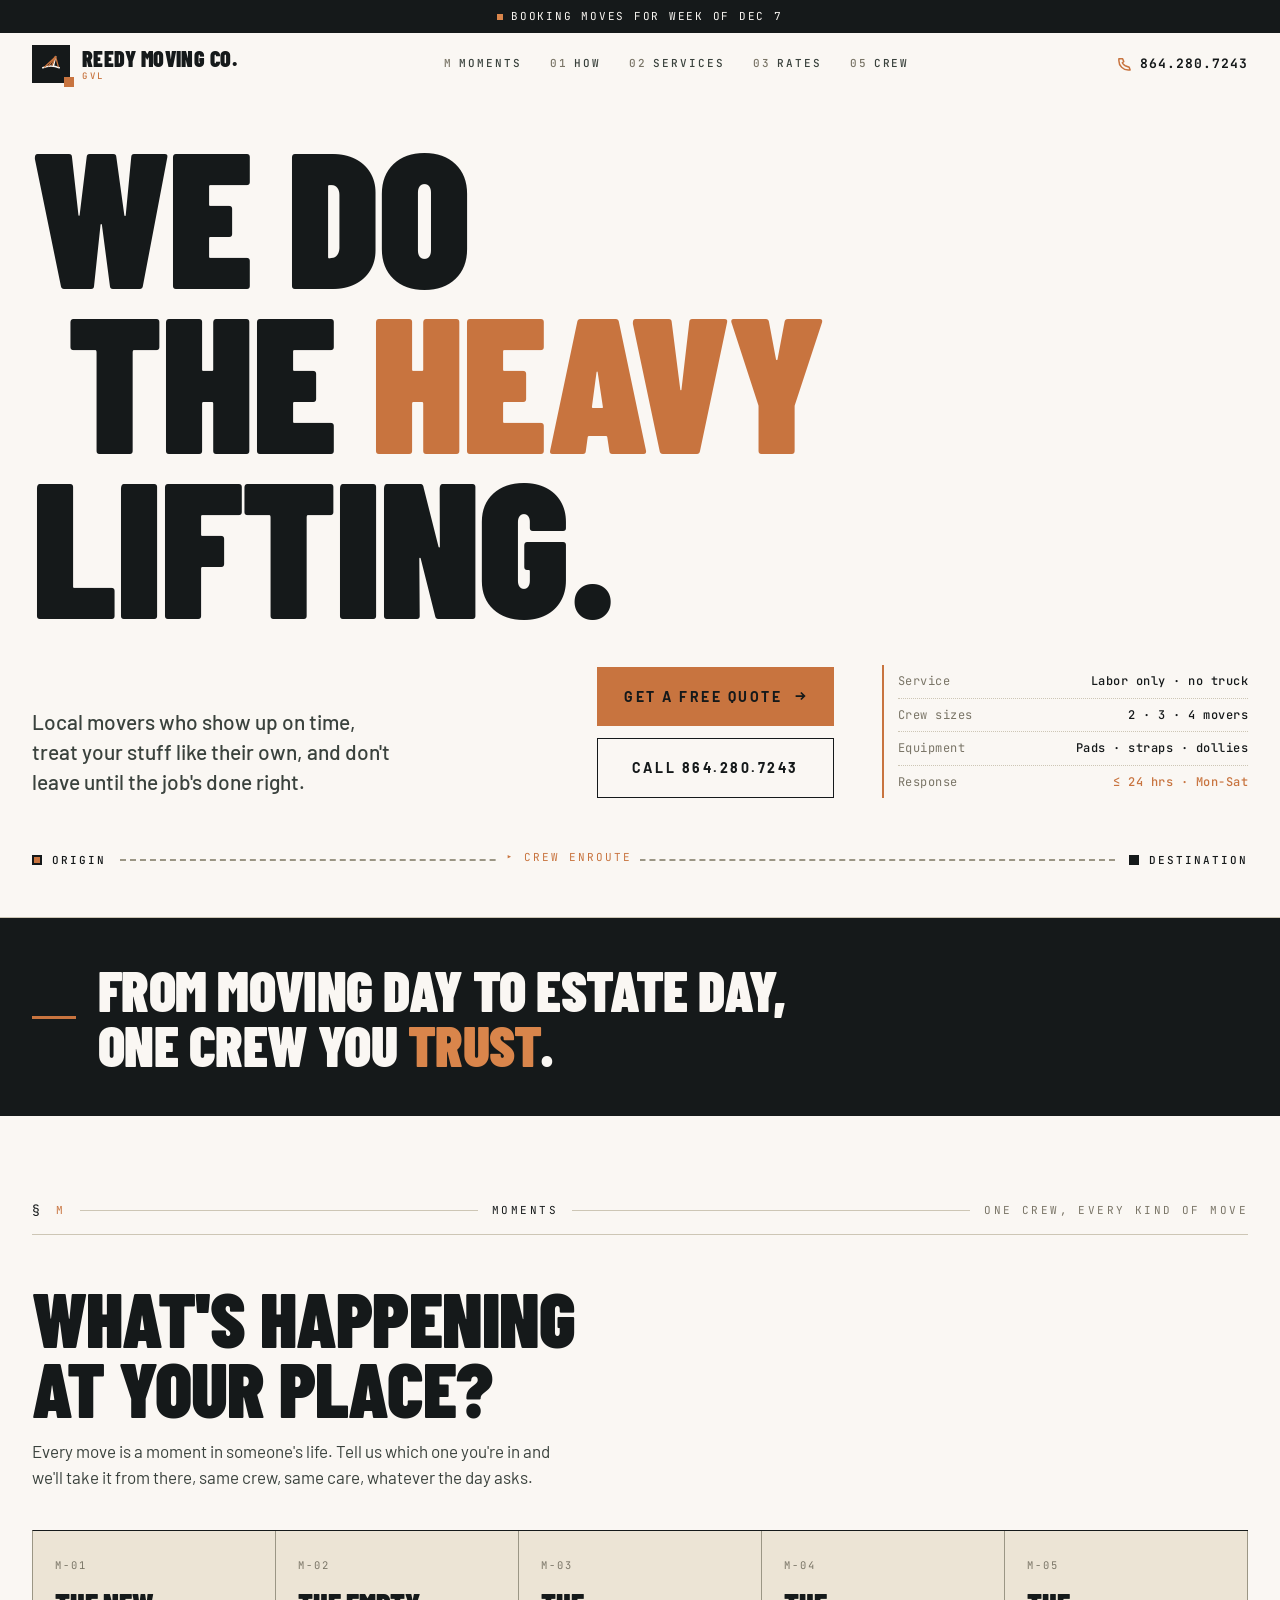
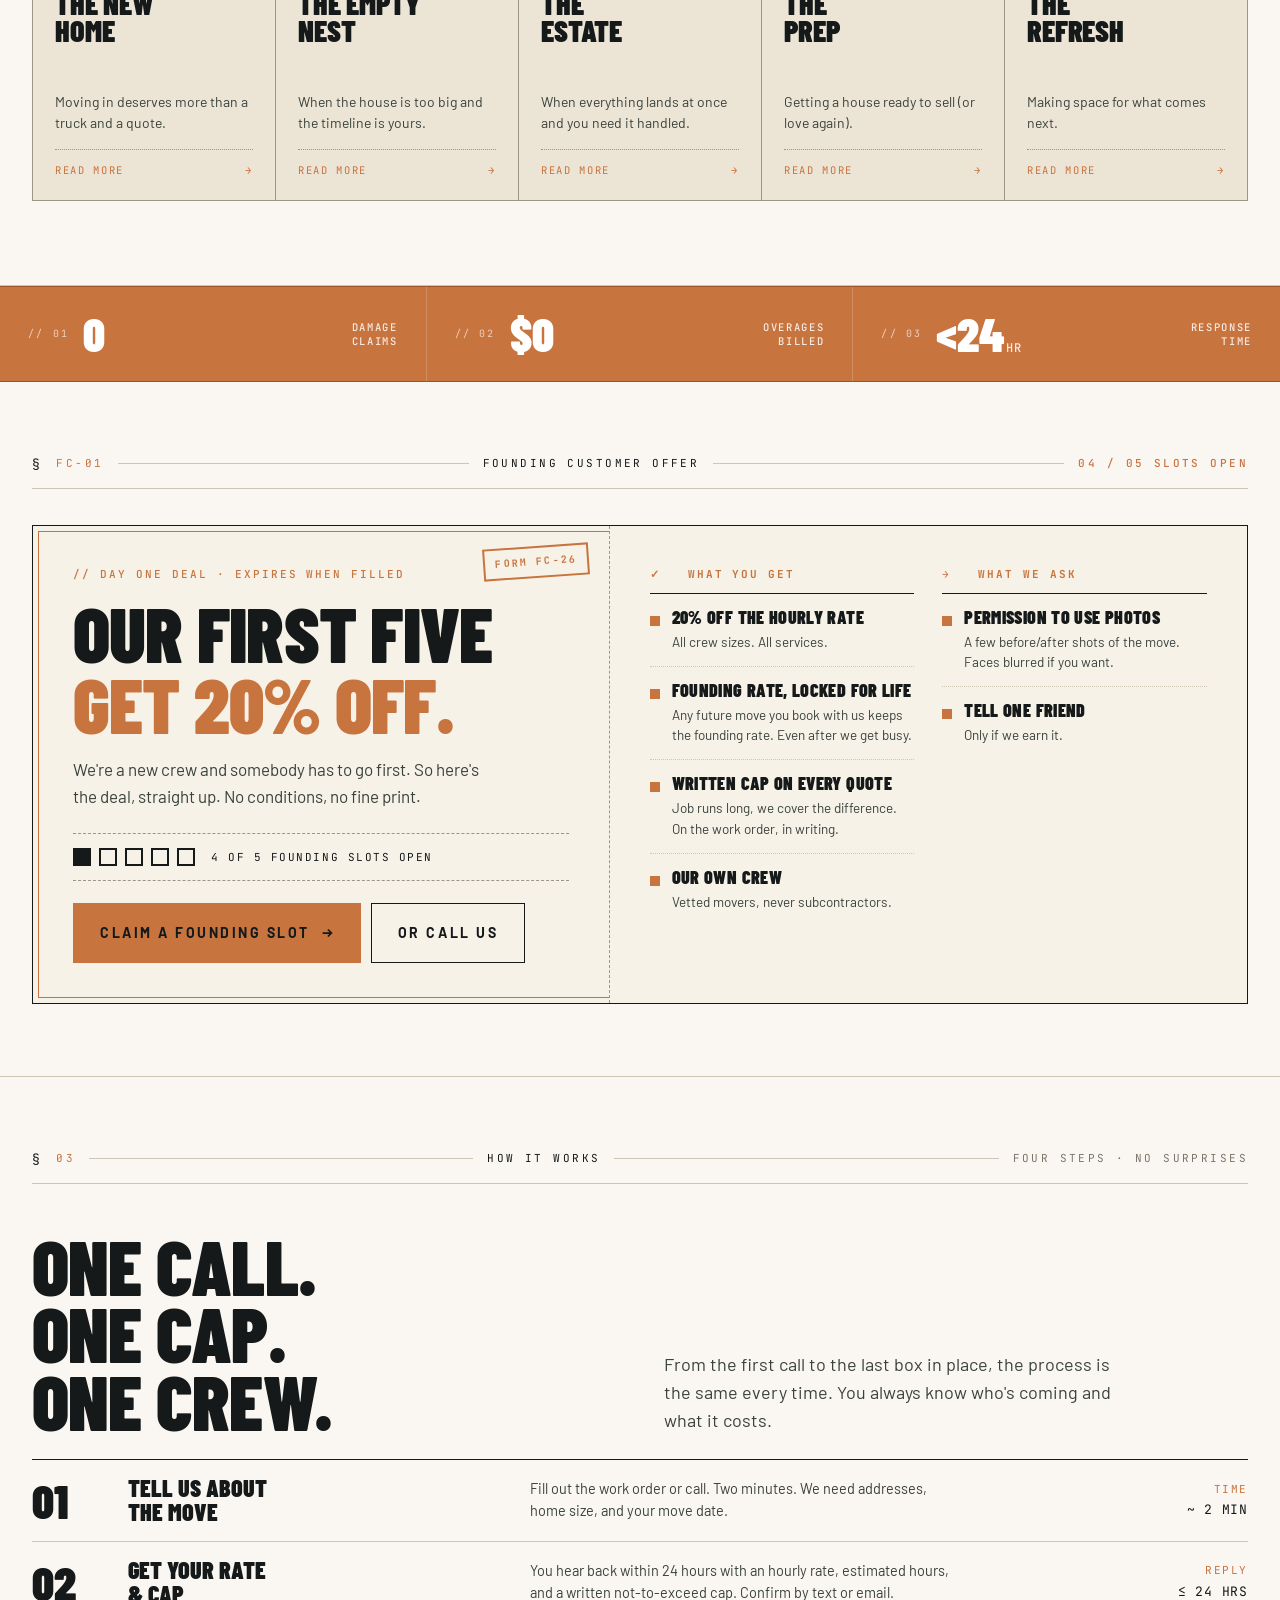
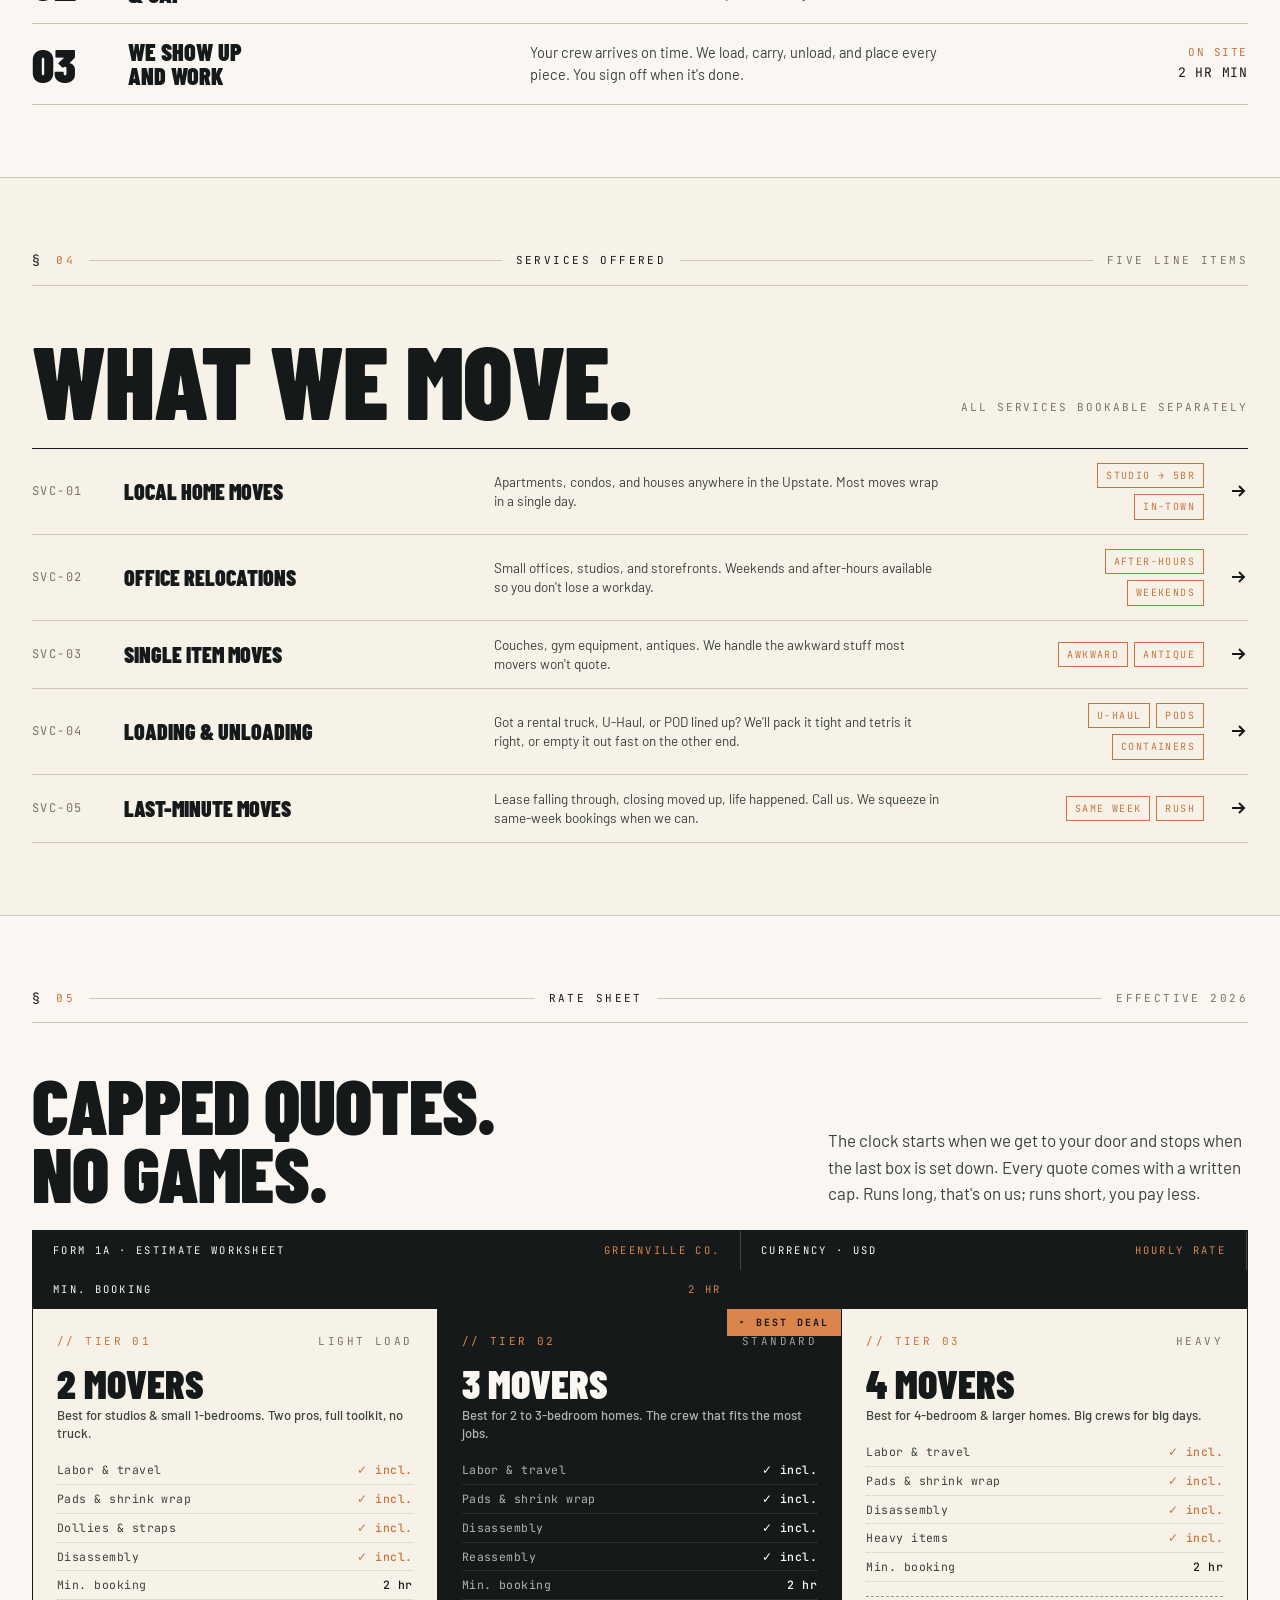
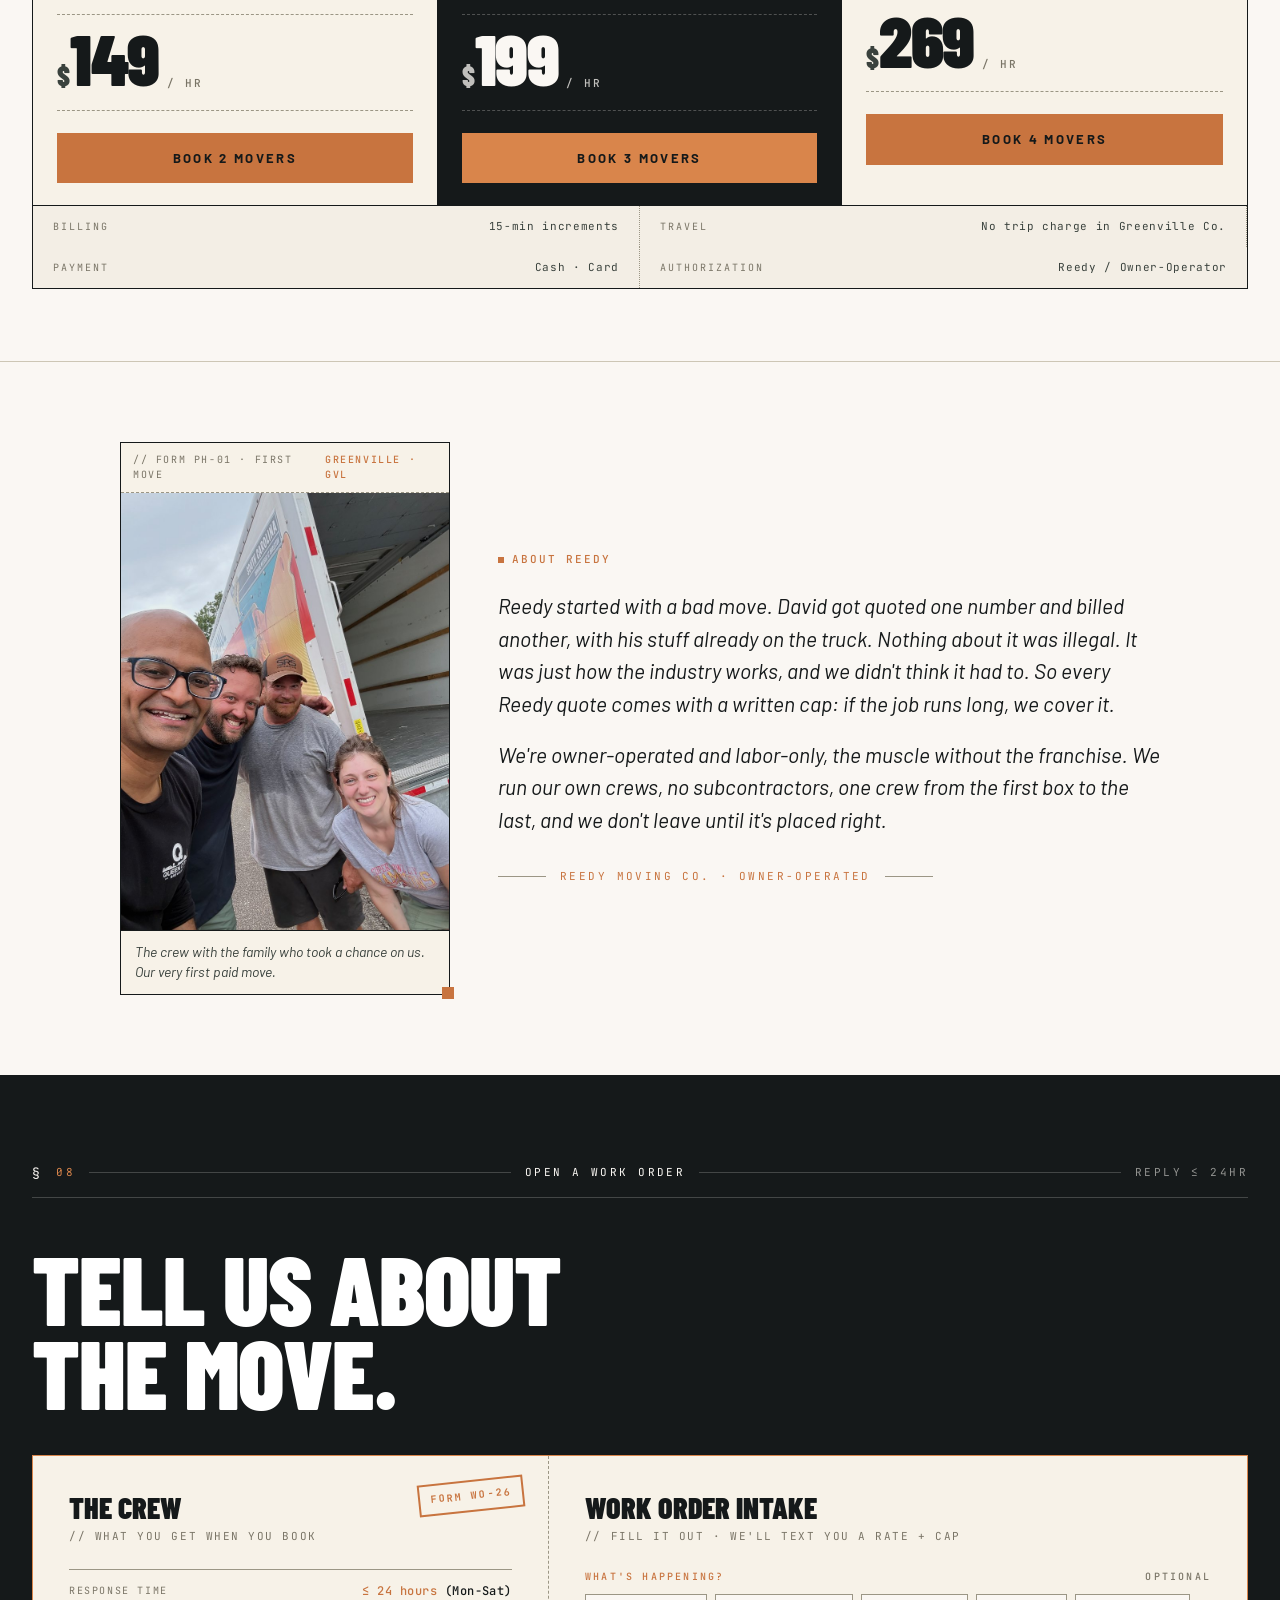
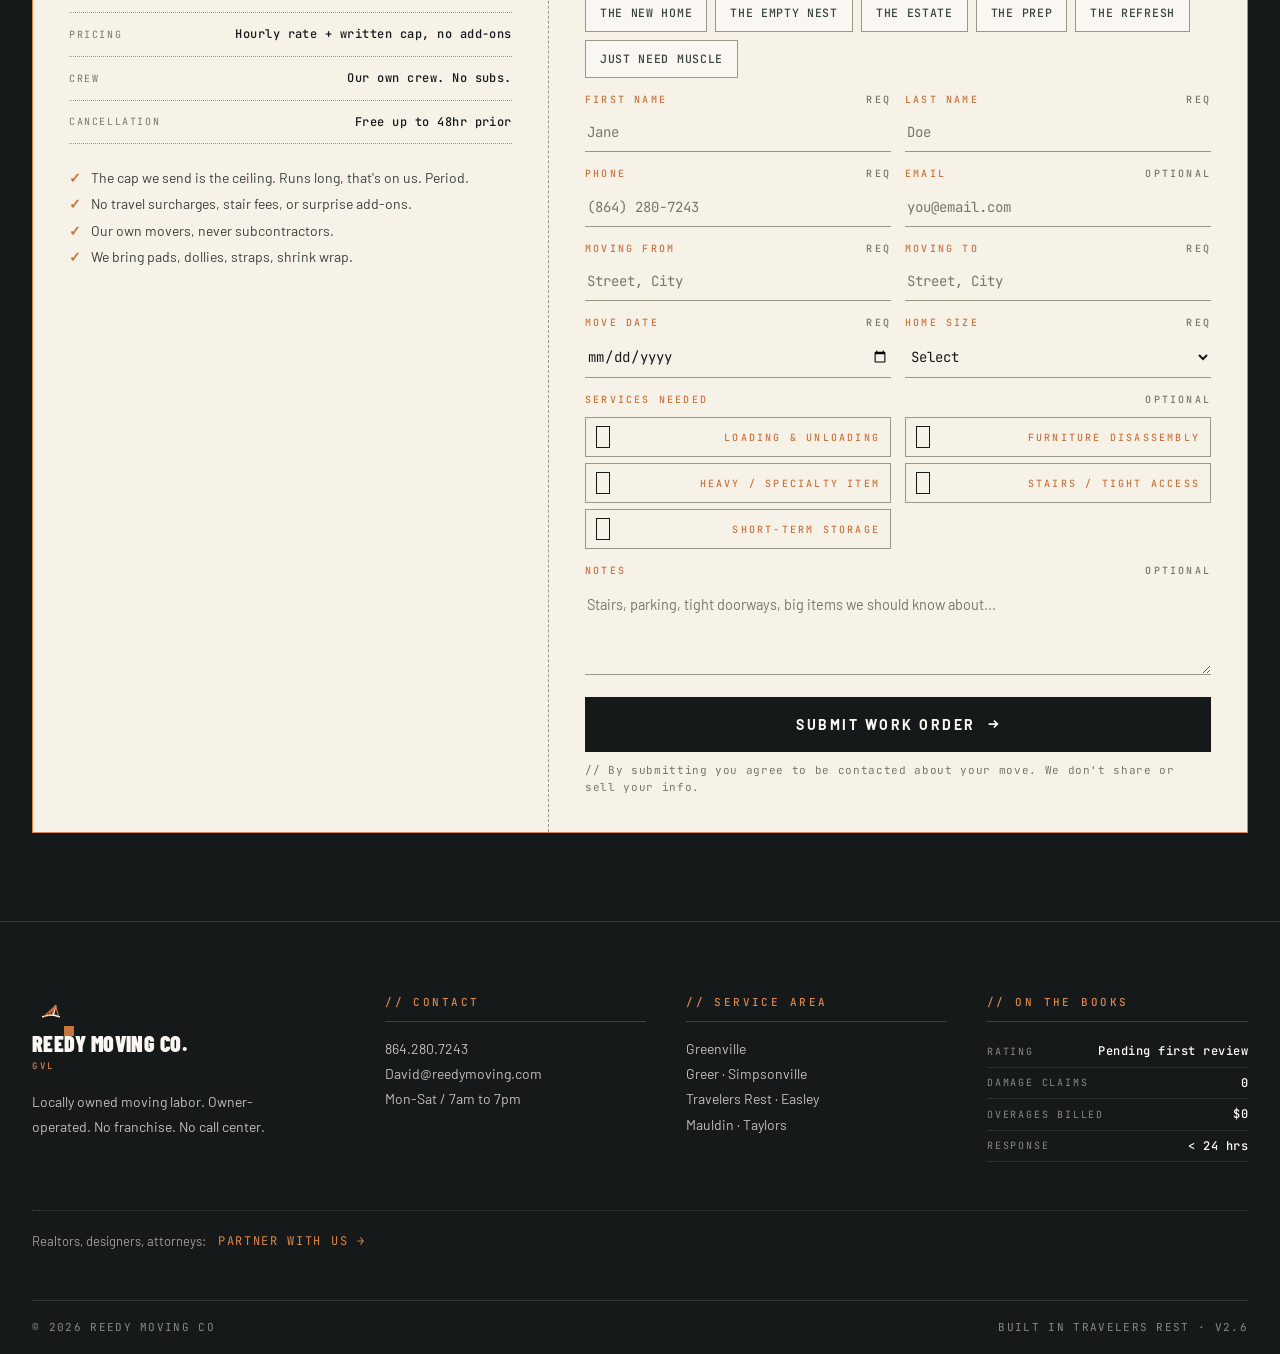
==== index.html @ 498acce5 "feat: moments architecture — multi-page site (homepage sections + 7 pages) Recreates the Claude Desi" ====
<!doctype html>
<html lang="en">
<head>
<meta charset="utf-8" />
<meta name="viewport" content="width=device-width, initial-scale=1" />
<title>Movers in Greenville, SC | Reedy Moving Co.</title>
<meta name="description" content="Local labor-only movers serving Greenville, Greer, Simpsonville &amp; Travelers Rest. Hourly rates with a written not-to-exceed cap, no truck needed: loading, unloading, packing. Free quote within 24 hours.">
<link rel="canonical" href="https://www.reedymoving.com/">
<meta name="robots" content="index, follow, max-image-preview:large, max-snippet:-1, max-video-preview:-1">

<!-- Open Graph (link previews + agent metadata) -->
<meta property="og:type" content="website">
<meta property="og:title" content="Movers in Greenville, SC | Reedy Moving Co.">
<meta property="og:description" content="Local labor-only movers in the Upstate. Hourly rates with a written cap, no surprises. Free quote in 24 hours.">
<meta property="og:url" content="https://www.reedymoving.com">
<meta property="og:image" content="https://www.reedymoving.com/og-image.png">

<!-- Twitter / X card -->
<meta name="twitter:card" content="summary_large_image">
<meta name="twitter:title" content="Movers in Greenville, SC | Reedy Moving Co.">
<meta name="twitter:description" content="Local labor-only movers in the Upstate. Hourly rates with a written cap, no surprises. Free quote in 24 hours.">
<meta name="twitter:image" content="https://www.reedymoving.com/og-image.png">

<script type="application/ld+json">
{
  "@context": "https://schema.org",
  "@type": "MovingCompany",
  "name": "Reedy Moving Co.",
  "url": "https://www.reedymoving.com",
  "image": "https://www.reedymoving.com/og-image.png",
  "telephone": "+1-864-280-7243",
  "email": "David@reedymoving.com",
  "priceRange": "$149–$269/hr",
  "foundingDate": "2026",
  "description": "Owner-operated, labor-only local movers serving the Greenville, SC Upstate. Loading, unloading, packing, and single-item moves at hourly rates with a written not-to-exceed cap.",
  "founder": [
    { "@type": "Person", "name": "Brayden" },
    { "@type": "Person", "name": "David" }
  ],
  "address": {
    "@type": "PostalAddress",
    "addressLocality": "Travelers Rest",
    "addressRegion": "SC",
    "addressCountry": "US"
  },
  "areaServed": [
    { "@type": "City", "name": "Greenville" },
    { "@type": "City", "name": "Greer" },
    { "@type": "City", "name": "Simpsonville" },
    { "@type": "City", "name": "Travelers Rest" },
    { "@type": "City", "name": "Easley" },
    { "@type": "City", "name": "Mauldin" },
    { "@type": "City", "name": "Taylors" }
  ],
  "openingHoursSpecification": {
    "@type": "OpeningHoursSpecification",
    "dayOfWeek": ["Monday","Tuesday","Wednesday","Thursday","Friday","Saturday"],
    "opens": "07:00",
    "closes": "19:00"
  },
  "hasOfferCatalog": {
    "@type": "OfferCatalog",
    "name": "Crew Tiers",
    "itemListElement": [
      {
        "@type": "Offer",
        "name": "2 Movers, Light Load",
        "description": "Best for studios & small 1-bedrooms. Labor only, no truck.",
        "priceCurrency": "USD",
        "price": "149",
        "priceSpecification": {
          "@type": "UnitPriceSpecification",
          "price": "149",
          "priceCurrency": "USD",
          "unitText": "per hour"
        }
      },
      {
        "@type": "Offer",
        "name": "3 Movers, Standard",
        "description": "Best for 2–3 bedroom homes. Most booked.",
        "priceCurrency": "USD",
        "price": "199",
        "priceSpecification": {
          "@type": "UnitPriceSpecification",
          "price": "199",
          "priceCurrency": "USD",
          "unitText": "per hour"
        }
      },
      {
        "@type": "Offer",
        "name": "4 Movers, Heavy",
        "description": "Best for 4-bedroom & larger homes, piano/heavy items.",
        "priceCurrency": "USD",
        "price": "269",
        "priceSpecification": {
          "@type": "UnitPriceSpecification",
          "price": "269",
          "priceCurrency": "USD",
          "unitText": "per hour"
        }
      }
    ]
  }
}
</script>
<link rel="icon" type="image/svg+xml" href="favicon.svg">
<link rel="icon" type="image/png" sizes="32x32" href="favicon-32.png">
<link rel="apple-touch-icon" href="apple-touch-icon.png">
<meta name="theme-color" content="#15191a">
<link rel="preconnect" href="https://fonts.googleapis.com">
<link rel="preconnect" href="https://fonts.gstatic.com" crossorigin>
<link href="https://fonts.googleapis.com/css2?family=Barlow+Condensed:wght@600;700;800;900&family=Barlow:ital,wght@0,400;0,500;0,600;0,700;1,400;1,500&family=JetBrains+Mono:wght@400;500;700&display=swap" rel="stylesheet">
<link rel="stylesheet" href="/moments.css">
<style>
  :root{
    --cream:#faf7f3;
    --cream-2:#f3eee5;
    --warm-gray:#e8e2d4;
    --paper:#f7f2e8;
    --ink:#15191600;
    --ink:#15191a;
    --ink-soft:#3a423d;
    --muted:#7a7567;
    --green:#c8743f;
    --green-hover:#d9854b;
    --green-deep:#9e542a;
    --line:#cdc6b5;
    --line-dark:#9b9685;
    --field:#ece4d5;
    --rust:#c8743f;
    --rust-hover:#d9854b;
    --rust-deep:#9e542a;
  }
  *{box-sizing:border-box;margin:0;padding:0}
  html,body{background:var(--cream);color:var(--ink);font-family:'Barlow',system-ui,sans-serif;font-weight:400;line-height:1.55;-webkit-font-smoothing:antialiased;text-rendering:optimizeLegibility}
  a{color:inherit;text-decoration:none}
  button{font-family:inherit;cursor:pointer;border:0;background:none;color:inherit}
  input,select,textarea{font-family:inherit;font-size:16px;color:inherit}
  svg{display:block}

  /* ---------- Type utilities ---------- */
  .mono{font-family:'JetBrains Mono',ui-monospace,monospace;font-feature-settings:"tnum" 1, "zero" 1}
  .display{font-family:'Barlow Condensed',sans-serif;font-weight:900;text-transform:uppercase;line-height:.88;letter-spacing:-.01em}
  .h-sec{font-family:'Barlow Condensed',sans-serif;font-weight:900;text-transform:uppercase;line-height:.92}
  .stamp{display:inline-flex;align-items:center;gap:8px;font-family:'JetBrains Mono',ui-monospace,monospace;font-weight:500;font-size:11px;letter-spacing:.18em;text-transform:uppercase;color:var(--green)}
  .stamp::before{content:"";width:6px;height:6px;background:var(--green);border-radius:0}

  /* ---------- Page chrome ---------- */
  .wrap{max-width:1320px;margin:0 auto;padding:0 32px;position:relative}

  /* Top tape strip / fixed nav */
  .topbar{position:fixed;top:0;left:0;right:0;z-index:60;background:var(--ink);color:var(--cream);font-family:'JetBrains Mono',monospace;font-size:11px;letter-spacing:.16em;text-transform:uppercase}
  .topbar-inner{max-width:1320px;margin:0 auto;padding:8px 32px;display:flex;justify-content:center;gap:24px;align-items:center}
  #bookingBanner{white-space:nowrap}
  .topbar .pulse{display:inline-flex;align-items:center;gap:8px}
  .pulse::before{content:"";width:6px;height:6px;background:var(--green-hover);animation:blink 1.8s infinite}
  @keyframes blink{0%,60%{opacity:1}80%,100%{opacity:.25}}

  .nav{position:fixed;top:31px;left:0;right:0;z-index:55;background:rgba(250,247,243,.94);backdrop-filter:saturate(140%) blur(8px);border-bottom:1px solid transparent;transition:border-color .2s}
  .nav.scrolled{border-bottom-color:var(--line)}
  .nav-inner{max-width:1320px;margin:0 auto;padding:14px 32px;display:flex;align-items:center;justify-content:space-between;gap:24px}
  .logo{display:flex;align-items:center;gap:12px}
  .logo-mark{width:38px;height:38px;background:var(--ink);display:grid;place-items:center;position:relative}
  .logo-mark svg{width:22px;height:22px}
  .logo-mark::after{content:"";position:absolute;inset:auto -4px -4px auto;width:10px;height:10px;background:var(--green)}
  .logo-word{font-family:'Barlow Condensed',sans-serif;font-weight:900;font-size:22px;text-transform:uppercase;letter-spacing:.02em;line-height:1}
  .logo-word small{display:block;font-family:'JetBrains Mono',monospace;font-weight:500;font-size:9px;letter-spacing:.28em;color:var(--green);margin-top:3px}

  .nav-links{display:flex;gap:28px;align-items:center}
  .nav-links a{font-family:'JetBrains Mono',monospace;font-weight:500;font-size:11px;letter-spacing:.18em;text-transform:uppercase;color:var(--ink-soft)}
  .nav-links a:hover{color:var(--green)}
  .nav-links a span{color:var(--muted);margin-right:6px}
  .nav-phone{display:inline-flex;align-items:center;gap:8px;font-family:'JetBrains Mono',monospace;font-weight:700;font-size:13px;letter-spacing:.08em;color:var(--ink);white-space:nowrap}
  .nav-phone svg{width:15px;height:15px;flex:0 0 auto;color:var(--green)}
  .nav-phone:hover{color:var(--green)}

  .btn{display:inline-flex;align-items:center;justify-content:center;gap:10px;padding:14px 22px;font-family:'Barlow',sans-serif;font-weight:700;font-size:13px;letter-spacing:.18em;text-transform:uppercase;border:1px solid transparent;transition:background .15s, color .15s, border-color .15s, transform .05s;position:relative}
  .btn:active{transform:translateY(1px)}
  .btn-primary{background:var(--green);color:var(--ink)}
  .btn-primary:hover{background:var(--green-hover)}
  .btn-ink{background:var(--ink);color:var(--cream)}
  .btn-ink:hover{background:var(--green);color:var(--ink)}
  .btn-ghost{background:transparent;color:var(--ink);border-color:var(--ink)}
  .btn-ghost:hover{background:var(--ink);color:var(--cream)}
  .btn-lg{padding:18px 26px;font-size:14px}
  .btn-block{width:100%}
  .btn .arrow{width:14px;height:14px}

  /* Section marker - § 01 / HERO */
  .sect-marker{display:flex;align-items:center;gap:14px;font-family:'JetBrains Mono',monospace;font-size:11px;letter-spacing:.22em;text-transform:uppercase;color:var(--green);padding-bottom:14px;border-bottom:1px solid var(--line);margin-bottom:48px}
  .sect-marker .glyph{font-size:13px;color:var(--ink)}
  .sect-marker .name{color:var(--ink)}
  .sect-marker .spacer{flex:1;height:1px;background:var(--line)}
  .sect-marker .right{color:var(--muted)}

  /* ---------- HERO ---------- */
  .hero{padding-top:130px;padding-bottom:48px;position:relative;overflow:hidden;border-bottom:1px solid var(--line)}
  .hero .wrap{position:relative;z-index:2}
  .hero-top{display:grid;grid-template-columns:1fr 1fr 1fr 1fr;gap:24px;font-family:'JetBrains Mono',monospace;font-size:11px;letter-spacing:.18em;text-transform:uppercase;border-bottom:1px solid var(--line);padding-bottom:14px;margin-bottom:36px}
  .hero-top .cell{display:flex;flex-direction:column;gap:4px}
  .hero-top .k{color:var(--muted)}
  .hero-top .v{color:var(--ink);font-weight:500}
  .hero-headline{position:relative}
  .hero-headline h1{font-size:clamp(76px,15vw,260px);line-height:.86}
  .hero-headline h1 .accent{color:var(--green)}
  .hero-headline h1 .row{display:block;white-space:nowrap}
  .hero-headline h1 .row.shift{margin-left:.18em}
  /* Layered "specs" overlay over the headline */
  .hero-bottom{display:grid;grid-template-columns:1.2fr .55fr .85fr;gap:48px;align-items:end;margin-top:40px}
  .hero-bottom .sub{font-size:21px;line-height:1.45;color:var(--ink-soft);max-width:30ch;font-weight:500}
  .hero-bottom .ctas{display:flex;flex-direction:column;gap:12px}
  .hero-bottom .spec{font-family:'JetBrains Mono',monospace;font-size:12px;line-height:1.7;color:var(--ink-soft);letter-spacing:.04em;border-left:2px solid var(--green);padding-left:14px}
  .hero-bottom .spec .line{display:flex;justify-content:space-between;gap:16px;border-bottom:1px dotted var(--line);padding:6px 0}
  .hero-bottom .spec .line:last-child{border-bottom:0}
  .hero-bottom .spec .k{color:var(--muted)}
  .hero-bottom .spec .v{color:var(--ink);font-weight:500}

  /* Route line graphic */
  .route{display:flex;align-items:center;gap:14px;padding:18px 0 0;margin-top:36px;font-family:'JetBrains Mono',monospace;font-size:11px;letter-spacing:.18em;text-transform:uppercase;color:var(--muted)}
  .route .node{display:flex;align-items:center;gap:10px;color:var(--ink);font-weight:500}
  .route .node::before{content:"";width:10px;height:10px;background:var(--green);border:2px solid var(--ink);box-sizing:border-box}
  .route .node.end::before{background:var(--ink)}
  .route .line{flex:1;height:0;border-top:2px dashed var(--line-dark);position:relative}
  .route .truck{position:absolute;top:-12px;left:38%;background:var(--cream);padding:0 8px;color:var(--green)}
  .route .ticks{flex:1;display:flex;justify-content:space-between;color:var(--muted)}
  .route .ticks span{position:relative}

  /* ---------- STATS (slim) ---------- */
  .stats{background:var(--green);color:#fff;border-top:1px solid var(--green-deep);border-bottom:1px solid var(--green-deep)}
  .stats-foot{font-family:'JetBrains Mono',monospace;font-size:11px;letter-spacing:.14em;color:rgba(255,255,255,.78);padding:10px 28px;border-top:1px dotted rgba(255,255,255,.25);display:flex;flex-wrap:wrap;justify-content:space-between;gap:6px 18px;align-items:center;line-height:1.55}
  .stats-foot:empty{display:none}
  .stats-foot .ast{color:#fff;flex:1 1 auto;min-width:0;white-space:normal}
  .stat .num.you{color:#fff}
  .stat .lab.small{font-size:10.5px;letter-spacing:.16em;max-width:18ch}
  .stat .lab.tight{line-height:1.35}
  .stat.you{background:rgba(0,0,0,.15)}
  .stat .num .sm{font-size:32px;letter-spacing:0;font-family:'JetBrains Mono',monospace;font-weight:700}
  .stat .num .arrow{font-family:'JetBrains Mono',monospace;font-size:22px;font-weight:700;color:rgba(255,255,255,.7);margin-left:8px}

  /* ---------- FOUNDING OFFER (Day One mode) ---------- */
  .founding-offer{display:none;padding:72px 0;background:var(--cream);border-bottom:1px solid var(--line);position:relative}
  body[data-trust="dayone"] .founding-offer{display:block}
  .fo-marker{margin-bottom:36px}
  .fo-marker .right{color:var(--green);font-weight:500}
  .fo-card{display:grid;grid-template-columns:.95fr 1.05fr;gap:0;background:var(--paper);border:1px solid var(--ink);position:relative}
  .fo-card::before{content:"";position:absolute;inset:5px;border:1px solid var(--green);pointer-events:none}
  .fo-left{padding:40px;border-right:1px dashed var(--line-dark);position:relative;z-index:1}
  .fo-stamp{position:absolute;top:20px;right:20px;border:2px solid var(--green);color:var(--green);font-family:'JetBrains Mono',monospace;font-weight:700;font-size:10px;letter-spacing:.22em;text-transform:uppercase;padding:6px 10px;transform:rotate(-4deg);background:var(--paper);z-index:2}
  .fo-eye{font-family:'JetBrains Mono',monospace;font-weight:500;font-size:11px;letter-spacing:.18em;text-transform:uppercase;color:var(--green);margin-bottom:14px}
  .fo-h{font-size:clamp(48px,6vw,84px);line-height:.92;margin-bottom:18px}
  .fo-h .accent{color:var(--green)}
  .fo-blurb{font-size:17px;line-height:1.55;color:var(--ink-soft);max-width:42ch;margin-bottom:24px}
  .fo-counter{display:flex;align-items:center;gap:8px;padding:14px 0;border-top:1px dashed var(--line-dark);border-bottom:1px dashed var(--line-dark);margin-bottom:22px;flex-wrap:wrap}
  .fo-dot{width:18px;height:18px;border:2px solid var(--ink);box-sizing:border-box;flex:0 0 auto}
  .fo-dot.open{background:var(--paper)}
  .fo-dot.filled{background:var(--ink)}
  .fo-counter-lab{font-family:'JetBrains Mono',monospace;font-size:11px;letter-spacing:.14em;text-transform:uppercase;color:var(--ink);margin-left:8px}
  .fo-cta{display:flex;flex-wrap:wrap;gap:10px}
  .fo-right{padding:40px;background:var(--paper);position:relative;z-index:1}
  .fo-cols{display:grid;grid-template-columns:1fr 1fr;gap:28px}
  .fo-col-h{font-family:'JetBrains Mono',monospace;font-weight:700;font-size:11px;letter-spacing:.18em;text-transform:uppercase;color:var(--green);padding-bottom:10px;border-bottom:1px solid var(--ink);margin-bottom:14px}
  .fo-list{list-style:none;display:flex;flex-direction:column;gap:14px}
  .fo-list li{display:flex;flex-direction:column;gap:4px;padding-bottom:14px;border-bottom:1px dotted var(--line);position:relative;padding-left:22px}
  .fo-list li:last-child{border-bottom:0;padding-bottom:0}
  .fo-list li::before{content:"";position:absolute;left:0;top:8px;width:10px;height:10px;background:var(--green)}
  .fo-list li b{font-family:'Barlow Condensed',sans-serif;font-weight:900;text-transform:uppercase;font-size:18px;letter-spacing:.02em;line-height:1.1;color:var(--ink)}
  .fo-list li span{font-size:13.5px;line-height:1.5;color:var(--ink-soft)}
  .fo-list li em{font-style:italic;color:var(--green);font-weight:600}
  @media (max-width: 1000px){
    .fo-card{grid-template-columns:1fr}
    .fo-left{border-right:0;border-bottom:1px dashed var(--line-dark)}
    .fo-cols{grid-template-columns:1fr;gap:18px}
  }
  .stats-inner{display:grid;grid-template-columns:repeat(3,1fr)}
  .stat{padding:24px 28px;border-right:1px solid rgba(255,255,255,.18);display:flex;align-items:baseline;gap:14px;position:relative}
  .stat:last-child{border-right:0}
  .stat .idx{font-family:'JetBrains Mono',monospace;font-size:10px;letter-spacing:.22em;color:rgba(255,255,255,.65);text-transform:uppercase;align-self:center;flex:0 0 auto}
  .stat .num{font-family:'Barlow Condensed',sans-serif;font-weight:900;font-size:48px;line-height:.95;text-transform:uppercase;display:flex;align-items:baseline;gap:2px}
  .stat .num sub{font-family:'JetBrains Mono',monospace;font-weight:500;font-size:12px;letter-spacing:.06em;color:rgba(255,255,255,.85);position:static;line-height:1}
  .stat .lab{font-family:'JetBrains Mono',monospace;font-weight:500;text-transform:uppercase;letter-spacing:.18em;font-size:11px;color:rgba(255,255,255,.85);align-self:center;margin-left:auto;text-align:right}

  /* ---------- HOW (Work Order) ---------- */
  .how{padding:72px 0;background:var(--cream)}
  .how-head{display:grid;grid-template-columns:1fr 1fr;gap:48px;align-items:end;margin-bottom:24px}
  .how-head h2{font-size:clamp(48px,6vw,88px)}
  .how-rows{border-top:1px solid var(--ink)}
  .how-row{display:grid;grid-template-columns:72px 1fr 1.6fr 90px;gap:24px;border-bottom:1px solid var(--line);padding:16px 0;align-items:center;transition:background .2s,color .2s,padding-left .2s}
  .how-row:hover{background:var(--ink);color:var(--cream);padding-left:24px}
  .how-row:hover .how-time{color:var(--green-hover)}
  .how-row:hover p{color:rgba(250,247,243,.78)}
  .how-row .step-n{font-family:'Barlow Condensed',sans-serif;font-weight:900;font-size:48px;line-height:.85}
  .how-row h3{font-family:'Barlow Condensed',sans-serif;font-weight:900;font-size:24px;text-transform:uppercase;line-height:1.02}
  .how-row p{font-size:14.5px;line-height:1.5;color:var(--ink-soft);max-width:54ch}
  .how-time{font-family:'JetBrains Mono',monospace;font-size:11px;letter-spacing:.14em;text-transform:uppercase;color:var(--green);align-self:center;text-align:right}
  .how-time .v{display:block;color:var(--ink);font-size:13px;letter-spacing:.04em;margin-top:2px}
  .how-time .v{color:var(--ink);font-size:13px;letter-spacing:.06em}
  .how-row:hover .how-time .v{color:#fff}

  /* ---------- SERVICES (line items) ---------- */
  .services{padding:72px 0;background:var(--paper);border-top:1px solid var(--line);border-bottom:1px solid var(--line);position:relative}
  .svc-head{display:flex;justify-content:space-between;align-items:end;margin-bottom:24px;gap:32px}
  .svc-head h2{font-size:clamp(64px,8vw,128px)}
  .svc-list{border-top:1px solid var(--ink)}
  .svc-item{display:grid;grid-template-columns:72px 1.1fr 1.6fr 180px 24px;gap:20px;align-items:center;padding:14px 0;border-bottom:1px solid var(--line);transition:padding-left .2s,background .2s;cursor:default}
  .svc-item:hover{background:var(--cream);padding-left:18px}
  .svc-item:hover .svc-arrow{transform:translateX(4px);color:var(--green)}
  .svc-code{font-family:'JetBrains Mono',monospace;font-size:12px;letter-spacing:.12em;color:var(--muted)}
  .svc-name{font-family:'Barlow Condensed',sans-serif;font-weight:900;font-size:22px;text-transform:uppercase;line-height:1.05}
  .svc-desc{font-size:13.5px;line-height:1.45;color:var(--ink-soft);max-width:56ch}
  .svc-tags{display:flex;flex-wrap:wrap;gap:6px;justify-content:flex-end}
  .svc-tag{font-family:'JetBrains Mono',monospace;font-size:10px;letter-spacing:.14em;text-transform:uppercase;color:var(--green);border:1px solid var(--green);padding:4px 8px}
  .svc-arrow{justify-self:end;color:var(--ink);transition:transform .2s,color .2s}

  /* ---------- PRICING (Estimate Worksheet) ---------- */
  .pricing{padding:72px 0;background:var(--cream)}
  .price-head{display:flex;justify-content:space-between;align-items:end;margin-bottom:24px;gap:32px}
  .price-head h2{font-size:clamp(48px,6vw,88px)}
  .estimate{background:var(--paper);border:1px solid var(--ink);position:relative}
  .estimate::before{content:"";position:absolute;inset:6px;border:1px solid var(--ink);pointer-events:none;opacity:0}
  .estimate-head{display:grid;grid-template-columns:1.4fr 1fr;gap:0;border-bottom:1px solid var(--ink);background:var(--ink);color:var(--cream)}
  .estimate-head .cell{padding:11px 20px;border-right:1px solid rgba(250,247,243,.2);font-family:'JetBrains Mono',monospace;font-size:10.5px;letter-spacing:.22em;text-transform:uppercase;display:flex;justify-content:space-between;align-items:center}
  .estimate-head .cell:last-child{border-right:0}
  .estimate-head .cell .right{color:var(--green-hover)}

  .tiers{display:grid;grid-template-columns:repeat(3,1fr)}
  .tier{padding:24px 24px 22px;border-right:1px solid var(--ink);position:relative;display:flex;flex-direction:column;gap:14px}
  .tier:last-child{border-right:0}
  .tier .tag{font-family:'JetBrains Mono',monospace;font-size:11px;letter-spacing:.22em;text-transform:uppercase;color:var(--muted);display:flex;justify-content:space-between}
  .tier .tag .id{color:var(--green)}
  .tier h3{font-family:'Barlow Condensed',sans-serif;font-weight:900;font-size:40px;text-transform:uppercase;line-height:.95}
  .tier h3 small{display:block;font-family:'Barlow',sans-serif;font-weight:500;font-size:13px;letter-spacing:0;text-transform:none;color:var(--ink-soft);margin-top:4px;line-height:1.4}
  .tier .rate{display:flex;align-items:baseline;gap:0;border-top:1px dashed var(--line-dark);border-bottom:1px dashed var(--line-dark);padding:12px 0}
  .tier .rate .currency{font-family:'Barlow Condensed',sans-serif;font-weight:900;font-size:28px;color:var(--ink-soft)}
  .tier .rate .amount{font-family:'Barlow Condensed',sans-serif;font-weight:900;font-size:72px;line-height:.85;letter-spacing:-.02em}
  .tier .rate .per{font-family:'JetBrains Mono',monospace;font-weight:500;letter-spacing:.18em;text-transform:uppercase;font-size:11px;color:var(--muted);margin-left:8px;align-self:flex-end;padding-bottom:6px}
  .tier ul{list-style:none;display:flex;flex-direction:column;gap:0}
  .tier ul li{font-family:'JetBrains Mono',monospace;font-size:11.5px;color:var(--ink-soft);display:flex;justify-content:space-between;gap:10px;padding:5px 0;border-bottom:1px dotted var(--line);letter-spacing:.04em}
  .tier ul li .v{color:var(--ink);font-weight:500}
  .tier ul li.incl .v{color:var(--green)}
  .tier ul li.incl .v::before{content:"✓ "}
  .tier ul li.excl .v{color:var(--muted)}
  .tier ul li.excl .v::before{content:"- "}
  .tier .btn{margin-top:8px}

  .tier.feature{background:var(--ink);color:var(--cream)}
  .tier.feature .tag{color:rgba(250,247,243,.6)}
  .tier.feature .tag .id{color:var(--green-hover)}
  .tier.feature h3 small,
  .tier.feature ul li{color:rgba(250,247,243,.7)}
  .tier.feature ul li{border-bottom-color:rgba(250,247,243,.18)}
  .tier.feature .rate{border-color:rgba(250,247,243,.25)}
  .tier.feature .rate .currency,
  .tier.feature .rate .per{color:rgba(250,247,243,.75)}
  .tier.feature ul li .v{color:#fff}
  .tier.feature .btn-primary{background:var(--green-hover);color:var(--ink)}
  .tier.feature .btn-primary:hover{background:#fff}
  .tier.feature .ribbon{position:absolute;top:0;right:0;background:var(--green-hover);color:var(--ink);font-family:'JetBrains Mono',monospace;font-weight:700;font-size:10px;letter-spacing:.22em;text-transform:uppercase;padding:6px 12px}

  .estimate-foot{display:grid;grid-template-columns:1fr 1fr;border-top:1px solid var(--ink);background:var(--cream-2)}
  .estimate-foot .cell{padding:12px 20px;border-right:1px dotted var(--line-dark);font-family:'JetBrains Mono',monospace;font-size:11px;letter-spacing:.06em;color:var(--ink-soft);display:flex;justify-content:space-between;align-items:center;gap:14px}
  .estimate-foot .cell:last-child{border-right:0}
  .estimate-foot .cell .k{color:var(--muted);letter-spacing:.2em;text-transform:uppercase;font-size:10px;flex:0 0 auto}

  /* ---------- REVIEWS (Receipts - horizontal rail) ---------- */
  .reviews{padding:88px 0;background:var(--paper);border-top:1px solid var(--line);border-bottom:1px solid var(--line);overflow:hidden}
  .rv-head{display:flex;justify-content:space-between;align-items:end;margin-bottom:36px;gap:32px}
  .rv-head h2{font-size:clamp(56px,7vw,108px)}
  .review-rail{display:flex;gap:20px;overflow-x:auto;scroll-snap-type:x mandatory;padding-bottom:14px;margin:0 -32px;padding-left:32px;padding-right:32px;scrollbar-width:thin;scrollbar-color:var(--line-dark) transparent}
  .review-rail::-webkit-scrollbar{height:4px}
  .review-rail::-webkit-scrollbar-thumb{background:var(--line-dark)}
  .review-rail .receipt{flex:0 0 min(420px, 80vw);scroll-snap-align:start}
  .receipt{background:var(--cream);border:1px solid var(--line-dark);padding:0;display:flex;flex-direction:column;position:relative}
  .receipt::after{content:"";position:absolute;left:0;right:0;bottom:-1px;height:8px;background:
    linear-gradient(135deg,transparent 25%,var(--cream) 25%,var(--cream) 50%,transparent 50%,transparent 75%,var(--cream) 75%) 0 0/16px 16px,
    var(--line-dark);
    /* serrated edge */}
  .receipt-top{padding:18px 22px;border-bottom:1px dashed var(--line-dark);display:flex;justify-content:space-between;font-family:'JetBrains Mono',monospace;font-size:11px;letter-spacing:.16em;text-transform:uppercase;color:var(--muted)}
  .receipt-top .id{color:var(--green)}
  .receipt-body{padding:22px;display:flex;flex-direction:column;gap:18px;flex:1}
  .receipt-body .stars{display:flex;gap:3px;color:var(--green)}
  .receipt-body .stars svg{width:16px;height:16px;fill:currentColor}
  .receipt-body p{font-size:15.5px;line-height:1.6;color:var(--ink-soft)}
  .receipt-body .who{margin-top:auto;display:flex;justify-content:space-between;align-items:flex-end;border-top:1px dashed var(--line-dark);padding-top:14px;gap:12px}
  .receipt-body .who .name{font-family:'Barlow Condensed',sans-serif;font-weight:900;font-size:20px;text-transform:uppercase}
  .receipt-body .who .meta{font-family:'JetBrains Mono',monospace;font-size:10px;letter-spacing:.14em;text-transform:uppercase;color:var(--muted);text-align:right;line-height:1.6}

  /* ---------- ABOUT ---------- */
  .about{padding:80px 0;background:var(--cream);border-top:1px solid var(--line);position:relative}
  .about-inner{max-width:1040px;margin:0 auto;display:grid;grid-template-columns:330px 1fr;gap:48px;align-items:center;text-align:left;position:relative}
  .about-inner .stamp{justify-content:flex-start;align-self:start;margin-bottom:4px}
  .about-letter{display:flex;flex-direction:column;gap:18px;min-width:0}
  .about p{font-family:'Barlow',serif;font-style:italic;font-size:21px;line-height:1.55;color:var(--ink)}
  .about .signoff{display:flex;align-items:center;justify-content:center;gap:14px;margin-top:14px;font-family:'JetBrains Mono',monospace;font-size:11px;letter-spacing:.22em;text-transform:uppercase;color:var(--green)}
  .about .signoff::before,.about .signoff::after{content:"";width:48px;height:1px;background:var(--line-dark)}
  .about-letter .signoff{justify-content:flex-start}
  /* First-move photo card */
  .firstmove{align-self:center;justify-self:center;width:100%;max-width:340px;background:var(--paper);border:1px solid var(--ink);text-align:left;margin:0;position:relative}
  .firstmove::after{content:"";position:absolute;right:-5px;bottom:-5px;width:12px;height:12px;background:var(--green)}
  .firstmove .fm-cap{display:flex;justify-content:space-between;gap:10px;font-family:'JetBrains Mono',monospace;font-size:10px;letter-spacing:.16em;text-transform:uppercase;color:var(--muted);padding:9px 12px;border-bottom:1px dashed var(--line-dark)}
  .firstmove .fm-cap b{color:var(--green);font-weight:500}
  .firstmove img{display:block;width:100%;height:auto}
  .firstmove figcaption{font-family:'Barlow',sans-serif;font-style:italic;font-size:14px;line-height:1.45;color:var(--ink-soft);padding:11px 14px;border-top:1px solid var(--ink)}

  /* ---------- QUOTE (Work Order) ---------- */
  .quote{padding:88px 0;background:var(--ink);color:var(--cream);position:relative}
  .quote .sect-marker{color:var(--green-hover);border-bottom-color:rgba(250,247,243,.2);margin-bottom:48px}
  .quote .sect-marker .glyph,.quote .sect-marker .name{color:var(--cream)}
  .quote .sect-marker .spacer{background:rgba(250,247,243,.2)}
  .quote .sect-marker .right{color:rgba(250,247,243,.55)}
  .quote h2{font-size:clamp(56px,7.5vw,116px);color:#fff;margin-top:8px}

  .work-order{margin-top:40px;background:var(--paper);color:var(--ink);border:1px solid var(--green-hover);position:relative;display:grid;grid-template-columns:.85fr 1.15fr}
  .work-order::before{content:"";position:absolute;inset:4px;border:1px solid var(--green);pointer-events:none}
  .wo-left{padding:36px;border-right:1px dashed var(--line-dark);position:relative;z-index:1;background:var(--paper)}
  .wo-stamp{position:absolute;top:24px;right:24px;border:2px solid var(--green);color:var(--green);font-family:'JetBrains Mono',monospace;font-weight:700;font-size:10px;letter-spacing:.22em;text-transform:uppercase;padding:6px 10px;transform:rotate(-6deg);background:var(--paper);z-index:2}
  .wo-left .wo-h{font-family:'Barlow Condensed',sans-serif;font-weight:900;font-size:30px;text-transform:uppercase;line-height:1;margin-bottom:6px}
  .wo-left .wo-sub{font-family:'JetBrains Mono',monospace;font-size:11px;color:var(--muted);letter-spacing:.14em;text-transform:uppercase;margin-bottom:24px}
  .wo-meta{display:flex;flex-direction:column;border-top:1px solid var(--line-dark)}
  .wo-meta .row{display:flex;justify-content:space-between;gap:14px;padding:12px 0;border-bottom:1px dotted var(--line-dark);font-family:'JetBrains Mono',monospace;font-size:12px;letter-spacing:.04em}
  .wo-meta .row .k{color:var(--muted);text-transform:uppercase;letter-spacing:.16em;font-size:10px;align-self:center}
  .wo-meta .row .v{color:var(--ink);font-weight:500;text-align:right}
  .wo-meta .row .v .good{color:var(--green)}
  .wo-bullets{margin-top:24px;display:flex;flex-direction:column;gap:6px}
  .wo-bullets .b{display:flex;gap:10px;align-items:flex-start;font-size:14px;color:var(--ink-soft);line-height:1.45}
  .wo-bullets .b::before{content:"✓";color:var(--green);font-family:'JetBrains Mono',monospace;font-weight:700;flex:0 0 auto}

  .wo-right{padding:36px;background:var(--paper);position:relative;z-index:1}
  .wo-right h3{font-family:'Barlow Condensed',sans-serif;font-weight:900;font-size:30px;text-transform:uppercase;line-height:1;margin-bottom:6px}
  .wo-right .wo-sub{font-family:'JetBrains Mono',monospace;font-size:11px;color:var(--muted);letter-spacing:.14em;text-transform:uppercase;margin-bottom:24px}
  .form-row{display:grid;grid-template-columns:1fr 1fr;gap:14px}
  .field{display:flex;flex-direction:column;gap:6px;margin-bottom:14px}
  .field label{font-family:'JetBrains Mono',monospace;font-weight:500;font-size:10px;letter-spacing:.22em;text-transform:uppercase;color:var(--green);display:flex;justify-content:space-between}
  .field label .req{color:var(--muted)}
  .field input, .field select, .field textarea{background:transparent;border:0;border-bottom:1px solid var(--line-dark);padding:10px 2px;outline:none;transition:border-color .15s, background .15s;font-family:'JetBrains Mono',monospace;font-size:14px}
  .field input::placeholder,.field textarea::placeholder{color:var(--muted)}
  .field input:focus, .field select:focus, .field textarea:focus{border-color:var(--green);background:var(--cream)}
  .field textarea{min-height:90px;resize:vertical;font-family:'Barlow',sans-serif;font-size:14.5px}
  .checks{display:grid;grid-template-columns:1fr 1fr;gap:6px 14px;margin-top:4px}
  .check{display:flex;align-items:center;gap:10px;padding:8px 10px;border:1px solid var(--line-dark);cursor:pointer;font-family:'JetBrains Mono',monospace;font-size:12px;letter-spacing:.04em;transition:border-color .15s, background .15s}
  .check input{appearance:none;-webkit-appearance:none;width:14px;height:14px;border:1px solid var(--ink);background:transparent;display:grid;place-items:center;flex:0 0 auto;cursor:pointer}
  .check input:checked{background:var(--green);border-color:var(--green)}
  .check input:checked::after{content:"";width:7px;height:3.5px;border-left:2px solid #fff;border-bottom:2px solid #fff;transform:rotate(-45deg) translate(1px,-1px)}
  .check:has(input:checked){border-color:var(--green);background:rgba(200,116,63,.06)}
  .form-foot{font-family:'JetBrains Mono',monospace;font-size:11px;color:var(--muted);margin-top:10px;letter-spacing:.06em}

  .success{display:none;text-align:center;padding:32px 16px}
  .success.show{display:flex;flex-direction:column;align-items:center;gap:18px}
  .success .check-ico{width:80px;height:80px;background:var(--green);display:grid;place-items:center;color:#fff;position:relative}
  .success .check-ico::after{content:"";position:absolute;inset:-8px;border:1px solid var(--green);pointer-events:none}
  .success .check-ico svg{width:36px;height:36px}
  .success h3{font-family:'Barlow Condensed',sans-serif;font-weight:900;text-transform:uppercase;font-size:42px;line-height:1}
  .success p{font-size:16px;color:var(--ink-soft);max-width:42ch;line-height:1.6}
  .success .reply-time{font-family:'JetBrains Mono',monospace;font-weight:500;font-size:11px;letter-spacing:.22em;text-transform:uppercase;color:var(--green);border-top:1px solid var(--line-dark);border-bottom:1px solid var(--line-dark);padding:14px 24px;margin-top:8px}

  /* ---------- FOOTER ---------- */
  footer{background:var(--ink);color:rgba(250,247,243,.7);border-top:1px solid rgba(250,247,243,.12)}
  .foot{display:grid;grid-template-columns:1.2fr 1fr 1fr 1fr;gap:40px;padding:72px 0 48px;align-items:start}
  .foot .col h5{font-family:'JetBrains Mono',monospace;font-weight:500;font-size:11px;letter-spacing:.22em;text-transform:uppercase;color:var(--green-hover);margin-bottom:14px;padding-bottom:10px;border-bottom:1px solid rgba(250,247,243,.18)}
  .foot .col p, .foot .col a{font-size:14px;line-height:1.8;color:rgba(250,247,243,.75);display:block}
  .foot .col a:hover{color:#fff}
  .foot .logo-word{color:var(--cream)}
  .foot-mono{font-family:'JetBrains Mono',monospace;font-size:12px;letter-spacing:.04em}
  .foot-mono div{display:flex;justify-content:space-between;border-bottom:1px dotted rgba(250,247,243,.2);padding:6px 0}
  .foot-mono div .k{color:rgba(250,247,243,.5);text-transform:uppercase;letter-spacing:.18em;font-size:10px;align-self:center}
  .foot-mono div .v{color:#fff;font-weight:500}

  .foot-bar{border-top:1px solid rgba(250,247,243,.12);padding:18px 0;display:flex;justify-content:space-between;font-family:'JetBrains Mono',monospace;font-size:11px;color:rgba(250,247,243,.5);letter-spacing:.12em;text-transform:uppercase}
  .foot-bar .pulse::before{background:var(--green-hover)}

  /* ---------- MOBILE STICKY ACTION BAR ---------- */
  .mobile-cta{position:fixed;left:0;right:0;bottom:0;z-index:70;display:none;background:var(--ink);border-top:1px solid var(--green);padding:9px 14px;gap:10px;box-shadow:0 -8px 24px rgba(21,25,26,.28)}
  .mobile-cta a{flex:1;display:inline-flex;align-items:center;justify-content:center;gap:8px;min-height:50px;font-family:'Barlow',sans-serif;font-weight:700;font-size:13px;letter-spacing:.16em;text-transform:uppercase;border:1px solid transparent}
  .mobile-cta .m-call{background:transparent;color:var(--cream);border-color:rgba(250,247,243,.4)}
  .mobile-cta .m-call:active{background:rgba(250,247,243,.1)}
  .mobile-cta .m-quote{background:var(--green);color:#fff}
  .mobile-cta .m-quote:active{background:var(--green-deep)}
  .mobile-cta svg{width:15px;height:15px;flex:0 0 auto}

  /* ---------- Responsive ---------- */
  @media (max-width: 1100px){
    .hero-top{grid-template-columns:1fr 1fr;gap:14px 24px}
    .hero-bottom{grid-template-columns:1fr;gap:32px}
    .how-row{grid-template-columns:80px 1fr;gap:18px}
    .how-row .step-n{font-size:72px}
    .how-row h3{font-size:30px}
    .how-row p, .how-time{grid-column:2}
    .svc-item{grid-template-columns:60px 1fr 18px;gap:16px}
    .svc-desc, .svc-tags{grid-column:1 / -1;padding-left:76px}
    .svc-tags{justify-content:flex-start}
    .stats-inner{grid-template-columns:1fr 1fr}
    .stat{border-right:0;border-bottom:1px solid rgba(255,255,255,.18)}
    .stat:nth-child(1){border-right:1px solid rgba(255,255,255,.18)}
    .stat:last-child{grid-column:1 / -1;border-bottom:0}
    .tiers{grid-template-columns:1fr}
    .tier{border-right:0;border-bottom:1px solid var(--ink)}
    .tier:last-child{border-bottom:0}
    .estimate-head,.estimate-foot{grid-template-columns:1fr 1fr}
    .estimate-foot .cell{border-right:1px dotted var(--line-dark);border-bottom:1px dotted var(--line-dark)}
    .review-grid{grid-template-columns:1fr}
    .work-order{grid-template-columns:1fr}
    .wo-left{border-right:0;border-bottom:1px dashed var(--line-dark)}
    .foot{grid-template-columns:1fr 1fr;gap:32px}
  }
  @media (max-width: 760px){
    .wrap{padding:0 20px}
    .nav-links{display:none}
    .nav-inner{padding:12px 20px}
    .topbar-inner span:nth-child(2){display:none}
    .topbar-inner{padding:7px 20px;gap:14px}
    .topbar{font-size:10px;letter-spacing:.1em}

    /* Tighter vertical rhythm */
    .hero{padding-top:150px;padding-bottom:36px}
    .how,.services,.pricing{padding:52px 0}
    .reviews{padding:52px 0}
    .about{padding:56px 0}
    .about-inner{grid-template-columns:1fr;gap:26px;text-align:center;max-width:560px}
    .about-letter{align-items:center;text-align:center}
    .about-inner .stamp{justify-content:center;align-self:center}
    .about .signoff{justify-content:center}
    .quote{padding:56px 0}
    section[class].founding-offer,.founding-offer{padding:52px 0}

    /* Hero scales with viewport, rows may wrap */
    .hero-headline h1{font-size:clamp(58px,16.5vw,104px);line-height:.9}
    .hero-headline h1 .row{white-space:normal}
    .hero-headline h1 .row.shift{margin-left:0}
    .hero-bottom{margin-top:28px;gap:26px}
    .hero-bottom .sub{font-size:18px;max-width:38ch}
    .route{flex-wrap:wrap;margin-top:24px}

    /* Stack all section heads so the big headline gets full width */
    .how-head,.svc-head,.price-head,.rv-head{display:flex;flex-direction:column;align-items:flex-start;gap:12px}
    .how-head{margin-bottom:18px}
    .svc-head h2{font-size:clamp(52px,13vw,80px)}
    .rv-head h2{font-size:clamp(48px,12vw,72px)}
    .price-head h2,.how-head h2{font-size:clamp(44px,11vw,68px)}
    .rv-head #rvSub,.svc-head .mono{align-self:flex-start!important;padding-bottom:0!important}

    /* Stats: single column, comfy rows */
    .stats-inner{grid-template-columns:1fr}
    .stat{border-right:0!important;padding:18px 20px}
    .stat .num{font-size:40px}

    /* Hero spec / mono blocks */
    .hero-top{grid-template-columns:1fr 1fr;gap:14px 20px;padding-bottom:18px}

    /* Forms full width + larger inputs */
    .form-row, .checks{grid-template-columns:1fr}
    .wo-left,.wo-right{padding:24px}
    .field input,.field select,.field textarea{font-size:16px;padding:12px 2px}

    /* Estimate worksheet */
    .estimate-head,.estimate-foot{grid-template-columns:1fr}
    .tier{padding:22px 22px}

    /* Founding offer padding */
    .fo-left,.fo-right{padding:26px}

    /* Footer */
    .foot{grid-template-columns:1fr;gap:26px;padding:48px 0 36px}
    .foot-bar{flex-direction:column;gap:8px;text-align:left}

    /* Review rail: match mobile gutter so it doesn't bleed */
    .review-rail{margin:0 -20px;padding-left:20px;padding-right:20px}
    .review-rail .receipt{flex:0 0 84vw}

    /* Leave room for the sticky action bar */
    body{padding-bottom:72px}
    .mobile-cta{display:flex}
  }

  @media (max-width: 420px){
    .hero-headline h1{font-size:clamp(50px,15vw,72px)}
    .hero-bottom .sub{font-size:16.5px}
    .hero-top{grid-template-columns:1fr;gap:12px}
    .how-row{grid-template-columns:56px 1fr;gap:14px}
    .how-row .step-n{font-size:56px}
    .how-row h3{font-size:24px}
    .svc-item{grid-template-columns:48px 1fr 16px;gap:12px}
    .svc-desc,.svc-tags{padding-left:60px}
    .tier .rate .amount{font-size:60px}
    .success h3{font-size:34px}
  }
  .foot-partner{grid-column:1 / -1;margin-top:8px;padding-top:20px;border-top:1px dotted rgba(250,247,243,.2);display:flex;align-items:center;gap:12px;flex-wrap:wrap}
  .foot-partner a{font-family:'JetBrains Mono',monospace;font-size:12px;letter-spacing:.14em;text-transform:uppercase;color:var(--rust-hover)}
  .foot-partner a:hover{color:#fff}
  .foot-partner .lead{font-size:13px;color:rgba(250,247,243,.6)}
</style>
</head>
<body>

<!-- ========== TOP TAPE ========== -->
<div class="topbar" data-screen-label="Topbar">
  <div class="topbar-inner">
    <span class="pulse" id="bookingBanner">Booking moves this week</span>
  </div>
</div>

<!-- ========== NAV ========== -->
<nav class="nav" id="nav" data-screen-label="Nav">
  <div class="nav-inner">
    <a href="#top" class="logo" aria-label="Reedy Moving Co home">
      <span class="logo-mark" aria-hidden="true">
        <svg viewBox="0 0 24 24" fill="none" stroke="#faf7f3" stroke-width="1.8" stroke-linecap="round" stroke-linejoin="round">
          <path d="M3 16 Q12 12.4 21 16" stroke-width="1.7"/>
          <path d="M14.6 14.3 L17 4" stroke-width="1.7"/>
          <path d="M17 4 L5 15.3" stroke="#c8743f" stroke-width="1.4"/>
          <path d="M17 4 L9.4 14.1" stroke="#c8743f" stroke-width="1.4"/>
          <path d="M17 4 L13 13.4" stroke="#c8743f" stroke-width="1.4"/>
          <path d="M17 4 L20 14.9" stroke="#c8743f" stroke-width="1.4"/>
        </svg>
      </span>
      <span class="logo-word">Reedy Moving Co.<small>GVL</small></span>
    </a>
    <div class="nav-links" aria-label="Primary">
      <a href="#moments"><span>M</span>Moments</a>
      <a href="#how"><span>01</span>How</a>
      <a href="#services"><span>02</span>Services</a>
      <a href="#pricing"><span>03</span>Rates</a>
      <!-- TEMP HIDDEN: Reviews - re-enable by removing style="display:none" here and on <section id="reviews"> -->
      <a href="#reviews" style="display:none"><span>04</span>Reviews</a>
      <a href="#about"><span>05</span>Crew</a>
    </div>
    <a href="tel:8642807243" class="nav-phone" aria-label="Call Reedy Moving Co">
      <svg viewBox="0 0 16 16" fill="none" stroke="currentColor" stroke-width="1.6" stroke-linecap="round" stroke-linejoin="round" aria-hidden="true"><path d="M3 3h3l1.2 3-1.6 1.2a8 8 0 0 0 3.2 3.2L13 12l1 3v0h-2A10 10 0 0 1 2 5V3z"/></svg>
      864.280.7243
    </a>
  </div>
</nav>

<a id="top"></a>

<!-- ========== HERO ========== -->
<header class="hero" data-screen-label="01 Hero">
  <div class="wrap">
    <div class="hero-headline">
      <h1 class="display" id="heroHeadline">
        <span class="row">We Do</span>
        <span class="row shift">The <span class="accent">Heavy</span></span>
        <span class="row">Lifting.</span>
      </h1>
    </div>

    <div class="hero-bottom">
      <p class="sub">Local movers who show up on time, treat your stuff like their own, and don't leave until the job's done right.</p>
      <div class="ctas">
        <a href="#quote" class="btn btn-primary btn-lg">Get a Free Quote
          <svg class="arrow" viewBox="0 0 16 16" fill="none" stroke="currentColor" stroke-width="2"><path d="M3 8 H13 M9 4 L13 8 L9 12"/></svg>
        </a>
        <a href="tel:8642807243" class="btn btn-ghost btn-lg">Call 864.280.7243</a>
      </div>
      <div class="spec">
        <div class="line"><span class="k">Service</span><span class="v">Labor only · no truck</span></div>
        <div class="line"><span class="k">Crew sizes</span><span class="v">2 · 3 · 4 movers</span></div>
        <div class="line"><span class="k">Equipment</span><span class="v">Pads · straps · dollies</span></div>
        <div class="line"><span class="k">Response</span><span class="v" style="color:var(--green)">≤ 24 hrs · Mon-Sat</span></div>
      </div>
    </div>

    <div class="route" aria-hidden="true">
      <span class="node">Origin</span>
      <span class="line"><span class="truck">▸ Crew enroute</span></span>
      <span class="node end">Destination</span>
    </div>
  </div>
</header>

<!-- ========== BRIDGE LINE ========== -->
<section class="bridge" data-screen-label="02c Bridge Line">
  <div class="wrap">
    <span class="bar" aria-hidden="true"></span>
    <p class="display">From moving day to estate day,<br>one crew you <span class="accent">trust</span>.</p>
  </div>
</section>

<!-- ========== MOMENT CARD GRID (signature) ========== -->
<section class="moments" id="moments" data-screen-label="02d Moments">
  <div class="wrap">
    <div class="sect-marker">
      <span class="glyph">§</span><span class="mono">M</span><span class="spacer"></span><span class="name">Moments</span><span class="spacer"></span><span class="right">One crew, every kind of move</span>
    </div>
    <div class="moments-head">
      <h2 class="display">What's Happening<br>At Your Place?</h2>
      <p>Every move is a moment in someone's life. Tell us which one you're in and we'll take it from there, same crew, same care, whatever the day asks.</p>
    </div>
    <div class="moment-grid">
      <a class="moment-card is-live" href="/moments/new-home" data-moment="new-home"><div class="mc-top"><span>M-01</span><svg class="mc-arrow" viewBox="0 0 16 16" fill="none" stroke="currentColor" stroke-width="2"><path d="M3 8 H13 M9 4 L13 8 L9 12"/></svg></div><div class="mc-name">The New<br>Home</div><p class="mc-line">Moving in deserves more than a truck and a quote.</p><div class="mc-foot"><span>Read more</span><span>&rarr;</span></div></a>
      <a class="moment-card is-live" href="/moments/empty-nest" data-moment="empty-nest"><div class="mc-top"><span>M-02</span><svg class="mc-arrow" viewBox="0 0 16 16" fill="none" stroke="currentColor" stroke-width="2"><path d="M3 8 H13 M9 4 L13 8 L9 12"/></svg></div><div class="mc-name">The Empty<br>Nest</div><p class="mc-line">When the house is too big and the timeline is yours.</p><div class="mc-foot"><span>Read more</span><span>&rarr;</span></div></a>
      <a class="moment-card is-live" href="/moments/estate" data-moment="estate"><div class="mc-top"><span>M-03</span><svg class="mc-arrow" viewBox="0 0 16 16" fill="none" stroke="currentColor" stroke-width="2"><path d="M3 8 H13 M9 4 L13 8 L9 12"/></svg></div><div class="mc-name">The<br>Estate</div><p class="mc-line">When everything lands at once and you need it handled.</p><div class="mc-foot"><span>Read more</span><span>&rarr;</span></div></a>
      <a class="moment-card is-live" href="/moments/prep" data-moment="prep"><div class="mc-top"><span>M-04</span><svg class="mc-arrow" viewBox="0 0 16 16" fill="none" stroke="currentColor" stroke-width="2"><path d="M3 8 H13 M9 4 L13 8 L9 12"/></svg></div><div class="mc-name">The<br>Prep</div><p class="mc-line">Getting a house ready to sell (or love again).</p><div class="mc-foot"><span>Read more</span><span>&rarr;</span></div></a>
      <a class="moment-card is-live" href="/moments/refresh" data-moment="refresh"><div class="mc-top"><span>M-05</span><svg class="mc-arrow" viewBox="0 0 16 16" fill="none" stroke="currentColor" stroke-width="2"><path d="M3 8 H13 M9 4 L13 8 L9 12"/></svg></div><div class="mc-name">The<br>Refresh</div><p class="mc-line">Making space for what comes next.</p><div class="mc-foot"><span>Read more</span><span>&rarr;</span></div></a>
    </div>
  </div>
</section>

<!-- ========== STATS ========== -->
<section class="stats" data-screen-label="02 Stats">
  <div class="stats-inner" id="statsInner">
    <!-- populated by tweak script -->
  </div>
  <div class="stats-foot" id="statsFoot"></div>
</section>

<!-- ========== FOUNDING CUSTOMER OFFER (Day One mode only) ========== -->
<section class="founding-offer" id="foundingOffer" data-screen-label="02b Founding Offer">
  <div class="wrap">
    <div class="sect-marker fo-marker">
      <span class="glyph">§</span>
      <span class="mono">FC-01</span>
      <span class="spacer"></span>
      <span class="name">Founding Customer Offer</span>
      <span class="spacer"></span>
      <span class="right" id="foSlotMarker">04 / 05 slots open</span>
    </div>
    <div class="fo-card">
      <div class="fo-left">
        <div class="fo-stamp">Form FC-26</div>
        <div class="fo-eye">// Day One Deal &middot; expires when filled</div>
        <h3 class="display fo-h">Our First Five<br><span class="accent">Get 20% Off.</span></h3>
        <p class="fo-blurb">We're a new crew and somebody has to go first. So here's the deal, straight up. No conditions, no fine print.</p>
        <div class="fo-counter" id="foCounter">
          <span class="fo-dot filled"></span>
          <span class="fo-dot open"></span>
          <span class="fo-dot open"></span>
          <span class="fo-dot open"></span>
          <span class="fo-dot open"></span>
          <span class="fo-counter-lab" id="foSlotLabel">4 of 5 founding slots open</span>
        </div>
        <div class="fo-cta">
          <a href="#quote" class="btn btn-primary btn-lg">Claim a Founding Slot
            <svg class="arrow" viewBox="0 0 16 16" fill="none" stroke="currentColor" stroke-width="2"><path d="M3 8 H13 M9 4 L13 8 L9 12"/></svg>
          </a>
          <a href="tel:8642807243" class="btn btn-ghost btn-lg">Or call us</a>
        </div>
      </div>
      <div class="fo-right">
        <div class="fo-cols">
          <div class="fo-col">
            <div class="fo-col-h">✓ &nbsp; What You Get</div>
            <ul class="fo-list">
              <li><b>20% off the hourly rate</b><span>All crew sizes. All services.</span></li>
              <li><b>Founding rate, locked for life</b><span>Any future move you book with us keeps the founding rate. Even after we get busy.</span></li>
              <li><b>Written cap on every quote</b><span>Job runs long, we cover the difference. On the work order, in writing.</span></li>
              <li><b>Our own crew</b><span>Vetted movers, never subcontractors.</span></li>
            </ul>
          </div>
          <div class="fo-col">
            <div class="fo-col-h">→ &nbsp; What We Ask</div>
            <ul class="fo-list">
              <li><b>Permission to use photos</b><span>A few before/after shots of the move. Faces blurred if you want.</span></li>
              <li><b>Tell one friend</b><span>Only if we earn it.</span></li>
            </ul>
          </div>
        </div>
      </div>
    </div>
  </div>
</section>

<!-- ========== HOW IT WORKS ========== -->
<section class="how" id="how" data-screen-label="03 How It Works">
  <div class="wrap">
    <div class="sect-marker">
      <span class="glyph">§</span>
      <span class="mono">03</span>
      <span class="spacer"></span>
      <span class="name">How It Works</span>
      <span class="spacer"></span>
      <span class="right">Four Steps · No Surprises</span>
    </div>
    <div class="how-head">
      <h2 class="display">One Call.<br>One Cap.<br>One Crew.</h2>
      <p class="sub" style="font-size:18px;line-height:1.55;color:var(--ink-soft);max-width:46ch">From the first call to the last box in place, the process is the same every time. You always know who's coming and what it costs.</p>
    </div>
    <div class="how-rows">
      <article class="how-row">
        <div class="step-n">01</div>
        <h3>Tell Us About<br>The Move</h3>
        <p>Fill out the work order or call. Two minutes. We need addresses, home size, and your move date.</p>
        <div class="how-time"><span>Time</span><span class="v">~ 2 min</span></div>
      </article>
      <article class="how-row">
        <div class="step-n">02</div>
        <h3>Get Your Rate<br>&amp; Cap</h3>
        <p>You hear back within 24 hours with an hourly rate, estimated hours, and a written not-to-exceed cap. Confirm by text or email.</p>
        <div class="how-time"><span>Reply</span><span class="v">≤ 24 hrs</span></div>
      </article>
      <article class="how-row">
        <div class="step-n">03</div>
        <h3>We Show Up<br>And Work</h3>
        <p>Your crew arrives on time. We load, carry, unload, and place every piece. You sign off when it's done.</p>
        <div class="how-time"><span>On site</span><span class="v">2 hr min</span></div>
      </article>
    </div>
  </div>
</section>

<!-- ========== SERVICES ========== -->
<section class="services" id="services" data-screen-label="04 Services">
  <div class="wrap">
    <div class="sect-marker">
      <span class="glyph">§</span>
      <span class="mono">04</span>
      <span class="spacer"></span>
      <span class="name">Services Offered</span>
      <span class="spacer"></span>
      <span class="right">Five line items</span>
    </div>
    <div class="svc-head">
      <h2 class="display">What We Move.</h2>
      <p class="mono" style="font-size:11px;letter-spacing:.18em;text-transform:uppercase;color:var(--muted);align-self:end;padding-bottom:8px">All services bookable separately</p>
    </div>
    <div class="svc-list">
      <article class="svc-item">
        <div class="svc-code">SVC-01</div>
        <div class="svc-name">Local Home Moves</div>
        <p class="svc-desc">Apartments, condos, and houses anywhere in the Upstate. Most moves wrap in a single day.</p>
        <div class="svc-tags"><span class="svc-tag">Studio → 5BR</span><span class="svc-tag">In-town</span></div>
        <div class="svc-arrow"><svg width="20" height="20" viewBox="0 0 20 20" fill="none" stroke="currentColor" stroke-width="2"><path d="M4 10 H16 M11 5 L16 10 L11 15"/></svg></div>
      </article>
      <article class="svc-item">
        <div class="svc-code">SVC-02</div>
        <div class="svc-name">Office Relocations</div>
        <p class="svc-desc">Small offices, studios, and storefronts. Weekends and after-hours available so you don't lose a workday.</p>
        <div class="svc-tags"><span class="svc-tag">After-hours</span><span class="svc-tag">Weekends</span></div>
        <div class="svc-arrow"><svg width="20" height="20" viewBox="0 0 20 20" fill="none" stroke="currentColor" stroke-width="2"><path d="M4 10 H16 M11 5 L16 10 L11 15"/></svg></div>
      </article>
      <article class="svc-item">
        <div class="svc-code">SVC-03</div>
        <div class="svc-name">Single Item Moves</div>
        <p class="svc-desc">Couches, gym equipment, antiques. We handle the awkward stuff most movers won't quote.</p>
        <div class="svc-tags"><span class="svc-tag">Awkward</span><span class="svc-tag">Antique</span></div>
        <div class="svc-arrow"><svg width="20" height="20" viewBox="0 0 20 20" fill="none" stroke="currentColor" stroke-width="2"><path d="M4 10 H16 M11 5 L16 10 L11 15"/></svg></div>
      </article>
      <article class="svc-item">
        <div class="svc-code">SVC-04</div>
        <div class="svc-name">Loading &amp; Unloading</div>
        <p class="svc-desc">Got a rental truck, U-Haul, or POD lined up? We'll pack it tight and tetris it right, or empty it out fast on the other end.</p>
        <div class="svc-tags"><span class="svc-tag">U-Haul</span><span class="svc-tag">PODS</span><span class="svc-tag">Containers</span></div>
        <div class="svc-arrow"><svg width="20" height="20" viewBox="0 0 20 20" fill="none" stroke="currentColor" stroke-width="2"><path d="M4 10 H16 M11 5 L16 10 L11 15"/></svg></div>
      </article>
      <article class="svc-item">
        <div class="svc-code">SVC-05</div>
        <div class="svc-name">Last-Minute Moves</div>
        <p class="svc-desc">Lease falling through, closing moved up, life happened. Call us. We squeeze in same-week bookings when we can.</p>
        <div class="svc-tags"><span class="svc-tag">Same week</span><span class="svc-tag">Rush</span></div>
        <div class="svc-arrow"><svg width="20" height="20" viewBox="0 0 20 20" fill="none" stroke="currentColor" stroke-width="2"><path d="M4 10 H16 M11 5 L16 10 L11 15"/></svg></div>
      </article>
    </div>
  </div>
</section>

<!-- ========== PRICING ========== -->
<section class="pricing" id="pricing" data-screen-label="05 Pricing">
  <div class="wrap">
    <div class="sect-marker">
      <span class="glyph">§</span>
      <span class="mono">05</span>
      <span class="spacer"></span>
      <span class="name">Rate Sheet</span>
      <span class="spacer"></span>
      <span class="right">Effective 2026</span>
    </div>
    <div class="price-head">
      <h2 class="display">Capped Quotes.<br>No Games.</h2>
      <p class="sub" style="font-size:17px;color:var(--ink-soft);max-width:42ch;align-self:end">The clock starts when we get to your door and stops when the last box is set down. Every quote comes with a written cap. Runs long, that's on us; runs short, you pay less.</p>
    </div>

    <div class="estimate">
      <div class="estimate-head">
        <div class="cell"><span>Form 1A · Estimate Worksheet</span><span class="right">Greenville Co.</span></div>
        <div class="cell"><span>Currency · USD</span><span class="right">Hourly Rate</span></div>
        <div class="cell"><span>Min. Booking</span><span class="right">2 hr</span></div>
      </div>
      <div class="tiers">
        <article class="tier">
          <div class="tag"><span class="id">// TIER 01</span><span>Light Load</span></div>
          <h3>2 Movers<small>Best for studios &amp; small 1-bedrooms. Two pros, full toolkit, no truck.</small></h3>
          <ul>
            <li class="incl"><span class="k">Labor &amp; travel</span><span class="v">incl.</span></li>
            <li class="incl"><span class="k">Pads &amp; shrink wrap</span><span class="v">incl.</span></li>
            <li class="incl"><span class="k">Dollies &amp; straps</span><span class="v">incl.</span></li>
            <li class="incl"><span class="k">Disassembly</span><span class="v">incl.</span></li>
            <li><span class="k">Min. booking</span><span class="v">2 hr</span></li>
          </ul>
          <div class="rate"><span class="currency">$</span><span class="amount">149</span><span class="per">/ hr</span></div>
          <a href="#quote" class="btn btn-primary btn-block">Book 2 Movers</a>
        </article>
        <article class="tier feature">
          <div class="ribbon">▸ Best Deal</div>
          <div class="tag"><span class="id">// TIER 02</span><span>Standard</span></div>
          <h3>3 Movers<small>Best for 2 to 3-bedroom homes. The crew that fits the most jobs.</small></h3>
          <ul>
            <li class="incl"><span class="k">Labor &amp; travel</span><span class="v">incl.</span></li>
            <li class="incl"><span class="k">Pads &amp; shrink wrap</span><span class="v">incl.</span></li>
            <li class="incl"><span class="k">Disassembly</span><span class="v">incl.</span></li>
            <li class="incl"><span class="k">Reassembly</span><span class="v">incl.</span></li>
            <li><span class="k">Min. booking</span><span class="v">2 hr</span></li>
          </ul>
          <div class="rate"><span class="currency">$</span><span class="amount">199</span><span class="per">/ hr</span></div>
          <a href="#quote" class="btn btn-primary btn-block">Book 3 Movers</a>
        </article>
        <article class="tier">
          <div class="tag"><span class="id">// TIER 03</span><span>Heavy</span></div>
          <h3>4 Movers<small>Best for 4-bedroom &amp; larger homes. Big crews for big days.</small></h3>
          <ul>
            <li class="incl"><span class="k">Labor &amp; travel</span><span class="v">incl.</span></li>
            <li class="incl"><span class="k">Pads &amp; shrink wrap</span><span class="v">incl.</span></li>
            <li class="incl"><span class="k">Disassembly</span><span class="v">incl.</span></li>
            <li class="incl"><span class="k">Heavy items</span><span class="v">incl.</span></li>
            <li><span class="k">Min. booking</span><span class="v">2 hr</span></li>
          </ul>
          <div class="rate"><span class="currency">$</span><span class="amount">269</span><span class="per">/ hr</span></div>
          <a href="#quote" class="btn btn-primary btn-block">Book 4 Movers</a>
        </article>
      </div>
      <div class="estimate-foot">
        <div class="cell"><span class="k">Billing</span><span>15-min increments</span></div>
        <div class="cell"><span class="k">Travel</span><span>No trip charge in Greenville Co.</span></div>
        <div class="cell"><span class="k">Payment</span><span>Cash · Card</span></div>
        <div class="cell"><span class="k">Authorization</span><span>Reedy / Owner-Operator</span></div>
      </div>
    </div>
  </div>
</section>

<!-- ========== REVIEWS ========== -->
<!-- TEMP HIDDEN: remove style="display:none" to restore Job Receipts (code intact) -->
<section class="reviews" id="reviews" data-screen-label="06 Reviews" style="display:none">
  <div class="wrap">
    <div class="sect-marker">
      <span class="glyph">§</span>
      <span class="mono">06</span>
      <span class="spacer"></span>
      <span class="name">Job Receipts</span>
      <span class="spacer"></span>
      <span class="right" id="rvMarkerRight">Earned, not bought</span>
    </div>
    <div class="rv-head">
      <h2 class="display" id="rvHeadline">What Neighbors<br>Say.</h2>
      <p class="mono" id="rvSub" style="font-size:11px;letter-spacing:.18em;text-transform:uppercase;color:var(--muted);align-self:end;padding-bottom:8px">Last 90 days · verified bookings</p>
    </div>
    <div class="review-rail" id="reviewRail">
      <!-- populated by tweak script -->
    </div>
  </div>
</section>

<!-- ========== ABOUT ========== -->
<section class="about" id="about" data-screen-label="07 About">
  <div class="wrap">
    <div class="about-inner">
      <figure class="firstmove">
        <div class="fm-cap"><span>// FORM PH-01 · FIRST MOVE</span><b>Greenville · GVL</b></div>
        <img src="assets/first-move.jpg" alt="The Reedy Moving Co crew with their first customers in front of the moving truck" onerror="var f=this.closest('.firstmove');var g=document.querySelector('.about-inner');if(g)g.style.gridTemplateColumns='1fr';if(f)f.style.display='none'">
        <figcaption>The crew with the family who took a chance on us. Our very first paid move.</figcaption>
      </figure>
      <div class="about-letter">
        <span class="stamp">About Reedy</span>
        <p>Reedy started with a bad move. David got quoted one number and billed another, with his stuff already on the truck. Nothing about it was illegal. It was just how the industry works, and we didn't think it had to. So every Reedy quote comes with a written cap: if the job runs long, we cover it.</p>
        <p>We're owner-operated and labor-only, the muscle without the franchise. We run our own crews, no subcontractors, one crew from the first box to the last, and we don't leave until it's placed right.</p>
        <span class="signoff">Reedy Moving Co. · Owner-Operated</span>
      </div>
    </div>
  </div>
</section>

<!-- ========== QUOTE / WORK ORDER ========== -->
<section class="quote" id="quote" data-screen-label="08 Quote">
  <div class="wrap">
    <div class="sect-marker">
      <span class="glyph">§</span>
      <span class="mono">08</span>
      <span class="spacer"></span>
      <span class="name">Open a Work Order</span>
      <span class="spacer"></span>
      <span class="right">Reply ≤ 24hr</span>
    </div>
    <h2 class="display">Tell Us About<br>The Move.</h2>

    <div class="work-order">
      <aside class="wo-left">
        <div class="wo-stamp">Form WO-26</div>
        <div class="wo-h">The Crew</div>
        <div class="wo-sub">// What you get when you book</div>
        <div class="wo-meta">
          <div class="row"><span class="k">Response time</span><span class="v"><span class="good">≤ 24 hours</span> (Mon-Sat)</span></div>
          <!-- TEMP HIDDEN: Licensed & Insured - remove style="display:none" to restore -->
          <div class="row" style="display:none"><span class="k">Insurance</span><span class="v">SC Licensed &amp; Insured</span></div>
          <div class="row"><span class="k">Pricing</span><span class="v">Hourly rate + written cap, no add-ons</span></div>
          <div class="row"><span class="k">Crew</span><span class="v">Our own crew. No subs.</span></div>
          <div class="row"><span class="k">Cancellation</span><span class="v">Free up to 48hr prior</span></div>
        </div>
        <div class="wo-bullets">
          <div class="b">The cap we send is the ceiling. Runs long, that's on us. Period.</div>
          <div class="b">No travel surcharges, stair fees, or surprise add-ons.</div>
          <div class="b">Our own movers, never subcontractors.</div>
          <div class="b">We bring pads, dollies, straps, shrink wrap.</div>
        </div>
      </aside>

      <div class="wo-right">
        <form id="quoteForm" novalidate>
          <h3>Work Order Intake</h3>
          <input type="text" name="_gotcha" tabindex="-1" autocomplete="off" aria-hidden="true" style="position:absolute;left:-9999px;width:1px;height:1px;opacity:0">
          <div class="wo-sub">// Fill it out · we'll text you a rate + cap</div>

          <div class="field wo-moment">
            <label>What's Happening? <span class="req">optional</span></label>
            <div class="moment-opts" id="momentOpts">
              <label class="m-opt"><input type="radio" name="moment" value="new-home"><span>The New Home</span></label>
              <label class="m-opt"><input type="radio" name="moment" value="empty-nest"><span>The Empty Nest</span></label>
              <label class="m-opt"><input type="radio" name="moment" value="estate"><span>The Estate</span></label>
              <label class="m-opt"><input type="radio" name="moment" value="prep"><span>The Prep</span></label>
              <label class="m-opt"><input type="radio" name="moment" value="refresh"><span>The Refresh</span></label>
              <label class="m-opt"><input type="radio" name="moment" value="muscle"><span>Just need muscle</span></label>
            </div>
          </div>

          <div class="form-row">
            <div class="field"><label>First Name <span class="req">req</span></label><input id="fn" type="text" placeholder="Jane" required></div>
            <div class="field"><label>Last Name <span class="req">req</span></label><input id="ln" type="text" placeholder="Doe" required></div>
          </div>
          <div class="form-row">
            <div class="field"><label>Phone <span class="req">req</span></label><input id="ph" type="tel" placeholder="(864) 280-7243" required></div>
            <div class="field"><label>Email <span class="req">optional</span></label><input id="em" type="email" placeholder="you@email.com"></div>
          </div>
          <div class="form-row">
            <div class="field"><label>Moving From <span class="req">req</span></label><input id="from" type="text" placeholder="Street, City" required></div>
            <div class="field"><label>Moving To <span class="req">req</span></label><input id="to" type="text" placeholder="Street, City" required></div>
          </div>
          <div class="form-row">
            <div class="field"><label>Move Date <span class="req">req</span></label><input id="date" type="date" required></div>
            <div class="field"><label>Home Size <span class="req">req</span></label>
              <select id="size" required>
                <option value="">Select</option>
                <option>Studio</option>
                <option>1 Bedroom</option>
                <option>2 Bedroom</option>
                <option>3 Bedroom</option>
                <option>4 Bedroom</option>
                <option>5+ Bedroom</option>
                <option>Office / Commercial</option>
                <option>Single item</option>
              </select>
            </div>
          </div>

          <div class="field">
            <label>Services Needed <span class="req">optional</span></label>
            <div class="checks">
              <label class="check"><input type="checkbox" name="svc"> Loading &amp; unloading</label>
              <label class="check"><input type="checkbox" name="svc"> Furniture disassembly</label>
              <label class="check"><input type="checkbox" name="svc"> Heavy / specialty item</label>
              <label class="check"><input type="checkbox" name="svc"> Stairs / tight access</label>
              <label class="check"><input type="checkbox" name="svc"> Short-term storage</label>
            </div>
          </div>

          <div class="field">
            <label>Notes <span class="req">optional</span></label>
            <textarea id="notes" placeholder="Stairs, parking, tight doorways, big items we should know about..."></textarea>
          </div>

          <button type="submit" class="btn btn-ink btn-block btn-lg" style="margin-top:8px">Submit Work Order
            <svg class="arrow" viewBox="0 0 16 16" fill="none" stroke="currentColor" stroke-width="2"><path d="M3 8 H13 M9 4 L13 8 L9 12"/></svg>
          </button>
          <p class="form-foot">// By submitting you agree to be contacted about your move. We don't share or sell your info.</p>
        </form>

        <div class="success" id="successState" role="status" aria-live="polite">
          <div class="check-ico"><svg viewBox="0 0 24 24" fill="none" stroke="currentColor" stroke-width="2.5" stroke-linecap="square"><path d="M4 12 L10 18 L20 6"/></svg></div>
          <h3>Work Order Filed</h3>
          <p>Thanks for trusting us with the move. We'll text or email you a rate and a written cap within 24 hours during business hours.</p>
          <div class="reply-time">Confirmation # <span class="mono" id="confNum">WO-26-2604</span></div>
        </div>
      </div>
    </div>
  </div>
</section>

<!-- ========== FOOTER ========== -->
<footer data-screen-label="09 Footer">
  <div class="wrap">
    <div class="foot">
      <div class="col">
        <a href="#top" class="logo" style="margin-bottom:18px">
          <span class="logo-mark" aria-hidden="true">
            <svg viewBox="0 0 24 24" fill="none" stroke="#faf7f3" stroke-width="1.8" stroke-linecap="round" stroke-linejoin="round"><path d="M3 16 Q12 12.4 21 16" stroke-width="1.7"/><path d="M14.6 14.3 L17 4" stroke-width="1.7"/><path d="M17 4 L5 15.3" stroke="#c8743f" stroke-width="1.4"/><path d="M17 4 L9.4 14.1" stroke="#c8743f" stroke-width="1.4"/><path d="M17 4 L13 13.4" stroke="#c8743f" stroke-width="1.4"/><path d="M17 4 L20 14.9" stroke="#c8743f" stroke-width="1.4"/></svg>
          </span>
          <span class="logo-word">Reedy Moving Co.<small style="color:var(--green-hover)">GVL</small></span>
        </a>
        <p style="margin-top:14px;max-width:32ch">Locally owned moving labor. Owner-operated. No franchise. No call center.</p>
      </div>
      <div class="col">
        <h5>// Contact</h5>
        <a href="tel:8642807243">864.280.7243</a>
        <a href="mailto:David@reedymoving.com">David@reedymoving.com</a>
        <p>Mon-Sat / 7am to 7pm</p>
      </div>
      <div class="col">
        <h5>// Service Area</h5>
        <p>Greenville</p>
        <p>Greer · Simpsonville</p>
        <p>Travelers Rest · Easley</p>
        <p>Mauldin · Taylors</p>
      </div>
      <div class="col">
        <h5>// On the books</h5>
        <div class="foot-mono">
          <!-- TEMP HIDDEN: Insured - remove style="display:none" to restore -->
          <div style="display:none"><span class="k">Insured</span><span class="v">Active</span></div>
          <div><span class="k">Rating</span><span class="v" id="footRating">Pending first review</span></div>
          <div><span class="k">Damage claims</span><span class="v">0</span></div>
          <div><span class="k">Overages billed</span><span class="v">$0</span></div>
          <div><span class="k">Response</span><span class="v">&lt; 24 hrs</span></div>
        </div>
      </div>
      <div class="foot-partner">
        <span class="lead">Realtors, designers, attorneys:</span>
        <a href="/partners">partner with us &rarr;</a>
      </div>
    </div>
    <div class="foot-bar">
      <span class="pulse">© 2026 Reedy Moving Co</span>
      <span>Built in Travelers Rest · v2.6</span>
    </div>
  </div>
</footer>

<!-- Mobile sticky action bar -->
<div class="mobile-cta" aria-label="Quick actions">
  <a href="tel:8642807243" class="m-call">
    <svg viewBox="0 0 16 16" fill="none" stroke="currentColor" stroke-width="1.8" stroke-linecap="round" stroke-linejoin="round"><path d="M3 3h3l1.2 3-1.6 1.2a8 8 0 0 0 3.2 3.2L13 12l1 3v0h-2A10 10 0 0 1 2 5V3z"/></svg>
    Call
  </a>
  <a href="#quote" class="m-quote">
    Get a Free Quote
    <svg viewBox="0 0 16 16" fill="none" stroke="currentColor" stroke-width="2"><path d="M3 8 H13 M9 4 L13 8 L9 12"/></svg>
  </a>
</div>

<script>
  // Nav scroll state
  const nav = document.getElementById('nav');
  const onScroll = () => nav.classList.toggle('scrolled', window.scrollY > 8);
  document.addEventListener('scroll', onScroll, {passive:true});
  onScroll();

  // Smooth scroll for hash links
  document.querySelectorAll('a[href^="#"]').forEach(a => {
    a.addEventListener('click', (e) => {
      const href = a.getAttribute('href');
      if (href.length < 2) return;
      const target = document.querySelector(href);
      if (!target) return;
      e.preventDefault();
      const y = target.getBoundingClientRect().top + window.scrollY - 80;
      window.scrollTo({top:y, behavior:'smooth'});
    });
  });

  // Form submit -> POST to Formspree, then show the success state with a confirmation number.
  /* ---- Moment-aware intake: ?moment= pre-select + note hint ---- */
  (() => {
    const notes = document.getElementById('notes');
    const NOTE_HINT = {
      'new-home':  'First place? Anything fragile or oversized we should plan for?',
      'empty-nest':'Downsizing, anything staying, going to family, or into storage?',
      'estate':    'Settling an estate, realtor timeline, out-of-state, items to set aside?',
      'prep':      'Staging or clearing to sell, what needs to move or go?',
      'refresh':   'Rearranging or making room, which rooms and pieces?',
      'muscle':    'Just labor: stairs, parking, tight doorways, big items we should know about...'
    };
    function selectMoment(val){
      const input = document.querySelector('#momentOpts input[value="'+val+'"]');
      if(!input) return; input.checked = true;
      if(notes && NOTE_HINT[val]) notes.setAttribute('placeholder', NOTE_HINT[val]);
    }
    const param = new URLSearchParams(location.search).get('moment');
    if(param) selectMoment(param);
    document.querySelectorAll('#momentOpts input').forEach(r => r.addEventListener('change', () => { if(notes && NOTE_HINT[r.value]) notes.setAttribute('placeholder', NOTE_HINT[r.value]); }));
  })();

  const form = document.getElementById('quoteForm');
  const success = document.getElementById('successState');
  const FORMSPREE_ENDPOINT = 'https://formspree.io/f/xzdwlqwr';
  form.addEventListener('submit', async (e) => {
    e.preventDefault();
    if (!form.checkValidity()) { form.reportValidity(); return; }
    const hp = form.querySelector('input[name="_gotcha"]');
    if (hp && hp.value) return; // honeypot: silently drop bots
    const btn = form.querySelector('button[type="submit"]');
    const services = Array.from(form.querySelectorAll('input[name="svc"]:checked'))
      .map(cb => cb.parentElement.textContent.trim());
    const payload = {
      first_name: document.getElementById('fn').value.trim(),
      last_name: document.getElementById('ln').value.trim(),
      phone: document.getElementById('ph').value.trim(),
      email: document.getElementById('em').value.trim(),
      moving_from: document.getElementById('from').value.trim(),
      moving_to: document.getElementById('to').value.trim(),
      move_date: document.getElementById('date').value,
      home_size: document.getElementById('size').value,
      services: services.join(', '),
      notes: document.getElementById('notes').value.trim(),
      moment: (document.querySelector('#momentOpts input:checked') || {}).value || ''
    };
    if (btn) btn.disabled = true;
    try {
      const res = await fetch(FORMSPREE_ENDPOINT, {
        method: 'POST',
        headers: { 'Content-Type': 'application/json', 'Accept': 'application/json' },
        body: JSON.stringify(payload)
      });
      if (!res.ok) throw new Error('Formspree ' + res.status);
      const n = String(Math.floor(2000 + Math.random()*8000));
      document.getElementById('confNum').textContent = 'WO-26-' + n;
      form.style.display = 'none';
      success.classList.add('show');
    } catch (err) {
      if (btn) btn.disabled = false;
      alert("Sorry, we couldn't send your request just now. Please call (864) 280-7243 or try again in a moment.");
    }
  });

  // Topbar banner: dynamic "week of" (this week's Monday). Evergreen fallback ("Now booking · Mon-Sat") stays if JS is off.
  (() => {
    try {
      const el = document.getElementById('bookingBanner');
      if (!el) return;
      const d = new Date();
      const day = d.getDay(); // 0 Sun..6 Sat
      const diff = (1 - day + 7) % 7; // this week's Monday
      const target = new Date(d);
      target.setDate(d.getDate() + diff);
      const mo = target.toLocaleString('en-US', {month:'short'});
      el.textContent = 'Booking moves for week of ' + mo + ' ' + target.getDate();
    } catch(_) {}
  })();

  /* ===================================================================
     TRUST FRAMING - swap stats + reviews to honestly reflect "we're new"
     =================================================================== */
  const TWEAKS = /*EDITMODE-BEGIN*/{
    "trustMode": "dayone",
    "reviewMode": "customers",
    "headline": "heavy",
    "honestSubline": false
  }/*EDITMODE-END*/;

  // ---- Stats variants ----
  const STAR = '<svg viewBox="0 0 24 24"><path d="M12 2 L15 9 L22 9.5 L17 14.5 L18.5 22 L12 18 L5.5 22 L7 14.5 L2 9.5 L9 9 Z"/></svg>';
  const STARS5 = `<div class="stars" aria-label="5 stars">${STAR.repeat(5)}</div>`;

  // Stats bar shows verifiable claims only - no move count, no experience-years claim.
  const VERIFIABLE_STATS = {
    cells: [
      {idx:'// 01', num:'0',                     lab:'Damage<br>Claims'},
      {idx:'// 02', num:'$0',                    lab:'Overages<br>Billed'},
      {idx:'// 03', num:'&lt;24<sub>hr</sub>',   lab:'Response<br>Time'}
    ],
    foot: ''
  };
  // Every framing renders the same verifiable stats (the trust-framing A/B options are retained but neutralized).
  const STATS_VARIANTS = { dayone:VERIFIABLE_STATS, honest:VERIFIABLE_STATS, founding:VERIFIABLE_STATS, log:VERIFIABLE_STATS, footnoted:VERIFIABLE_STATS };

  function renderStats(mode){
    const v = STATS_VARIANTS[mode] || STATS_VARIANTS.honest;
    const inner = document.getElementById('statsInner');
    inner.innerHTML = v.cells.map(c => `
      <div class="stat${c.cls ? ' '+c.cls : ''}">
        <div class="idx">${c.idx}</div>
        <div class="num${c.cls === 'you' ? ' you' : ''}">${c.num}</div>
        <div class="lab small tight">${c.lab}</div>
      </div>`).join('');
    const foot = document.getElementById('statsFoot');
    foot.innerHTML = (TWEAKS.honestSubline && v.foot) ? `<span class="ast">${v.foot}</span>` : '';
  }

  // ---- Review variants ----
  const REVIEWS = {
    // Real paying customers only - clean, professional version
    customers: {
      headline: 'Our First<br>Customer.',
      sub: 'Booked &middot; paid &middot; happy &middot; written by them',
      marker: '01 job · 01 five-star',
      cards: [
        {id:'JOB #001', date:'Aug 2025 · 5.0★', stars:true,
         body:'We were the lucky first call. Brayden and his guys showed up early, took apart our bed frame without being asked, and got us into the new place before lunch. Felt like family helping us move, not strangers.',
         name:'Sara M.', meta:'North Main<br>2BR · 3hr · 3 movers'}
      ]
    },
    // Mixed: real customers + family who watched the whole thing
    mixed: {
      headline: 'Receipts.<br>Sort Of.',
      sub: 'One real customer · family who\'ve watched us work · we\'ll tell you which is which',
      marker: '01 paid · 03 family · 0 fake',
      cards: [
        {id:'JOB #001', date:'Aug 2025 · 5.0★', stars:true, tag:'PAID CUSTOMER',
         body:'We were the lucky first call. Showed up early, took apart our bed frame without being asked, and got us in the new place before lunch. Felt like family helping us move.',
         name:'Sara M.', meta:'North Main<br>2BR · 3hr · 3 movers'},
        {id:'KIN #001', date:'Mom · 2024', stars:true, tag:'FAMILY (BIASED)',
         body:'I\'m his mother so take this with a grain of salt, but Brayden has moved my kitchen twice and my piano once and never broke a dish. I pay in lasagna and gas money. Worth it.',
         name:'Mom', meta:'Taylors<br>Paid in: lasagna'},
        {id:'KIN #002', date:'Drew · 2023', stars:true, tag:'FAMILY (HONEST)',
         body:'He\'s my brother. I\'ve helped him move three times and he\'s helped me move twice. He\'s the only person I\'d trust with my record collection. Hire him.',
         name:'Drew', meta:'Simpsonville<br>Paid in: BBQ &amp; beer'},
        {id:'KIN #003', date:'Aunt Carla · 2022', stars:true, tag:'FAMILY (BLUNT)',
         body:'I\'d tell you if they were bad at it. They\'re not. They moved my whole house when I downsized and didn\'t complain about the boxes of yarn. Call them.',
         name:'Aunt Carla', meta:'Easley<br>Paid in: hugs &amp; tomatoes'}
      ]
    }
  };

  function renderReviews(mode){
    const v = REVIEWS[mode] || REVIEWS.customers;
    document.getElementById('rvHeadline').innerHTML = v.headline;
    document.getElementById('rvSub').textContent = v.sub.replace(/&middot;/g,'·').replace(/&middot;/g,'·');
    document.getElementById('rvSub').innerHTML = v.sub;
    document.getElementById('rvMarkerRight').textContent = v.marker;
    const rail = document.getElementById('reviewRail');
    rail.innerHTML = v.cards.map(c => `
      <article class="receipt${c.tag && c.tag.includes('FAMILY') ? ' kin' : ''}">
        <div class="receipt-top"><span class="id">${c.id}</span><span>${c.date}</span></div>
        ${c.tag ? `<div class="receipt-tag">${c.tag}</div>` : ''}
        <div class="receipt-body">
          ${c.stars ? STARS5 : ''}
          <p>${c.body}</p>
          <div class="who">
            <span class="name">${c.name}</span>
            <span class="meta">${c.meta}</span>
          </div>
        </div>
      </article>`).join('');
  }

  function renderFootStat(){
    /* Footer "On the books" is static now - damage claims / overages / response / since.
       Rating stays "Pending first review" (in the markup) until a real review is posted. */
  }

  // ---- Hero headline variants (short rows so the display type fits) ----
  const HEADLINES = {
    heavy:   '<span class="row">We Do</span><span class="row shift">The <span class="accent">Heavy</span></span><span class="row">Lifting.</span>',
    lightly: '<span class="row">Heavy</span><span class="row shift">Lifting,</span><span class="row"><span class="accent">Lightly</span>.</span>',
    carried: '<span class="row">Carried</span><span class="row shift">Like It\'s</span><span class="row"><span class="accent">Ours</span>.</span>',
    upstate: '<span class="row">We Move</span><span class="row shift">The</span><span class="row"><span class="accent">Upstate</span>.</span>'
  };
  function renderHeadline(mode){
    const el = document.getElementById('heroHeadline');
    if (el) el.innerHTML = HEADLINES[mode] || HEADLINES.heavy;
  }

  function applyTweaks(){
    document.body.dataset.trust = TWEAKS.trustMode;
    renderHeadline(TWEAKS.headline);
    renderStats(TWEAKS.trustMode);
    renderReviews(TWEAKS.reviewMode);
    renderFootStat(TWEAKS.trustMode);
  }
  applyTweaks();

  /* ── FOUNDING SLOTS ────────────────────────────────────────────────
     Update this ONE number as founding slots fill (0–5). Everything on the
     Founding Customer Offer reads from it: the dots, the "X of 5" label, and
     the "0X / 05 slots open" marker. No other edits needed. */
  const FOUNDING_SLOTS_OPEN = 4;
  (function renderFoundingSlots(){
    const total = 5;
    const open = Math.max(0, Math.min(total, FOUNDING_SLOTS_OPEN));
    const filled = total - open;
    const marker = document.getElementById('foSlotMarker');
    if (marker) marker.textContent = String(open).padStart(2, '0') + ' / 0' + total + ' slots open';
    const counter = document.getElementById('foCounter');
    if (counter) {
      const dots = Array.from({ length: total }, (_, i) =>
        `<span class="fo-dot ${i < filled ? 'filled' : 'open'}"></span>`).join('');
      counter.innerHTML = dots +
        `<span class="fo-counter-lab" id="foSlotLabel">${open} of ${total} founding slots open</span>`;
    }
  })();

  /* ---- Tweaks panel (host-toggled) ---- */
  const tweaksPanel = document.createElement('div');
  tweaksPanel.id = 'tweaksPanel';
  tweaksPanel.innerHTML = `
    <div class="tp-head">
      <div>
        <div class="tp-title">Tweaks</div>
        <div class="tp-sub">// trust framing &amp; voice</div>
      </div>
      <button class="tp-close" aria-label="Close tweaks">×</button>
    </div>
    <div class="tp-section">
      <div class="tp-label">Hero headline</div>
      <div class="tp-help">Brawn, or a lighter touch?</div>
      <div class="tp-radio" data-key="headline">
        <button data-val="heavy"><b>We Do The Heavy Lifting.</b><span>The original. Strong, but a common mover line.</span></button>
        <button data-val="lightly"><b>Heavy Lifting, Lightly.</b><span>Keeps the literal line, adds finesse. Heavy work, light touch.</span></button>
        <button data-val="carried"><b>Carried Like It's Ours.</b><span>Your own voice. Warm, not brawny.</span></button>
        <button data-val="upstate"><b>We Move The Upstate.</b><span>Place-pride. Quiet confidence, pairs with the Reedy story.</span></button>
      </div>
    </div>
    <div class="tp-section">
      <div class="tp-label">Stats framing</div>
      <div class="tp-help">How we play "we're new" in the green bar</div>
      <div class="tp-radio" data-key="trustMode">
        <button data-val="dayone"><b>Day one</b><span>Verifiable stats + founding slot offer below. Full transparency.</span></button>
        <button data-val="honest"><b>Honest counter</b><span>Verifiable stats bar. The plain truth does the work.</span></button>
        <button data-val="founding"><b>Founding customer</b><span>Verifiable stats + founding framing.</span></button>
        <button data-val="log"><b>Job log</b><span>Verifiable stats bar.</span></button>
        <button data-val="footnoted"><b>Footnoted wink</b><span>Verifiable stats bar.</span></button>
      </div>
    </div>
    <div class="tp-section">
      <div class="tp-label">Reviews voice</div>
      <div class="tp-help">Who we put in the rail</div>
      <div class="tp-radio" data-key="reviewMode">
        <button data-val="customers"><b>Customers only</b><span>The one paid job. "Our first customer."</span></button>
        <button data-val="mixed"><b>Mixed + honest tags</b><span>Customers + Mom, brother, Aunt Carla. Labeled clearly.</span></button>
      </div>
    </div>
    <div class="tp-section">
      <div class="tp-label">Honest subline</div>
      <div class="tp-help">The little asterisk under the stats bar</div>
      <div class="tp-toggle" data-key="honestSubline">
        <button data-val="true">On</button>
        <button data-val="false">Off</button>
      </div>
    </div>
    <div class="tp-foot">Brayden's notes: these all rewrite real copy. Pick one, ship it, or mix.</div>
  `;
  document.body.appendChild(tweaksPanel);

  const tpStyle = document.createElement('style');
  tpStyle.textContent = `
    #tweaksPanel{position:fixed;right:20px;bottom:20px;width:340px;max-height:78vh;overflow:auto;background:var(--cream);color:var(--ink);border:1px solid var(--ink);box-shadow:8px 8px 0 var(--green-deep);font-family:'Barlow',sans-serif;z-index:200;display:none}
    #tweaksPanel.show{display:block}
    #tweaksPanel .tp-head{display:flex;justify-content:space-between;align-items:flex-start;background:var(--ink);color:var(--cream);padding:12px 14px}
    #tweaksPanel .tp-title{font-family:'Barlow Condensed',sans-serif;font-weight:900;text-transform:uppercase;font-size:22px;letter-spacing:.04em;line-height:1}
    #tweaksPanel .tp-sub{font-family:'JetBrains Mono',monospace;font-size:10px;letter-spacing:.16em;text-transform:uppercase;color:var(--green-hover);margin-top:4px}
    #tweaksPanel .tp-close{color:var(--cream);font-size:20px;line-height:1;padding:0 6px;cursor:pointer}
    #tweaksPanel .tp-close:hover{color:var(--green-hover)}
    #tweaksPanel .tp-section{padding:14px 14px 6px;border-bottom:1px dashed var(--line-dark)}
    #tweaksPanel .tp-section:last-of-type{border-bottom:0}
    #tweaksPanel .tp-label{font-family:'JetBrains Mono',monospace;font-weight:500;font-size:10px;letter-spacing:.22em;text-transform:uppercase;color:var(--green)}
    #tweaksPanel .tp-help{font-size:12px;color:var(--muted);margin:3px 0 10px}
    #tweaksPanel .tp-radio{display:flex;flex-direction:column;gap:6px}
    #tweaksPanel .tp-radio button{display:block;text-align:left;border:1px solid var(--line-dark);background:transparent;padding:10px 12px;cursor:pointer;transition:border-color .15s,background .15s,color .15s}
    #tweaksPanel .tp-radio button b{display:block;font-family:'Barlow Condensed',sans-serif;font-weight:900;text-transform:uppercase;font-size:14px;letter-spacing:.04em;line-height:1.1;margin-bottom:3px}
    #tweaksPanel .tp-radio button span{display:block;font-size:11.5px;color:var(--ink-soft);line-height:1.35}
    #tweaksPanel .tp-radio button:hover{border-color:var(--ink)}
    #tweaksPanel .tp-radio button.on{background:var(--ink);color:var(--cream);border-color:var(--ink)}
    #tweaksPanel .tp-radio button.on span{color:rgba(250,247,243,.7)}
    #tweaksPanel .tp-toggle{display:flex;gap:0;border:1px solid var(--ink)}
    #tweaksPanel .tp-toggle button{flex:1;background:transparent;padding:8px 10px;font-family:'JetBrains Mono',monospace;font-size:11px;letter-spacing:.18em;text-transform:uppercase;cursor:pointer;color:var(--ink)}
    #tweaksPanel .tp-toggle button + button{border-left:1px solid var(--ink)}
    #tweaksPanel .tp-toggle button.on{background:var(--ink);color:var(--cream)}
    #tweaksPanel .tp-foot{padding:10px 14px;background:var(--paper);font-family:'JetBrains Mono',monospace;font-size:10px;color:var(--muted);letter-spacing:.04em;border-top:1px solid var(--line)}

    /* Receipt tag - inline strip between header & body */
    .receipt-tag{display:block;font-family:'JetBrains Mono',monospace;font-weight:700;font-size:10px;letter-spacing:.22em;text-transform:uppercase;padding:6px 22px;border-bottom:1px dashed var(--line-dark)}
    .receipt.kin{border-color:var(--ink);background:#fbf6e8}
    .receipt.kin .receipt-top .id{color:var(--ink)}
    .receipt.kin .receipt-tag{background:#f7e9c7;color:var(--ink);border-bottom-color:var(--ink)}
    .receipt:not(.kin) .receipt-tag{background:var(--green);color:#fff;border-bottom-color:var(--green-deep)}
  `;
  document.head.appendChild(tpStyle);

  function paintTweaks(){
    tweaksPanel.querySelectorAll('.tp-radio,.tp-toggle').forEach(group => {
      const key = group.dataset.key;
      const cur = String(TWEAKS[key]);
      group.querySelectorAll('button').forEach(b => {
        b.classList.toggle('on', b.dataset.val === cur);
      });
    });
  }
  paintTweaks();

  tweaksPanel.addEventListener('click', (e) => {
    const btn = e.target.closest('button[data-val]');
    if (btn) {
      const group = btn.closest('[data-key]');
      const key = group.dataset.key;
      let val = btn.dataset.val;
      if (val === 'true') val = true;
      else if (val === 'false') val = false;
      TWEAKS[key] = val;
      applyTweaks();
      paintTweaks();
      try { window.parent.postMessage({type:'__edit_mode_set_keys', edits:{[key]: val}}, '*'); } catch(_) {}
      return;
    }
    if (e.target.closest('.tp-close')) {
      tweaksPanel.classList.remove('show');
      try { window.parent.postMessage({type:'__edit_mode_dismissed'}, '*'); } catch(_) {}
    }
  });

  window.addEventListener('message', (e) => {
    const t = e.data && e.data.type;
    if (t === '__activate_edit_mode') tweaksPanel.classList.add('show');
    if (t === '__deactivate_edit_mode') tweaksPanel.classList.remove('show');
  });
  try { window.parent.postMessage({type:'__edit_mode_available'}, '*'); } catch(_) {}
</script>
</body>
</html>
---- moments.css ----
/* ===================================================================
   Reedy Moving Co, moments architecture
   Moment-card grid (homepage signature), shared moment-page template,
   and the experience page. Rust discipline: accent appears only in
   CTAs, the card-hover underline, and one rule per page.
   =================================================================== */

/* ---------- BRIDGE LINE (homepage) ---------- */
.bridge{background:var(--ink);color:var(--cream);padding:44px 0}
.bridge .wrap{display:flex;align-items:baseline;gap:22px}
.bridge .bar{flex:0 0 auto;width:44px;height:3px;background:var(--rust);align-self:center}
.bridge p{font-family:'Barlow Condensed',sans-serif;font-weight:900;text-transform:uppercase;letter-spacing:-.01em;line-height:.98;font-size:clamp(28px,4.4vw,58px)}
.bridge p .accent{color:var(--rust-hover)}

/* ---------- MOMENT CARD GRID (the signature) ---------- */
.moments{padding:84px 0;background:var(--cream);border-bottom:1px solid var(--line)}
.moments-head{max-width:none;margin-bottom:40px}
.moments-head h2{font-family:'Barlow Condensed',sans-serif;font-weight:900;text-transform:uppercase;line-height:.9;letter-spacing:-.01em;font-size:clamp(40px,6vw,84px)}
.moments-head p{margin-top:16px;font-size:17px;color:var(--ink-soft);max-width:52ch;line-height:1.55}

.moment-grid{display:grid;grid-template-columns:repeat(5,1fr);gap:0;border-top:1px solid var(--ink);border-left:1px solid var(--line-dark)}
.moment-card{position:relative;display:flex;flex-direction:column;gap:16px;padding:26px 22px 22px;background:var(--field);border-right:1px solid var(--line-dark);border-bottom:1px solid var(--line-dark);min-height:270px;transition:background .2s, transform .12s;cursor:pointer}
.moment-card:hover{background:var(--cream)}
.moment-card .mc-top{display:flex;justify-content:space-between;align-items:center;font-family:'JetBrains Mono',monospace;font-size:10.5px;letter-spacing:.18em;text-transform:uppercase;color:var(--muted)}
.moment-card .mc-arrow{width:16px;height:16px;color:var(--ink);opacity:0;transform:translateX(-4px);transition:opacity .2s, transform .2s}
.moment-card:hover .mc-arrow{opacity:1;transform:translateX(0)}
.moment-card .mc-name{font-family:'Barlow Condensed',sans-serif;font-weight:900;text-transform:uppercase;line-height:.9;letter-spacing:-.005em;font-size:30px;color:var(--ink);position:relative;display:inline-block;align-self:flex-start;padding-bottom:8px}
/* the signature interaction: rust underline draws in beneath the name */
.moment-card .mc-name::after{content:"";position:absolute;left:0;bottom:0;height:3px;width:0;background:var(--rust);transition:width .28s cubic-bezier(.2,.7,.3,1)}
.moment-card:hover .mc-name::after{width:100%}
.moment-card .mc-line{font-size:14px;line-height:1.5;color:var(--ink-soft);margin-top:auto}
.moment-card .mc-foot{font-family:'JetBrains Mono',monospace;font-size:10.5px;letter-spacing:.16em;text-transform:uppercase;color:var(--muted);padding-top:12px;border-top:1px dotted var(--line-dark);display:flex;justify-content:space-between;align-items:center}
.moment-card.is-live .mc-foot{color:var(--rust)}
.moment-card:focus-visible{outline:2px solid var(--rust);outline-offset:-2px}

@media (max-width:1100px){
  .moment-grid{grid-template-columns:repeat(2,1fr)}
  .moment-card:nth-child(5){grid-column:1 / -1;min-height:200px}
}
@media (max-width:560px){
  .moment-grid{grid-template-columns:1fr}
  .moment-card:nth-child(5){grid-column:auto}
  .moment-card{min-height:0}
}

/* ===================================================================
   MOMENT PAGE TEMPLATE  (/moments/*)
   =================================================================== */
.mp-main{padding-top:31px}   /* clear the fixed topbar+nav (set per-page) */

/* 1 · Headline block */
.mp-hero{padding:150px 0 72px;border-bottom:1px solid var(--line);background:var(--cream)}
.mp-eyebrow{font-family:'JetBrains Mono',monospace;font-weight:500;font-size:12px;letter-spacing:.24em;text-transform:uppercase;color:var(--muted);display:flex;align-items:center;gap:12px;margin-bottom:26px}
.mp-eyebrow::before{content:"";width:28px;height:2px;background:var(--rust)} /* the one rule */
.mp-hero h1{font-family:'Barlow Condensed',sans-serif;font-weight:900;text-transform:uppercase;line-height:.86;letter-spacing:-.015em;font-size:clamp(56px,9vw,132px)}
.mp-hero .mp-sub{margin-top:28px;font-size:clamp(19px,2.2vw,25px);line-height:1.45;color:var(--ink-soft);max-width:40ch;font-weight:500}

/* generic section scaffold for moment pages */
.mp-sec{padding:76px 0;border-bottom:1px solid var(--line)}
.mp-sec .marker{display:flex;align-items:center;gap:14px;font-family:'JetBrains Mono',monospace;font-size:11px;letter-spacing:.22em;text-transform:uppercase;color:var(--muted);margin-bottom:40px}
.mp-sec .marker .n{color:var(--ink)}
.mp-sec .marker .spacer{flex:1;height:1px;background:var(--line)}
.mp-sec h2{font-family:'Barlow Condensed',sans-serif;font-weight:900;text-transform:uppercase;line-height:.92;letter-spacing:-.01em;font-size:clamp(38px,5vw,68px);margin-bottom:36px}

/* 2 · The Situation, empathy lines from the customer's seat */
.situation{background:var(--field)}
.sit-list{display:flex;flex-direction:column;max-width:900px}
.sit-list li{list-style:none;font-family:'Barlow',sans-serif;font-size:clamp(20px,2.6vw,30px);line-height:1.4;color:var(--ink);padding:22px 0 22px 34px;border-bottom:1px solid var(--line-dark);position:relative;font-weight:500}
.sit-list li:last-child{border-bottom:0}
.sit-list li::before{content:"";position:absolute;left:0;top:34px;width:16px;height:2px;background:var(--ink)}

/* 3 · What We Do, verbs first */
.doList{border-top:1px solid var(--ink)}
.doList .do-row{display:grid;grid-template-columns:64px 1fr;gap:20px;align-items:start;padding:20px 0;border-bottom:1px solid var(--line);transition:background .18s,padding-left .18s,color .18s}
.doList .do-row:hover{background:var(--ink);color:var(--cream);padding-left:20px}
.doList .do-row .idx{font-family:'JetBrains Mono',monospace;font-size:12px;letter-spacing:.1em;color:var(--muted);padding-top:5px}
.doList .do-row:hover .idx{color:var(--rust-hover)}
.doList .do-row p{font-size:clamp(17px,2vw,21px);line-height:1.4;font-weight:500}
.doList .do-row p b{font-family:'Barlow Condensed',sans-serif;font-weight:900;text-transform:uppercase;font-size:1.16em;letter-spacing:.01em}

/* 4 · The Promise, same voice across all pages */
.promise{background:var(--field)}
.promise-grid{display:grid;grid-template-columns:repeat(2,1fr);gap:0;border-top:1px solid var(--ink);border-left:1px solid var(--line-dark)}
.promise-cell{padding:30px 28px;border-right:1px solid var(--line-dark);border-bottom:1px solid var(--line-dark);background:var(--cream)}
.promise-cell .pc-id{font-family:'JetBrains Mono',monospace;font-size:11px;letter-spacing:.2em;text-transform:uppercase;color:var(--muted);margin-bottom:14px}
.promise-cell h3{font-family:'Barlow Condensed',sans-serif;font-weight:900;text-transform:uppercase;font-size:26px;line-height:1;letter-spacing:.01em;margin-bottom:8px}
.promise-cell p{font-size:15px;line-height:1.55;color:var(--ink-soft)}
@media (max-width:760px){.promise-grid{grid-template-columns:1fr}}

/* 5 · Visual proof, placeholder treatment (no stock, spec §1) */
.proof-grid{display:grid;grid-template-columns:1fr 1fr;gap:20px}
.proof-slot{position:relative;aspect-ratio:4/3;background:var(--field);border:1px solid var(--line-dark);display:flex;flex-direction:column;justify-content:space-between;padding:20px;overflow:hidden}
.proof-slot::before{content:"";position:absolute;inset:0;background:repeating-linear-gradient(45deg,transparent,transparent 13px,rgba(155,150,133,.11) 13px,rgba(155,150,133,.11) 14px)}
.proof-slot .ps-tag{position:relative;font-family:'JetBrains Mono',monospace;font-size:10.5px;letter-spacing:.18em;text-transform:uppercase;color:var(--muted);align-self:flex-start}
.proof-slot .ps-cap{position:relative;font-family:'Barlow',sans-serif;font-size:15px;line-height:1.45;color:var(--ink-soft);max-width:34ch}
.proof-slot .ps-cap b{font-family:'Barlow Condensed',sans-serif;font-weight:900;text-transform:uppercase;font-size:19px;display:block;color:var(--ink);margin-bottom:4px;letter-spacing:.01em}
@media (max-width:760px){.proof-grid{grid-template-columns:1fr}}

/* 6 · CTA band, one rust CTA */
.mp-cta{padding:88px 0;background:var(--ink);color:var(--cream);text-align:center}
.mp-cta h2{font-family:'Barlow Condensed',sans-serif;font-weight:900;text-transform:uppercase;line-height:.9;letter-spacing:-.01em;font-size:clamp(44px,6.5vw,96px);color:#fff}
.mp-cta p{margin:20px auto 0;max-width:44ch;font-size:17px;line-height:1.55;color:rgba(250,247,243,.72)}
.mp-cta .cta-actions{display:flex;flex-direction:column;align-items:center;gap:14px;margin-top:36px}
.mp-cta .cta-actions .secondary{font-family:'JetBrains Mono',monospace;font-size:12px;letter-spacing:.16em;text-transform:uppercase;color:var(--rust-hover);border-bottom:1px solid transparent;padding-bottom:2px}
.mp-cta .cta-actions .secondary:hover{border-bottom-color:var(--rust-hover);color:#fff}

/* ===================================================================
   EXPERIENCE PAGE  (/experience)
   Before / During / After, three quiet sections, generous spacing,
   no timeline graphic with numbered circles.
   =================================================================== */
.xp-hero{padding:150px 0 72px;border-bottom:1px solid var(--line)}
.xp-hero .mp-eyebrow{margin-bottom:26px}
.xp-hero h1{font-family:'Barlow Condensed',sans-serif;font-weight:900;text-transform:uppercase;line-height:.86;letter-spacing:-.015em;font-size:clamp(48px,8vw,120px)}
.xp-hero p{margin-top:26px;font-size:20px;line-height:1.5;color:var(--ink-soft);max-width:46ch;font-weight:500}

.xp-phase{padding:76px 0;border-bottom:1px solid var(--line)}
.xp-phase:nth-of-type(even){background:var(--field)}
.xp-phase .xp-grid{display:grid;grid-template-columns:minmax(220px,320px) 1fr;gap:56px;align-items:start}
.xp-phase .xp-label{font-family:'Barlow Condensed',sans-serif;font-weight:900;text-transform:uppercase;line-height:.88;letter-spacing:-.01em;font-size:clamp(44px,6vw,88px);position:sticky;top:110px}
.xp-phase .xp-label .step{display:block;font-family:'JetBrains Mono',monospace;font-weight:500;font-size:12px;letter-spacing:.24em;color:var(--muted);margin-bottom:16px}
.xp-lines{display:flex;flex-direction:column;max-width:760px}
.xp-lines .xp-line{padding:22px 0;border-bottom:1px solid var(--line-dark);font-size:clamp(18px,2.1vw,23px);line-height:1.45;color:var(--ink);font-weight:500}
.xp-lines .xp-line:last-child{border-bottom:0}
.xp-lines .xp-line.emph{font-family:'Barlow Condensed',sans-serif;font-weight:900;text-transform:uppercase;font-size:clamp(26px,3.4vw,42px);line-height:1;letter-spacing:-.005em;color:var(--ink);padding-left:22px;position:relative}
.xp-lines .xp-line.emph::before{content:"";position:absolute;left:0;top:6px;bottom:10px;width:4px;background:var(--rust)} /* the one rule */
.xp-lines .xp-line .note{display:block;margin-top:8px;font-family:'Barlow',sans-serif;font-weight:400;font-size:15px;letter-spacing:0;text-transform:none;color:var(--ink-soft);line-height:1.5}
@media (max-width:820px){
  .xp-phase .xp-grid{grid-template-columns:1fr;gap:24px}
  .xp-phase .xp-label{position:static}
}

/* Shared: back-home breadcrumb-free minimal return link in nav is enough.
   Intake "What's happening?" question (spec §7) lives on the homepage. */

/* ---------- INTAKE: "What's happening?" chips (homepage work order) ---------- */
.wo-moment{margin-bottom:20px}
.moment-opts{display:flex;flex-wrap:wrap;gap:8px;margin-top:4px}
.moment-opts .m-opt{position:relative;cursor:pointer}
.moment-opts .m-opt input{position:absolute;opacity:0;width:0;height:0}
.moment-opts .m-opt span{display:inline-flex;align-items:center;padding:9px 14px;border:1px solid var(--line-dark);font-family:'JetBrains Mono',monospace;font-size:11.5px;letter-spacing:.06em;color:var(--ink-soft);transition:border-color .15s, background .15s, color .15s;background:var(--cream)}
.moment-opts .m-opt:hover span{border-color:var(--ink)}
.moment-opts .m-opt input:checked + span{background:var(--ink);color:var(--cream);border-color:var(--ink)}
.moment-opts .m-opt input:focus-visible + span{outline:2px solid var(--rust);outline-offset:2px}

/* ===================================================================
   PARTNERS PAGE  (/partners), Phase 2
   Standalone sales piece (QR entry). Three-part narrative.
   =================================================================== */
.pt-hero{padding:150px 0 78px;background:var(--ink);color:var(--cream);border-bottom:3px solid var(--rust)}
.pt-hero .mp-eyebrow{color:rgba(250,247,243,.6)}
.pt-hero .mp-eyebrow::before{background:var(--rust)}
.pt-hero h1{font-family:'Barlow Condensed',sans-serif;font-weight:900;text-transform:uppercase;line-height:.84;letter-spacing:-.015em;font-size:clamp(50px,8vw,124px);color:#fff;max-width:15ch}
.pt-hero h1 .accent{color:var(--rust-hover)}
.pt-hero .pt-lead{margin-top:30px;font-size:clamp(19px,2.2vw,24px);line-height:1.5;color:rgba(250,247,243,.8);max-width:52ch;font-weight:500}
.pt-hero .pt-who{margin-top:34px;display:flex;gap:10px;flex-wrap:wrap}
.pt-hero .pt-who span{font-family:'JetBrains Mono',monospace;font-size:12px;letter-spacing:.16em;text-transform:uppercase;color:var(--cream);border:1px solid rgba(250,247,243,.28);padding:8px 14px}

/* part scaffold */
.pt-part{padding:84px 0;border-bottom:1px solid var(--line)}
.pt-part:nth-of-type(even){background:var(--field)}
.pt-head{display:grid;grid-template-columns:auto 1fr;gap:28px;align-items:start;margin-bottom:52px}
.pt-num{font-family:'Barlow Condensed',sans-serif;font-weight:900;font-size:clamp(56px,8vw,120px);line-height:.8;color:var(--rust);-webkit-text-stroke:0;letter-spacing:-.02em}
.pt-head .pt-htext .pt-kicker{font-family:'JetBrains Mono',monospace;font-size:12px;letter-spacing:.22em;text-transform:uppercase;color:var(--muted);margin-bottom:14px}
.pt-head .pt-htext h2{font-family:'Barlow Condensed',sans-serif;font-weight:900;text-transform:uppercase;line-height:.9;letter-spacing:-.01em;font-size:clamp(36px,5vw,72px)}
.pt-head .pt-htext p{margin-top:18px;font-size:18px;line-height:1.55;color:var(--ink-soft);max-width:56ch}

/* benefit cards (part 1) */
.pt-benefits{display:grid;grid-template-columns:repeat(3,1fr);gap:0;border-top:1px solid var(--ink);border-left:1px solid var(--line-dark)}
.pt-benefit{padding:30px 26px;border-right:1px solid var(--line-dark);border-bottom:1px solid var(--line-dark);background:var(--cream)}
.pt-benefit .pb-id{font-family:'JetBrains Mono',monospace;font-size:11px;letter-spacing:.2em;text-transform:uppercase;color:var(--rust);margin-bottom:16px}
.pt-benefit h3{font-family:'Barlow Condensed',sans-serif;font-weight:900;text-transform:uppercase;font-size:26px;line-height:1;letter-spacing:.01em;margin-bottom:10px}
.pt-benefit p{font-size:15px;line-height:1.6;color:var(--ink-soft)}
@media (max-width:900px){.pt-benefits{grid-template-columns:1fr}}

/* care grid (part 2), photography-forward */
.pt-care-intro{font-size:clamp(20px,2.4vw,27px);line-height:1.45;font-weight:500;color:var(--ink);max-width:44ch;margin-bottom:44px}
.pt-care{display:grid;grid-template-columns:repeat(2,1fr);gap:20px}
.pt-care .care-slot{position:relative;aspect-ratio:3/2;background:var(--field);border:1px solid var(--line-dark);display:flex;flex-direction:column;justify-content:space-between;padding:24px;overflow:hidden}
.pt-part:nth-of-type(even) .pt-care .care-slot{background:var(--cream)}
.pt-care .care-slot::before{content:"";position:absolute;inset:0;background:repeating-linear-gradient(45deg,transparent,transparent 13px,rgba(155,150,133,.1) 13px,rgba(155,150,133,.1) 14px)}
.pt-care .care-slot .cs-tag{position:relative;font-family:'JetBrains Mono',monospace;font-size:10.5px;letter-spacing:.18em;text-transform:uppercase;color:var(--muted)}
.pt-care .care-slot .cs-cap{position:relative;max-width:34ch}
.pt-care .care-slot .cs-cap b{display:block;font-family:'Barlow Condensed',sans-serif;font-weight:900;text-transform:uppercase;font-size:22px;letter-spacing:.01em;color:var(--ink);margin-bottom:6px}
.pt-care .care-slot .cs-cap span{font-size:15px;line-height:1.5;color:var(--ink-soft)}
@media (max-width:760px){.pt-care{grid-template-columns:1fr}}

/* how it works (part 3), steps */
.pt-steps{border-top:1px solid var(--ink)}
.pt-step{display:grid;grid-template-columns:78px 1fr;gap:24px;align-items:baseline;padding:26px 0;border-bottom:1px solid var(--line-dark)}
.pt-step .st-n{font-family:'JetBrains Mono',monospace;font-size:13px;letter-spacing:.1em;color:var(--rust);padding-top:6px}
.pt-step .st-body h3{font-family:'Barlow Condensed',sans-serif;font-weight:900;text-transform:uppercase;font-size:clamp(24px,3vw,34px);line-height:1;letter-spacing:-.005em;margin-bottom:8px}
.pt-step .st-body p{font-size:16px;line-height:1.55;color:var(--ink-soft);max-width:60ch}
.pt-step .st-body p b{color:var(--ink);font-weight:700}

/* dual CTA (bottom) */
.pt-cta{padding:88px 0;background:var(--ink);color:var(--cream);text-align:center}
.pt-cta h2{font-family:'Barlow Condensed',sans-serif;font-weight:900;text-transform:uppercase;line-height:.9;letter-spacing:-.01em;font-size:clamp(40px,6vw,86px);color:#fff}
.pt-cta p{margin:20px auto 0;max-width:46ch;font-size:17px;line-height:1.55;color:rgba(250,247,243,.72)}
.pt-cta .pt-cta-row{display:flex;gap:16px;justify-content:center;flex-wrap:wrap;margin-top:38px}
@media (max-width:560px){.pt-cta .pt-cta-row{flex-direction:column;align-items:stretch}}
@media (max-width:760px){
  .pt-head{grid-template-columns:1fr;gap:6px}
  .pt-num{font-size:64px}
}
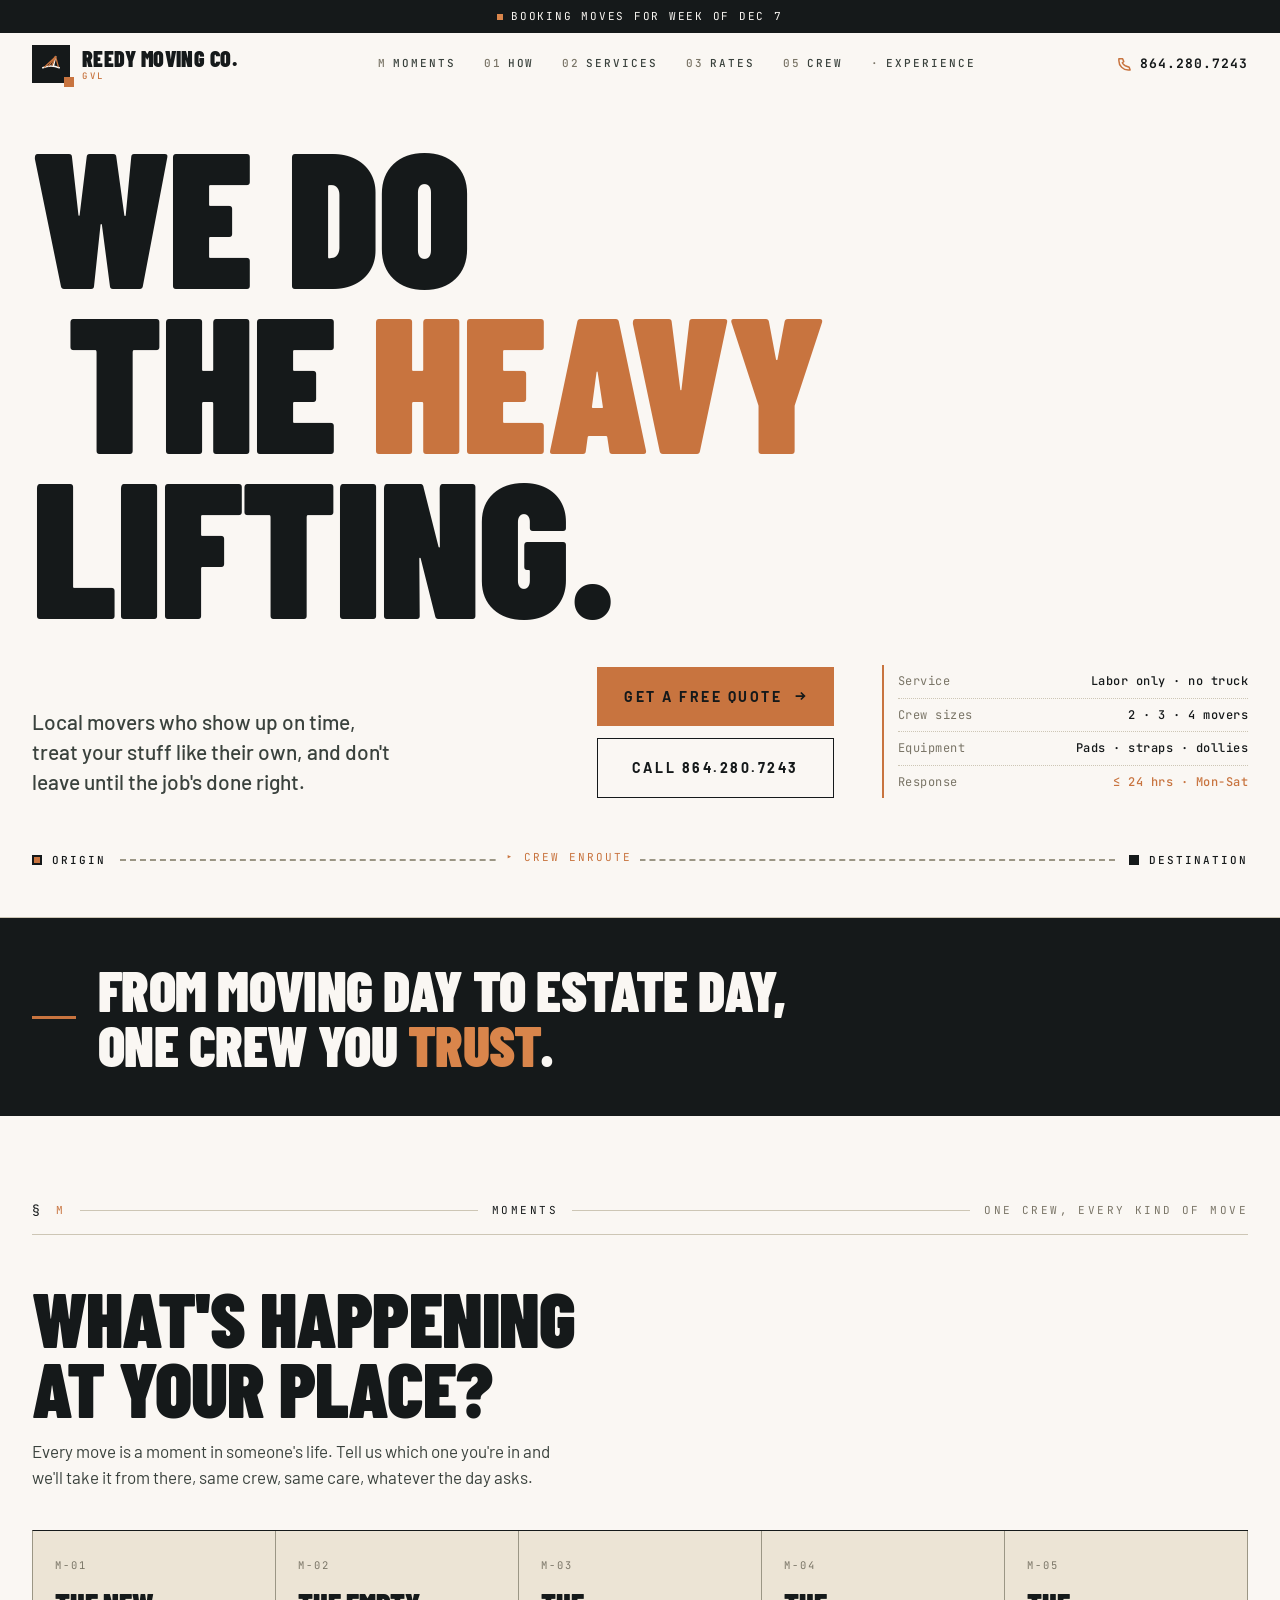
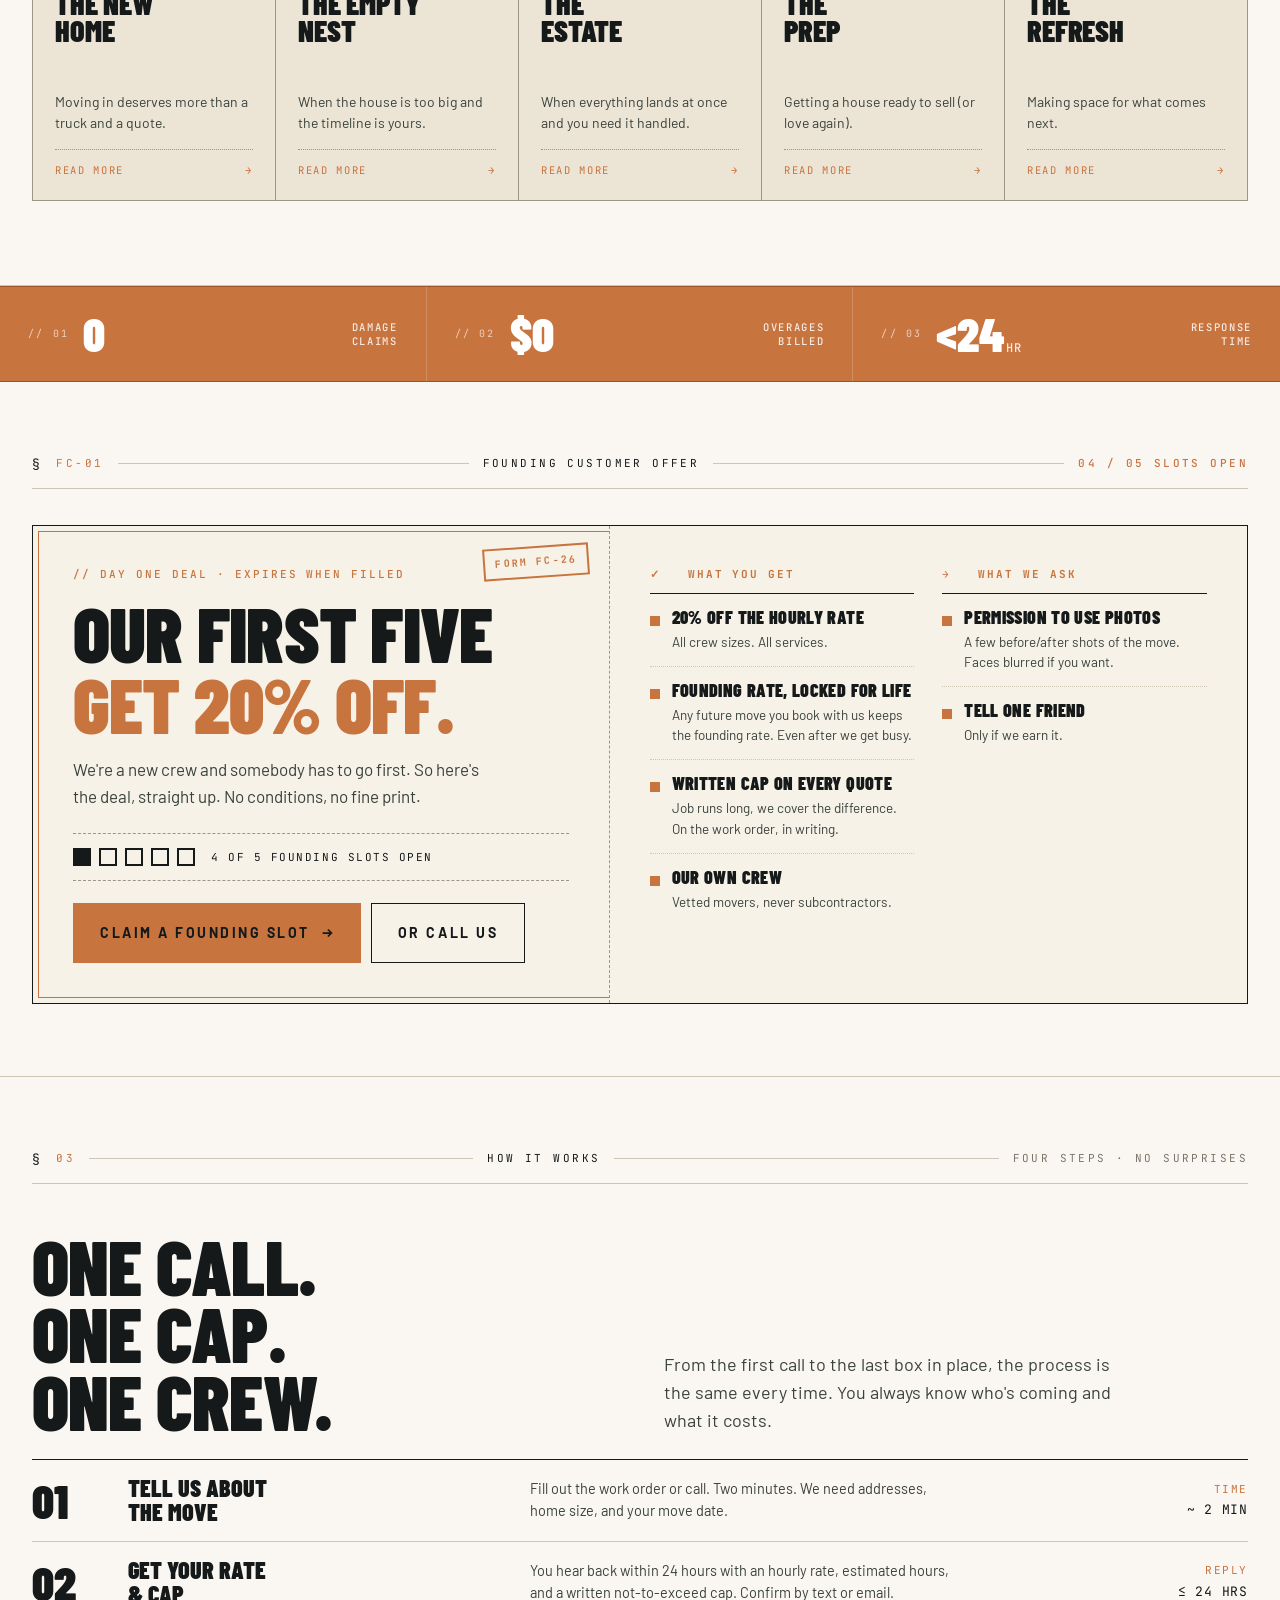
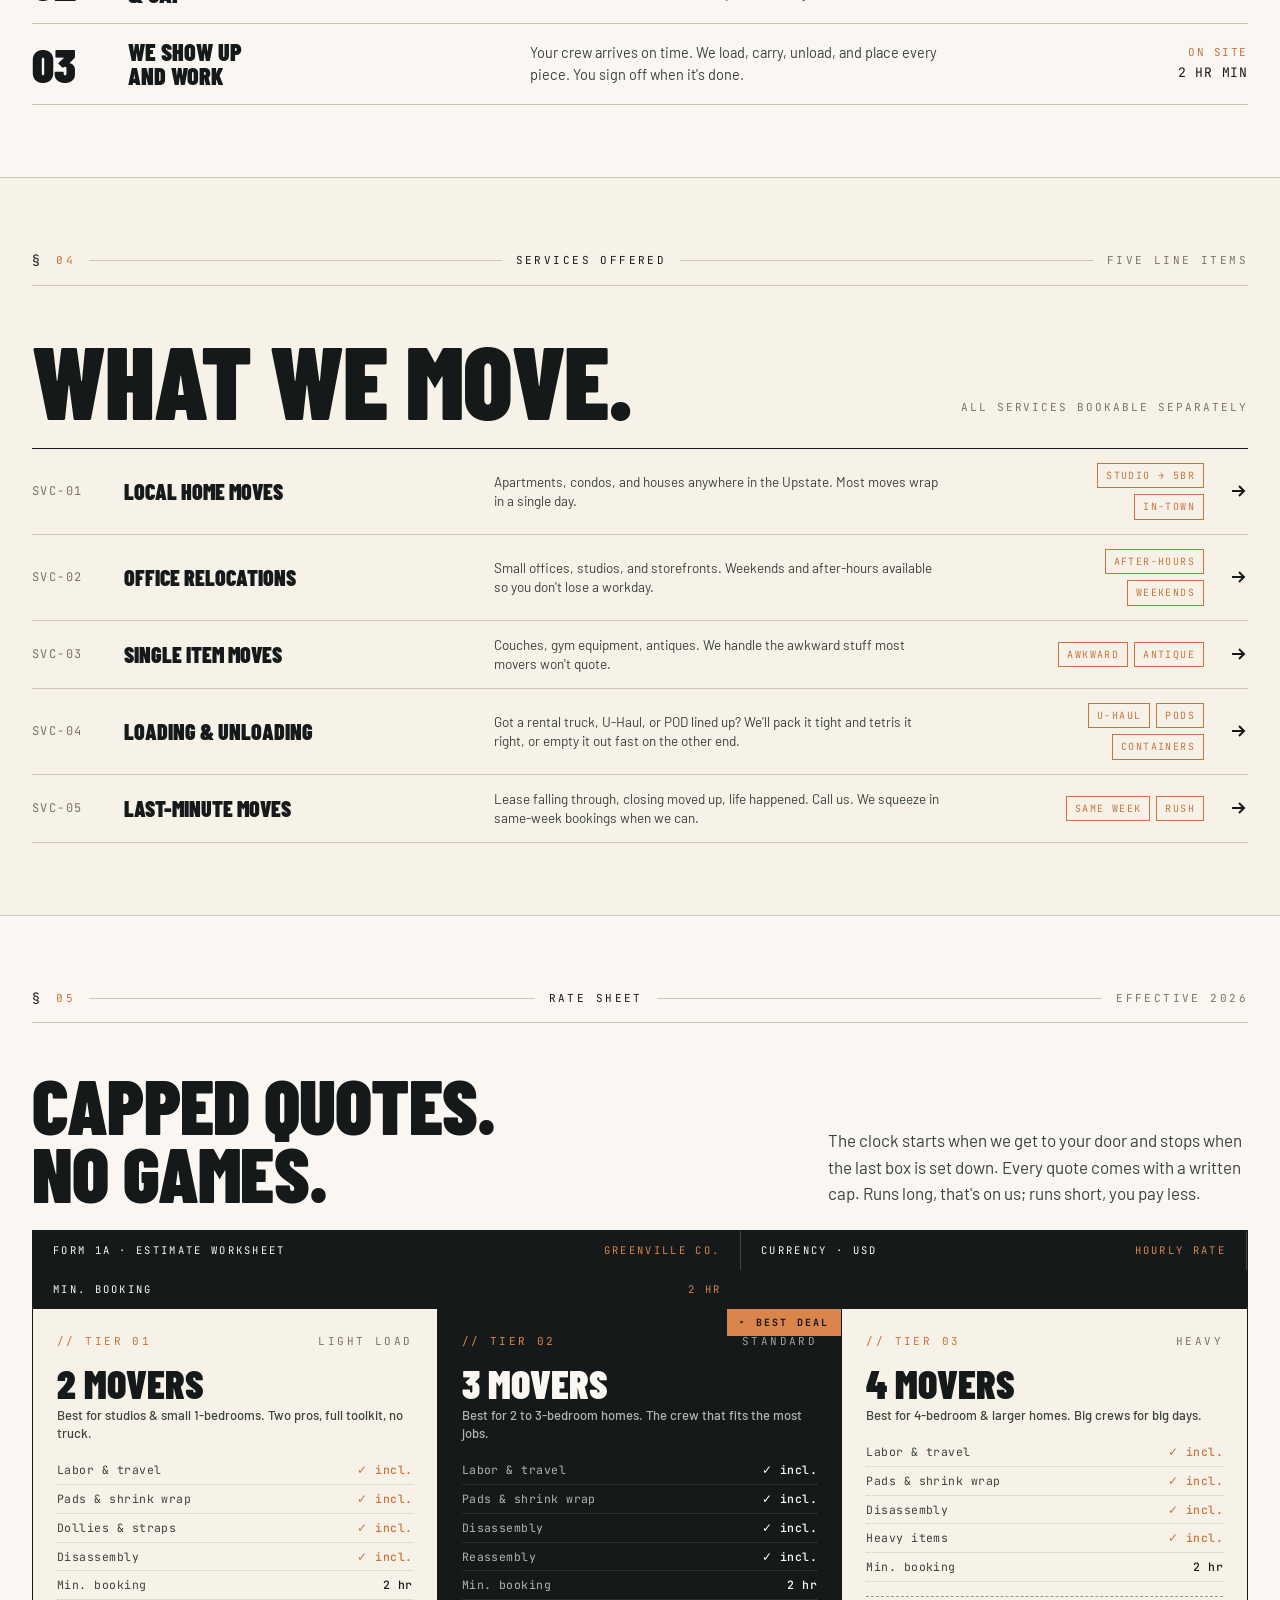
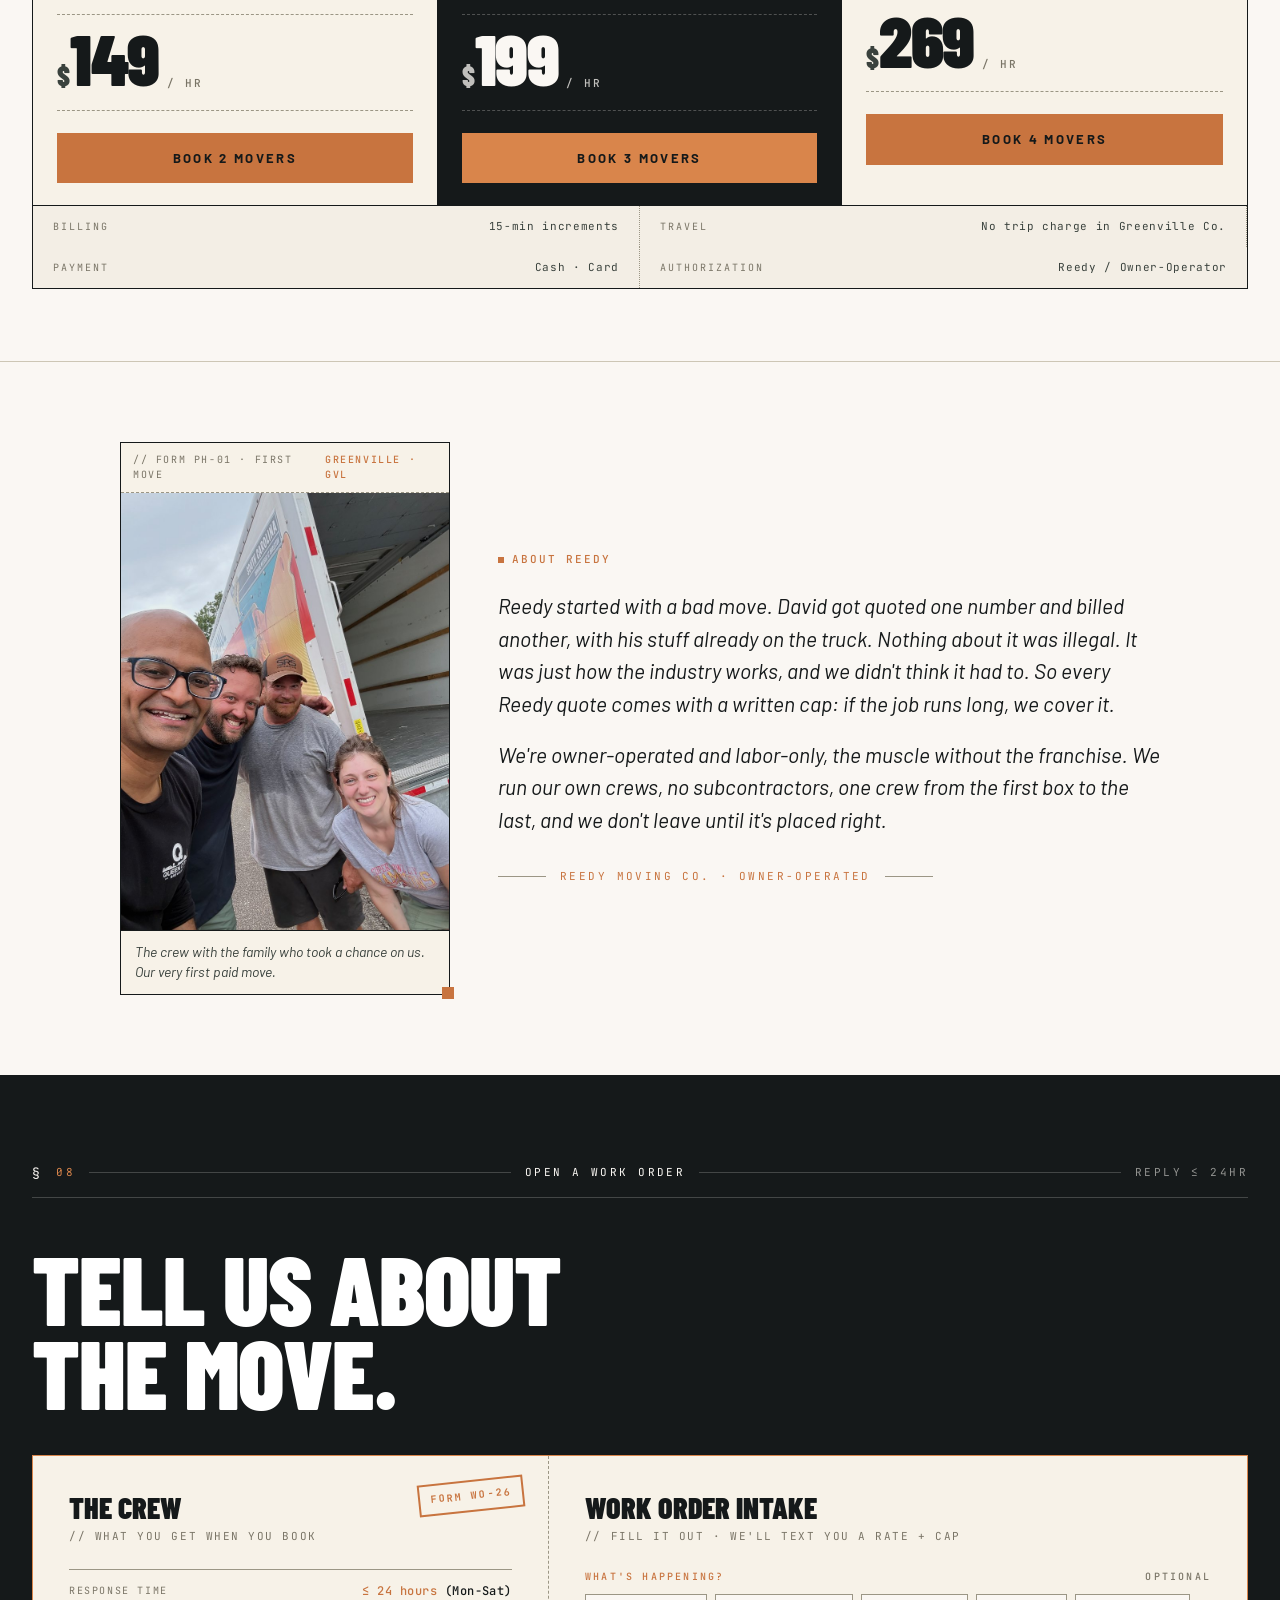
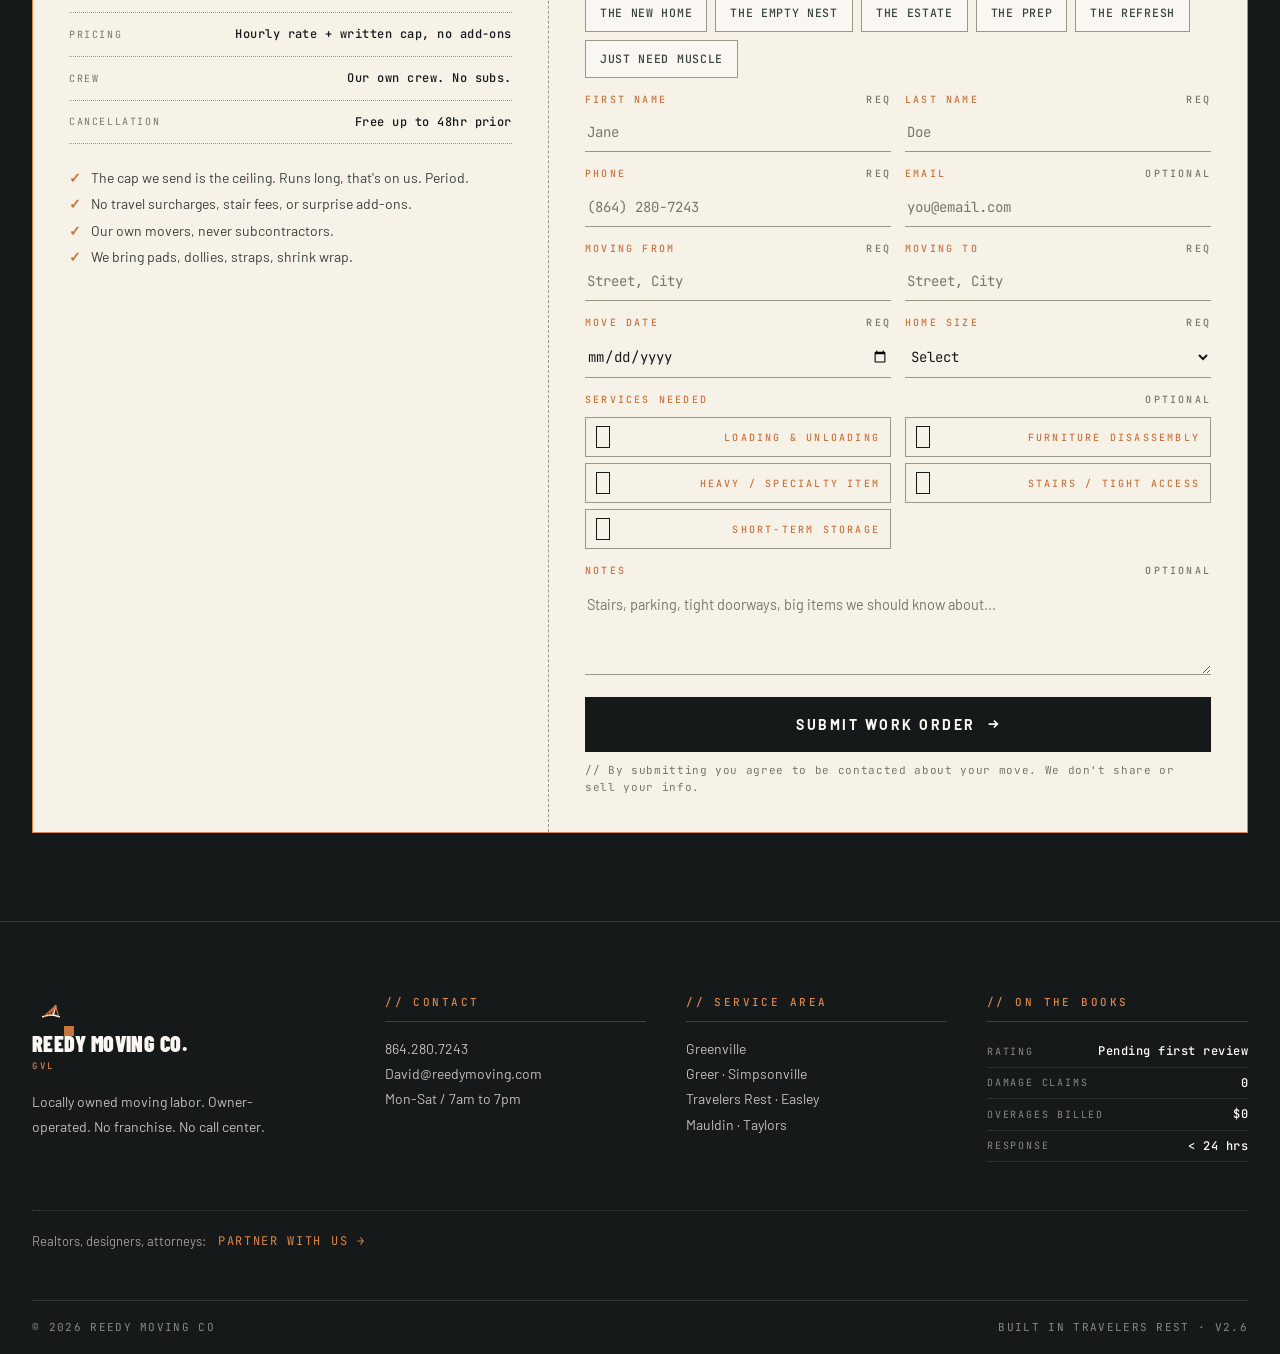
==== commit 08b5e16d: "chore: harmonize chrome across all pages Give the moment pages + experience the same chrome as the l" ====
--- a/index.html
+++ b/index.html
@@ -623,6 +623,7 @@
       <!-- TEMP HIDDEN: Reviews - re-enable by removing style="display:none" here and on <section id="reviews"> -->
       <a href="#reviews" style="display:none"><span>04</span>Reviews</a>
       <a href="#about"><span>05</span>Crew</a>
+      <a href="/experience"><span>&middot;</span>Experience</a>
     </div>
     <a href="tel:8642807243" class="nav-phone" aria-label="Call Reedy Moving Co">
       <svg viewBox="0 0 16 16" fill="none" stroke="currentColor" stroke-width="1.6" stroke-linecap="round" stroke-linejoin="round" aria-hidden="true"><path d="M3 3h3l1.2 3-1.6 1.2a8 8 0 0 0 3.2 3.2L13 12l1 3v0h-2A10 10 0 0 1 2 5V3z"/></svg>
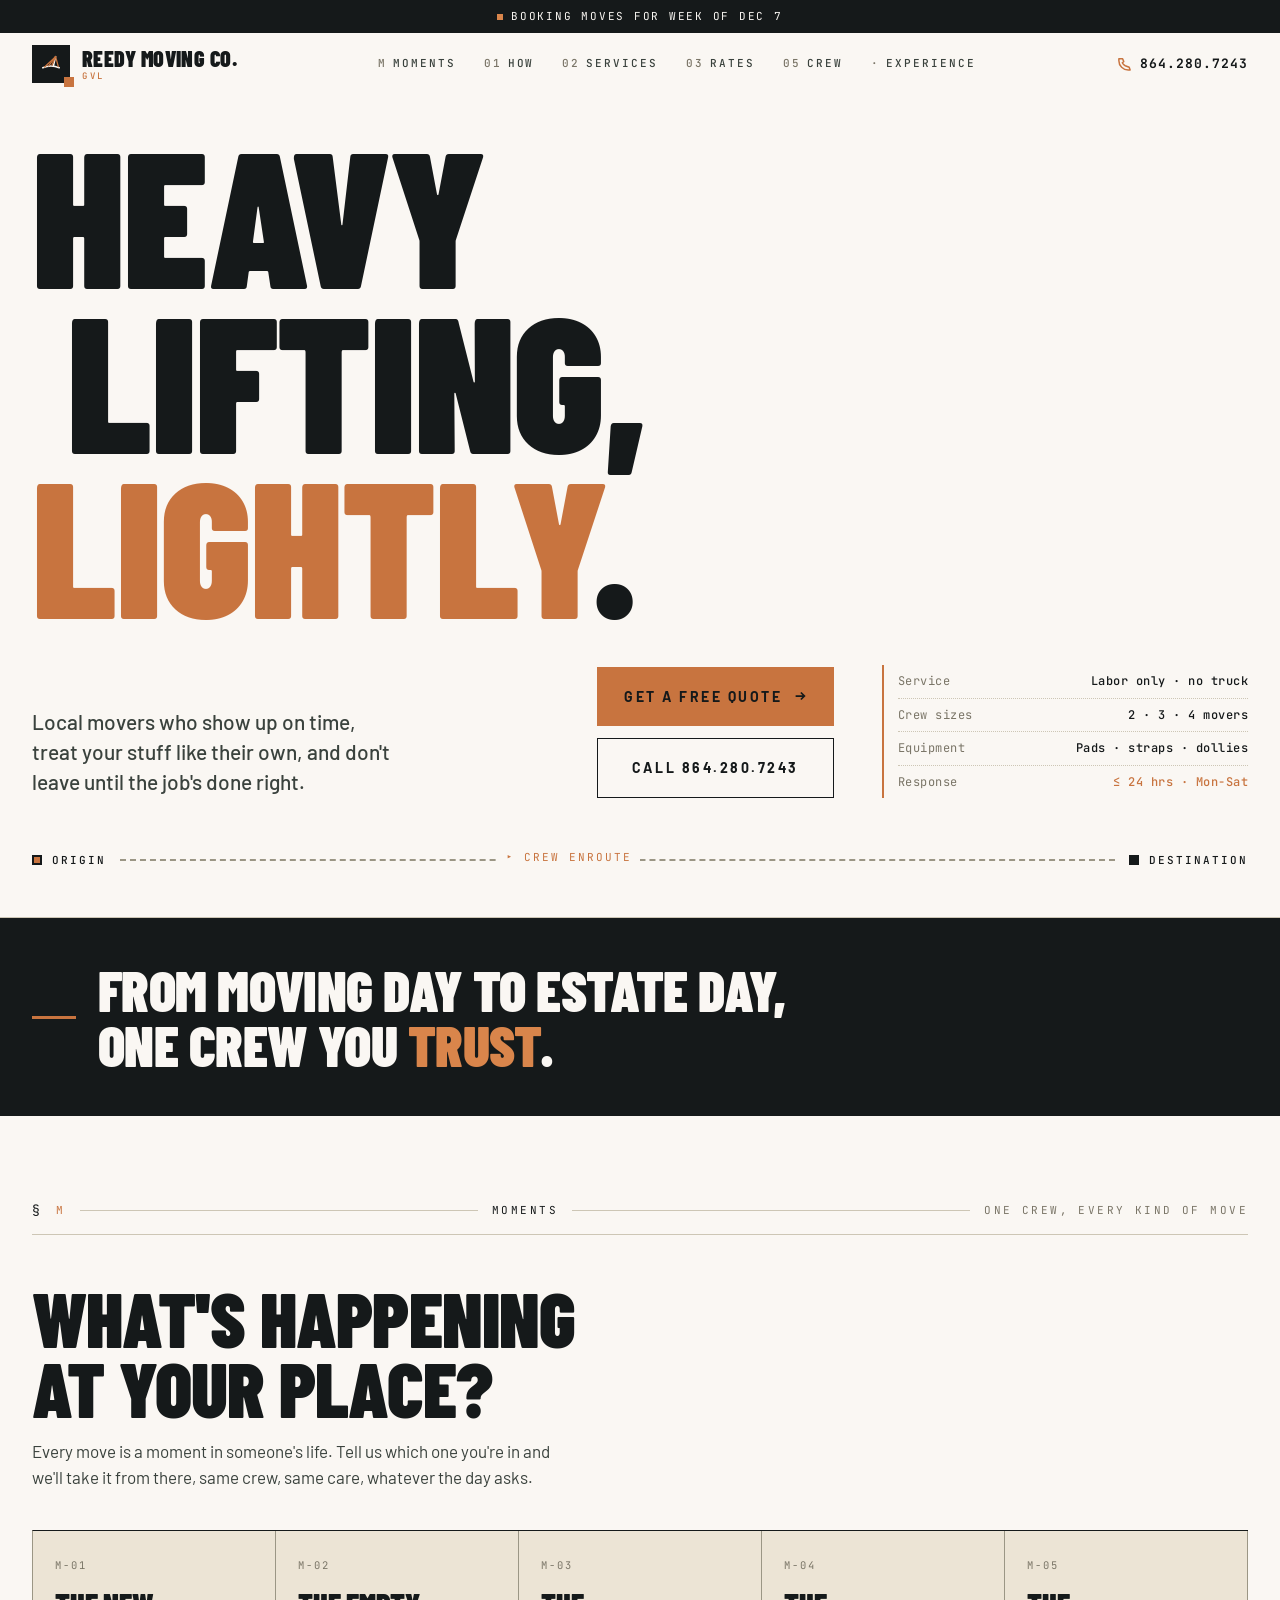
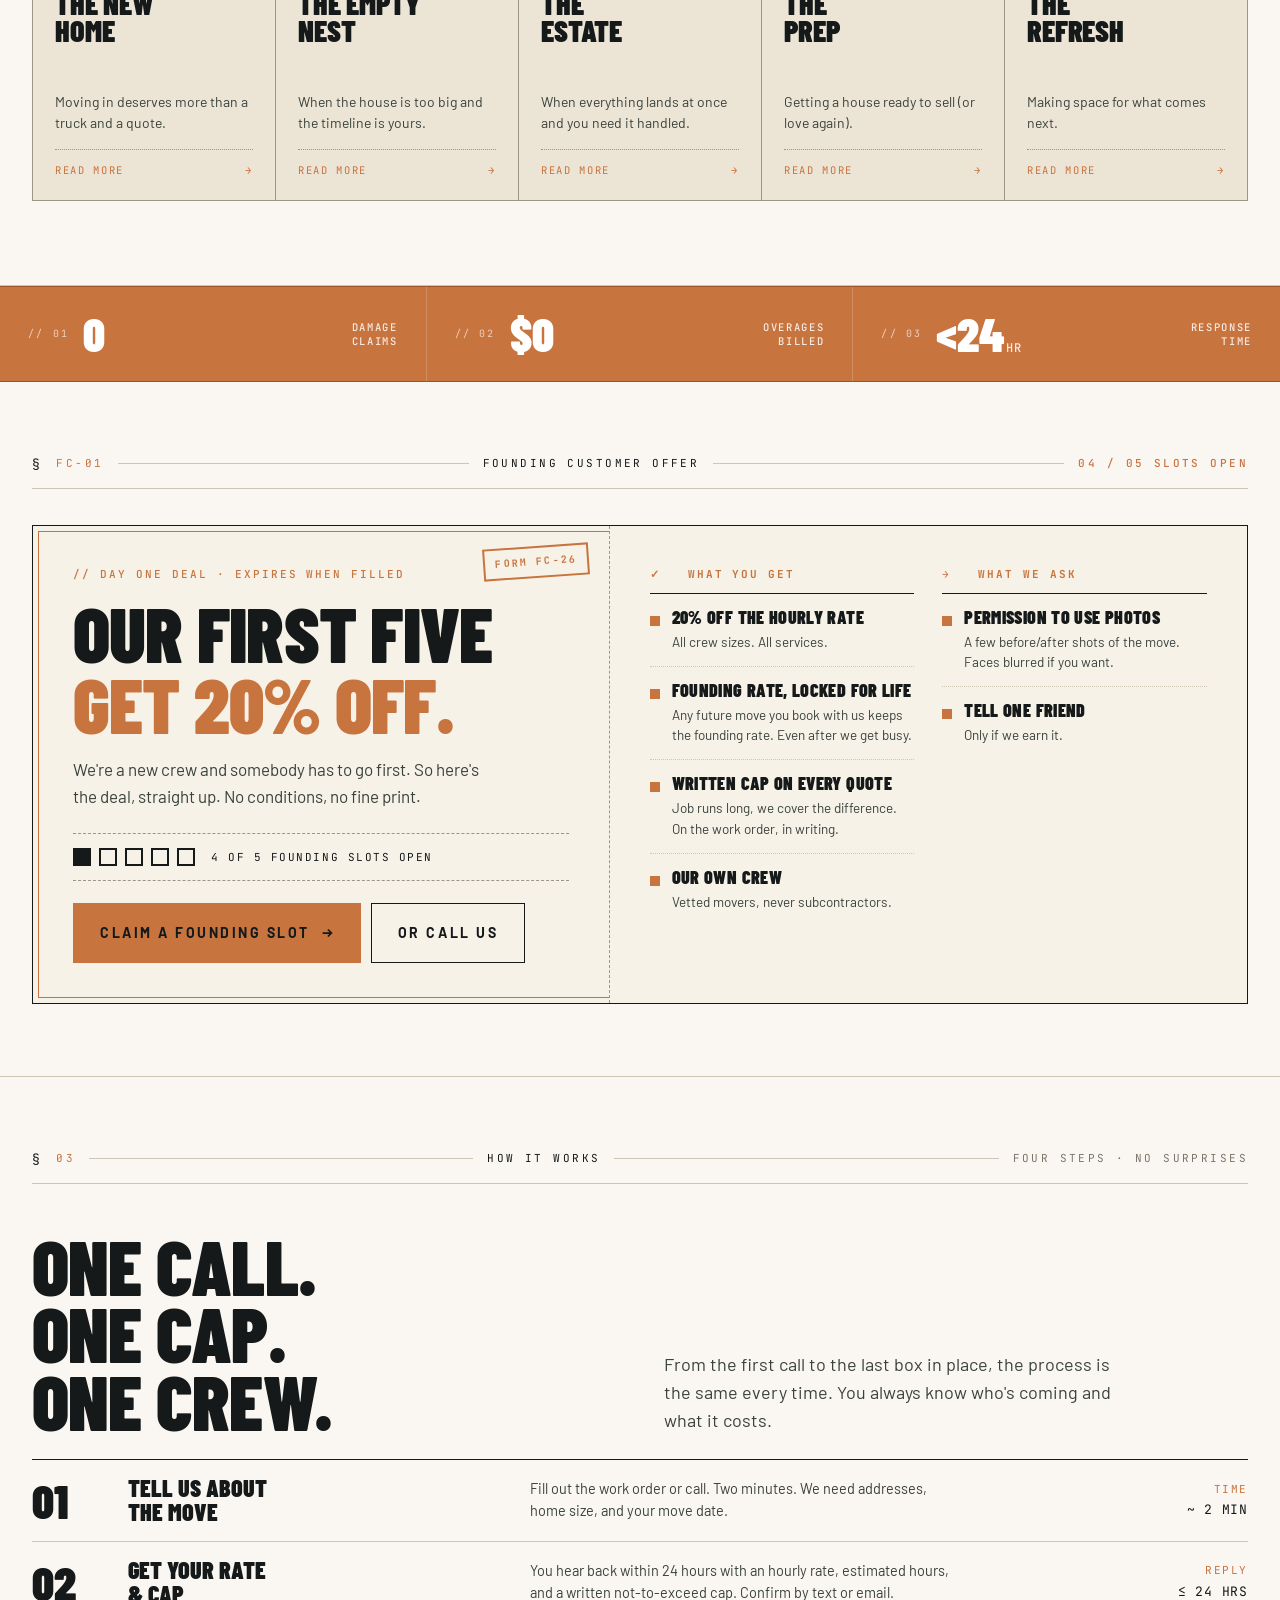
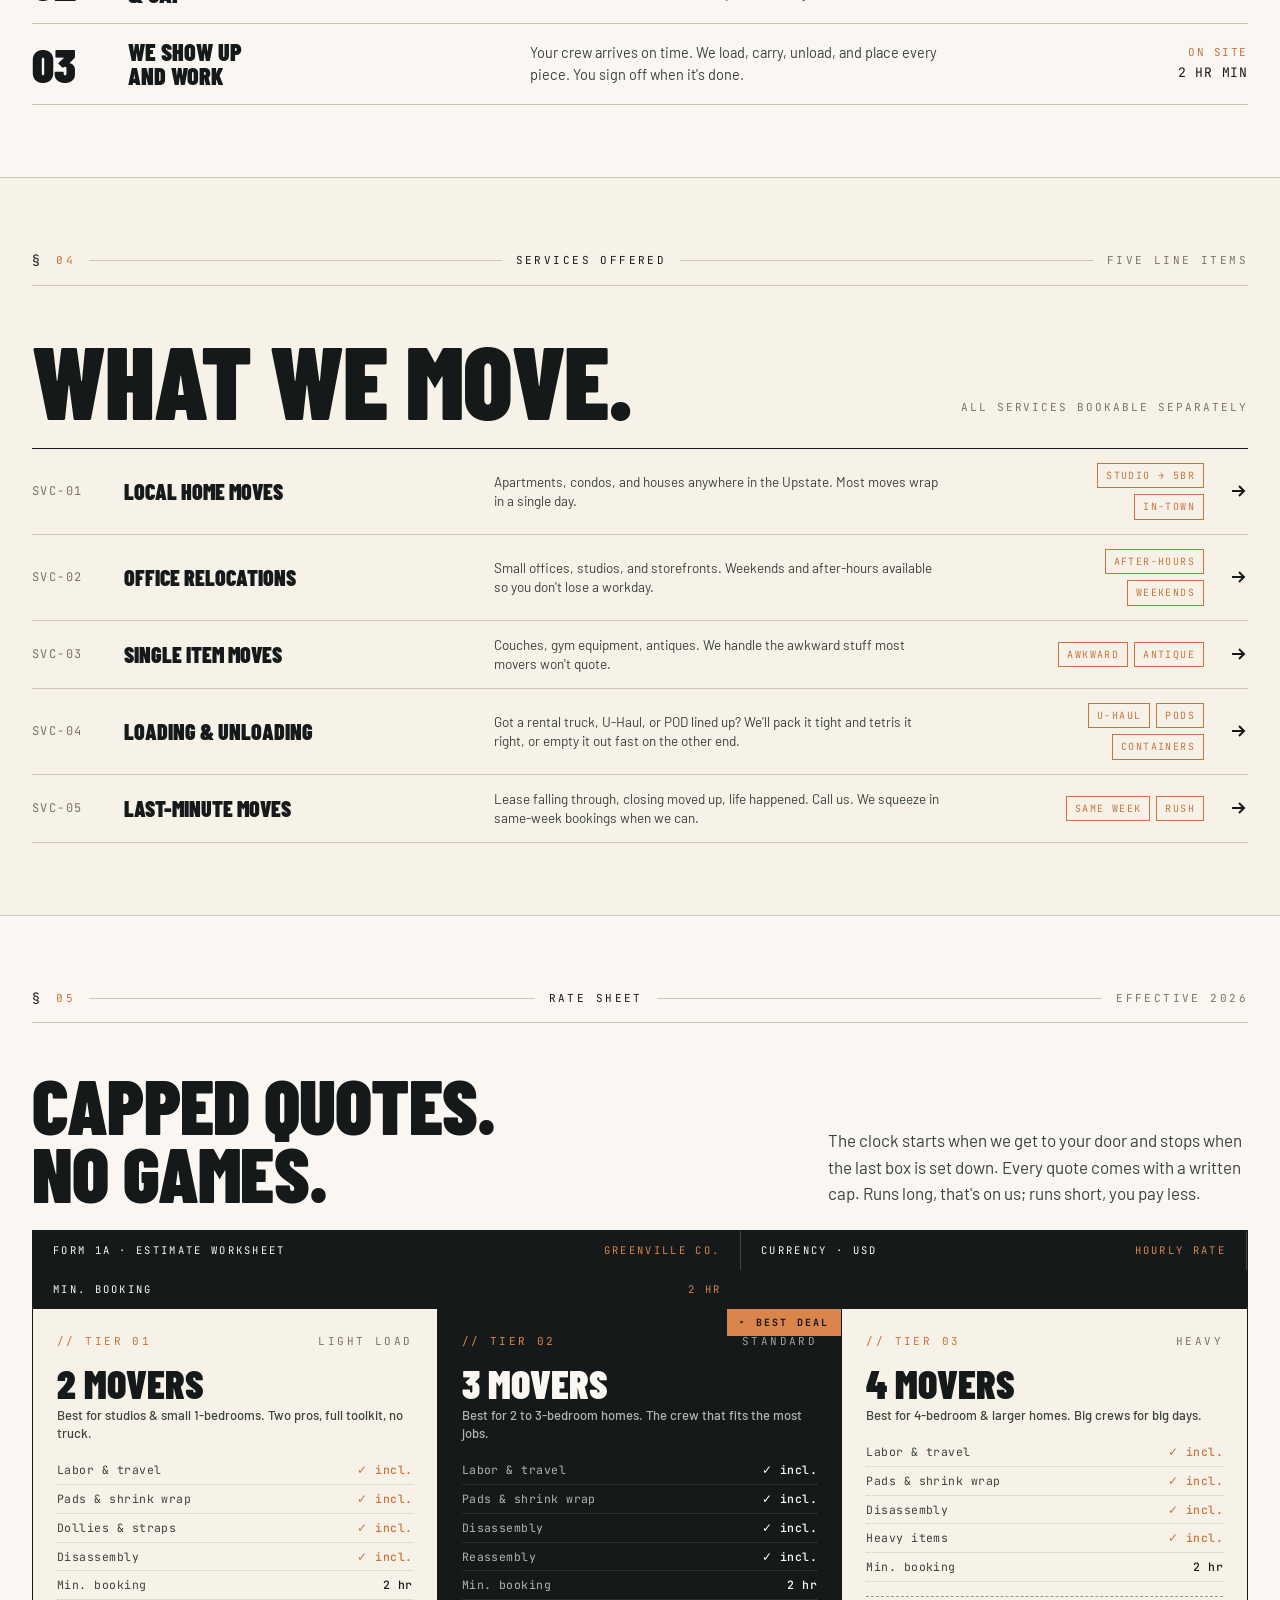
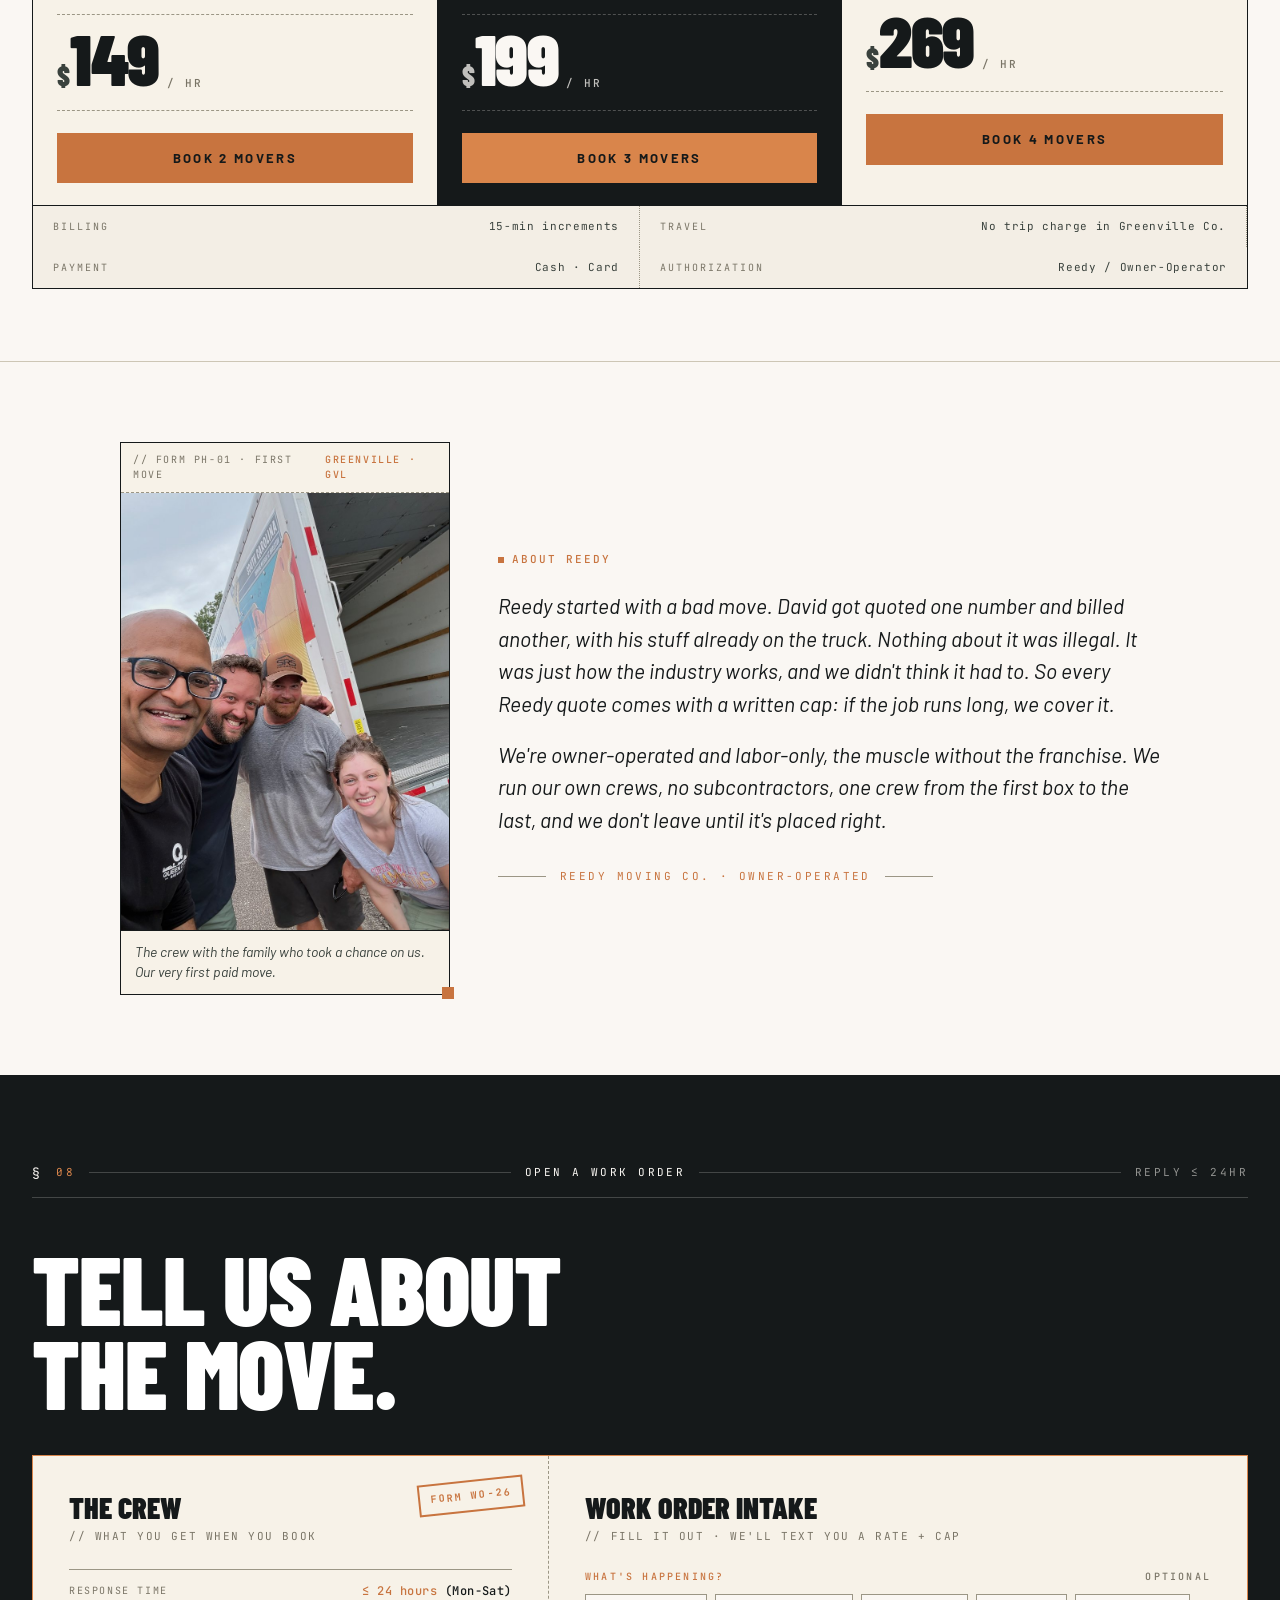
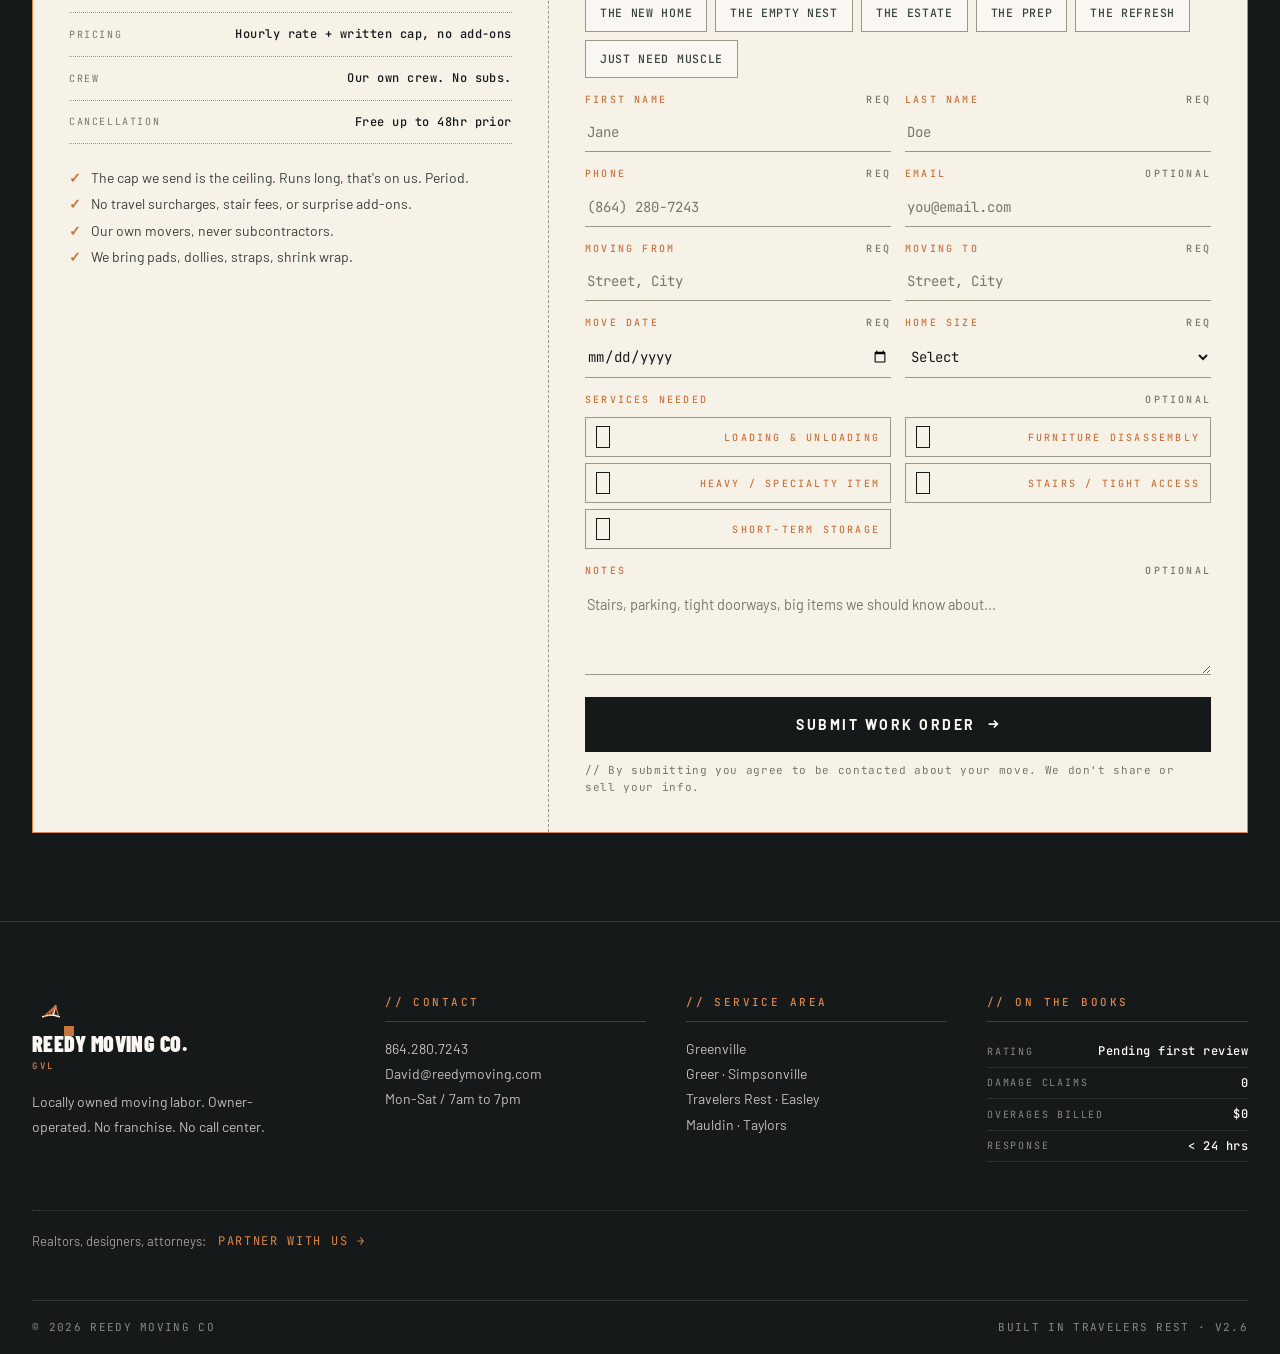
==== commit 10e74328: "Copy: hero -> "Heavy Lifting, Lightly." (lightly variant) Switch the active hero headline from "We D" ====
--- a/index.html
+++ b/index.html
@@ -639,9 +639,9 @@
   <div class="wrap">
     <div class="hero-headline">
       <h1 class="display" id="heroHeadline">
-        <span class="row">We Do</span>
-        <span class="row shift">The <span class="accent">Heavy</span></span>
-        <span class="row">Lifting.</span>
+        <span class="row">Heavy</span>
+        <span class="row shift">Lifting,</span>
+        <span class="row"><span class="accent">Lightly</span>.</span>
       </h1>
     </div>
 
@@ -1249,7 +1249,7 @@
   const TWEAKS = /*EDITMODE-BEGIN*/{
     "trustMode": "dayone",
     "reviewMode": "customers",
-    "headline": "heavy",
+    "headline": "lightly",
     "honestSubline": false
   }/*EDITMODE-END*/;
 
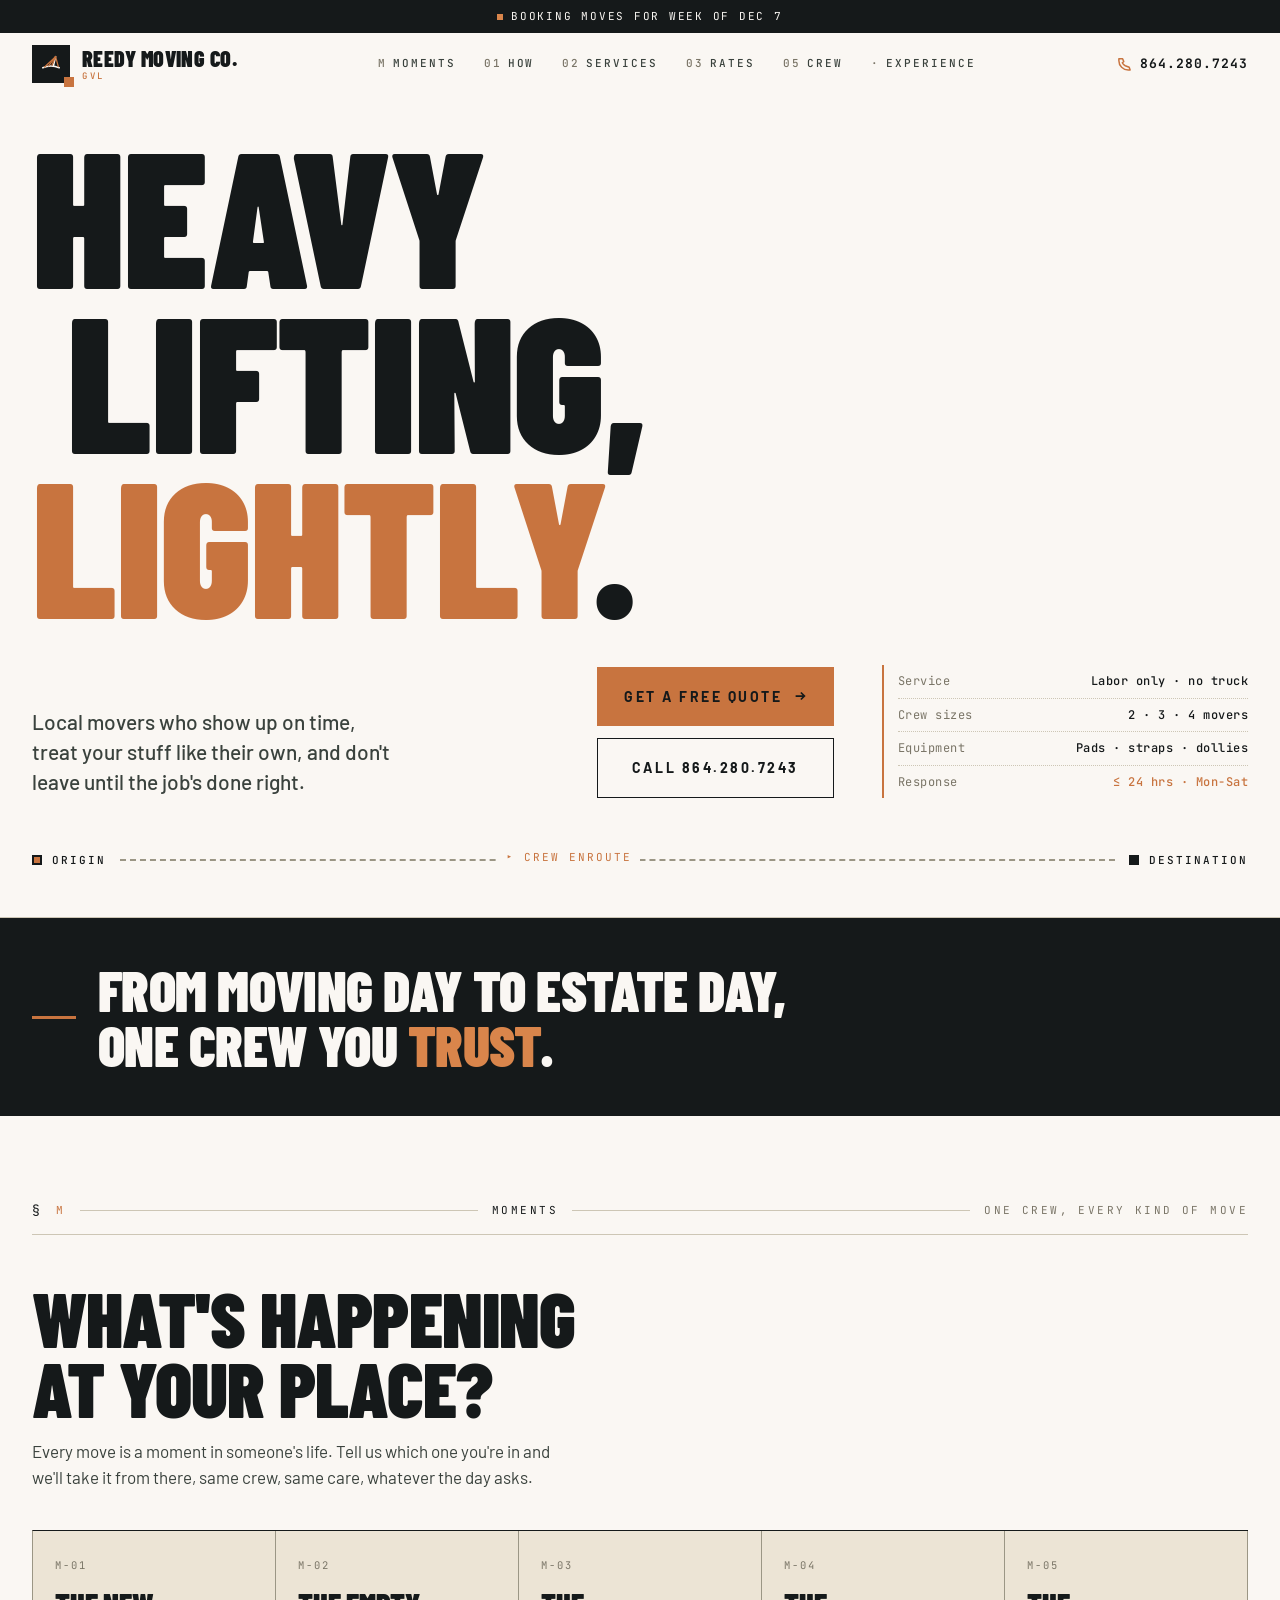
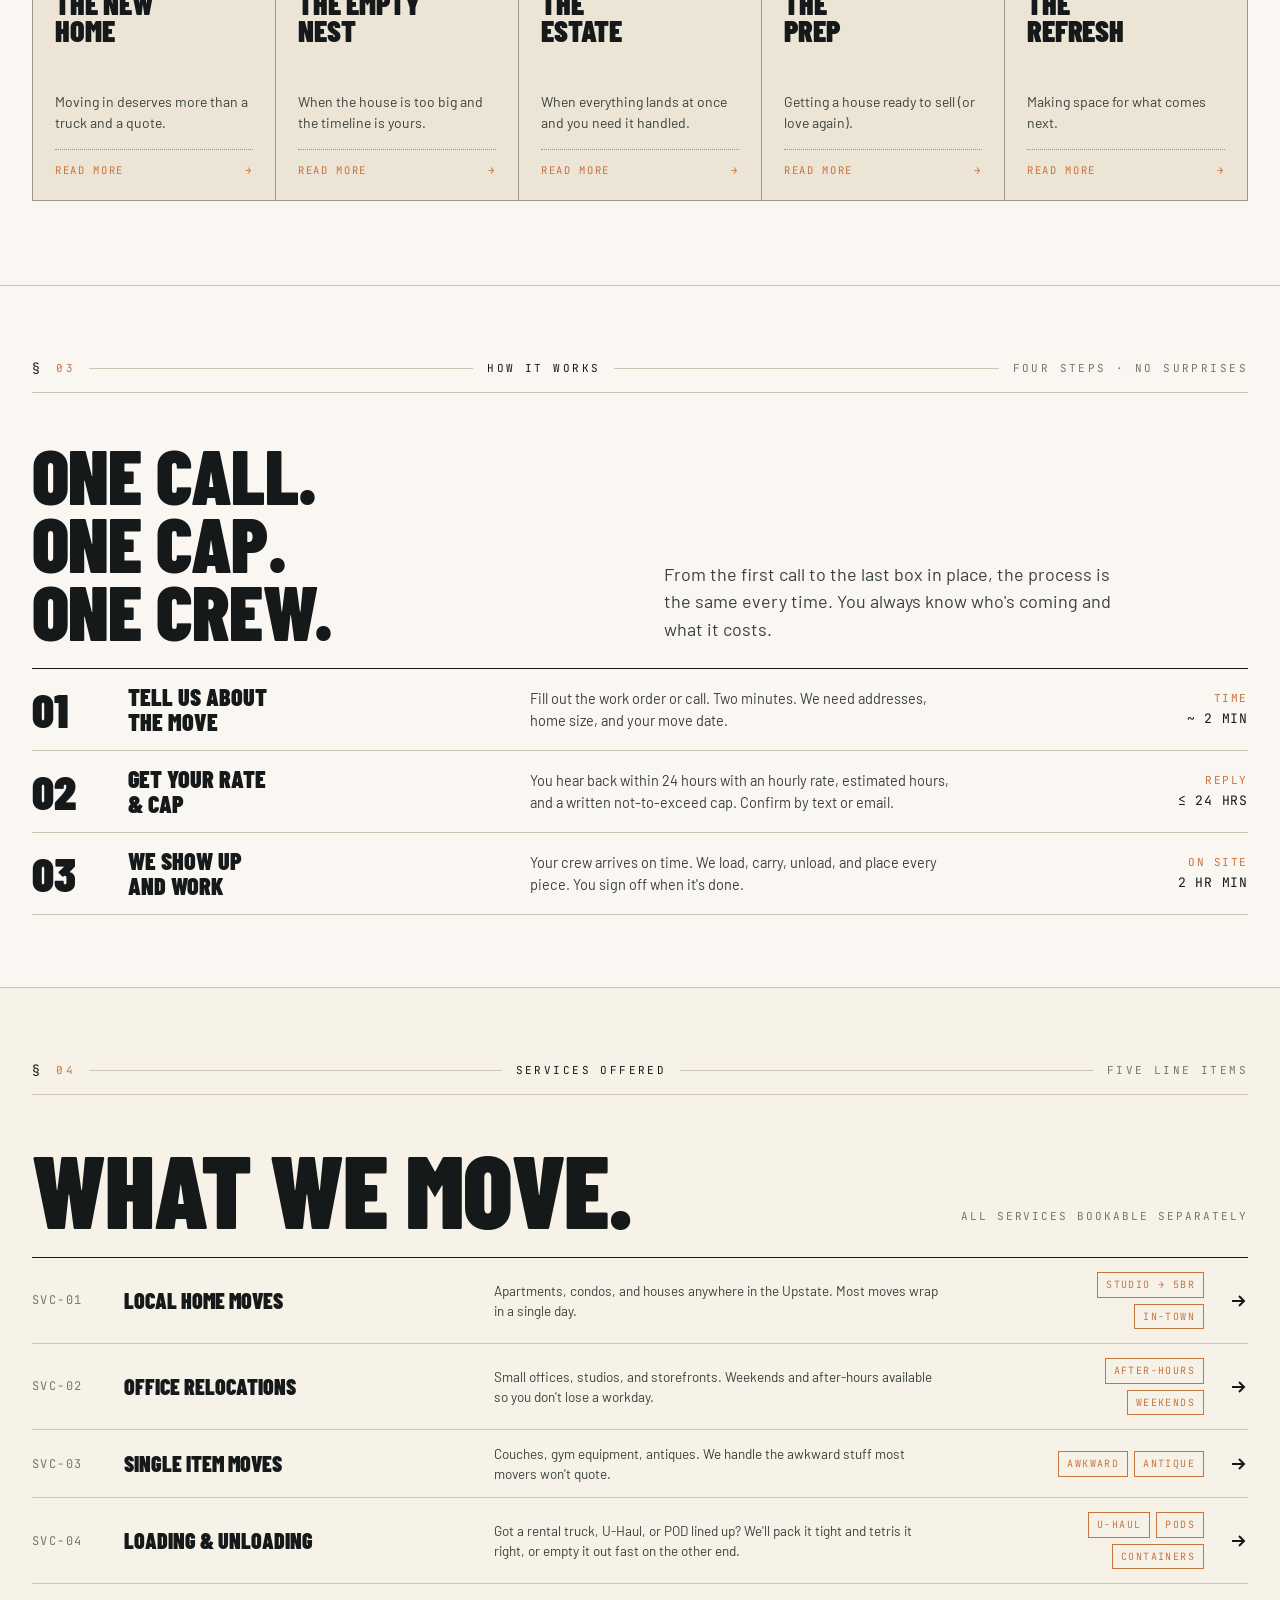
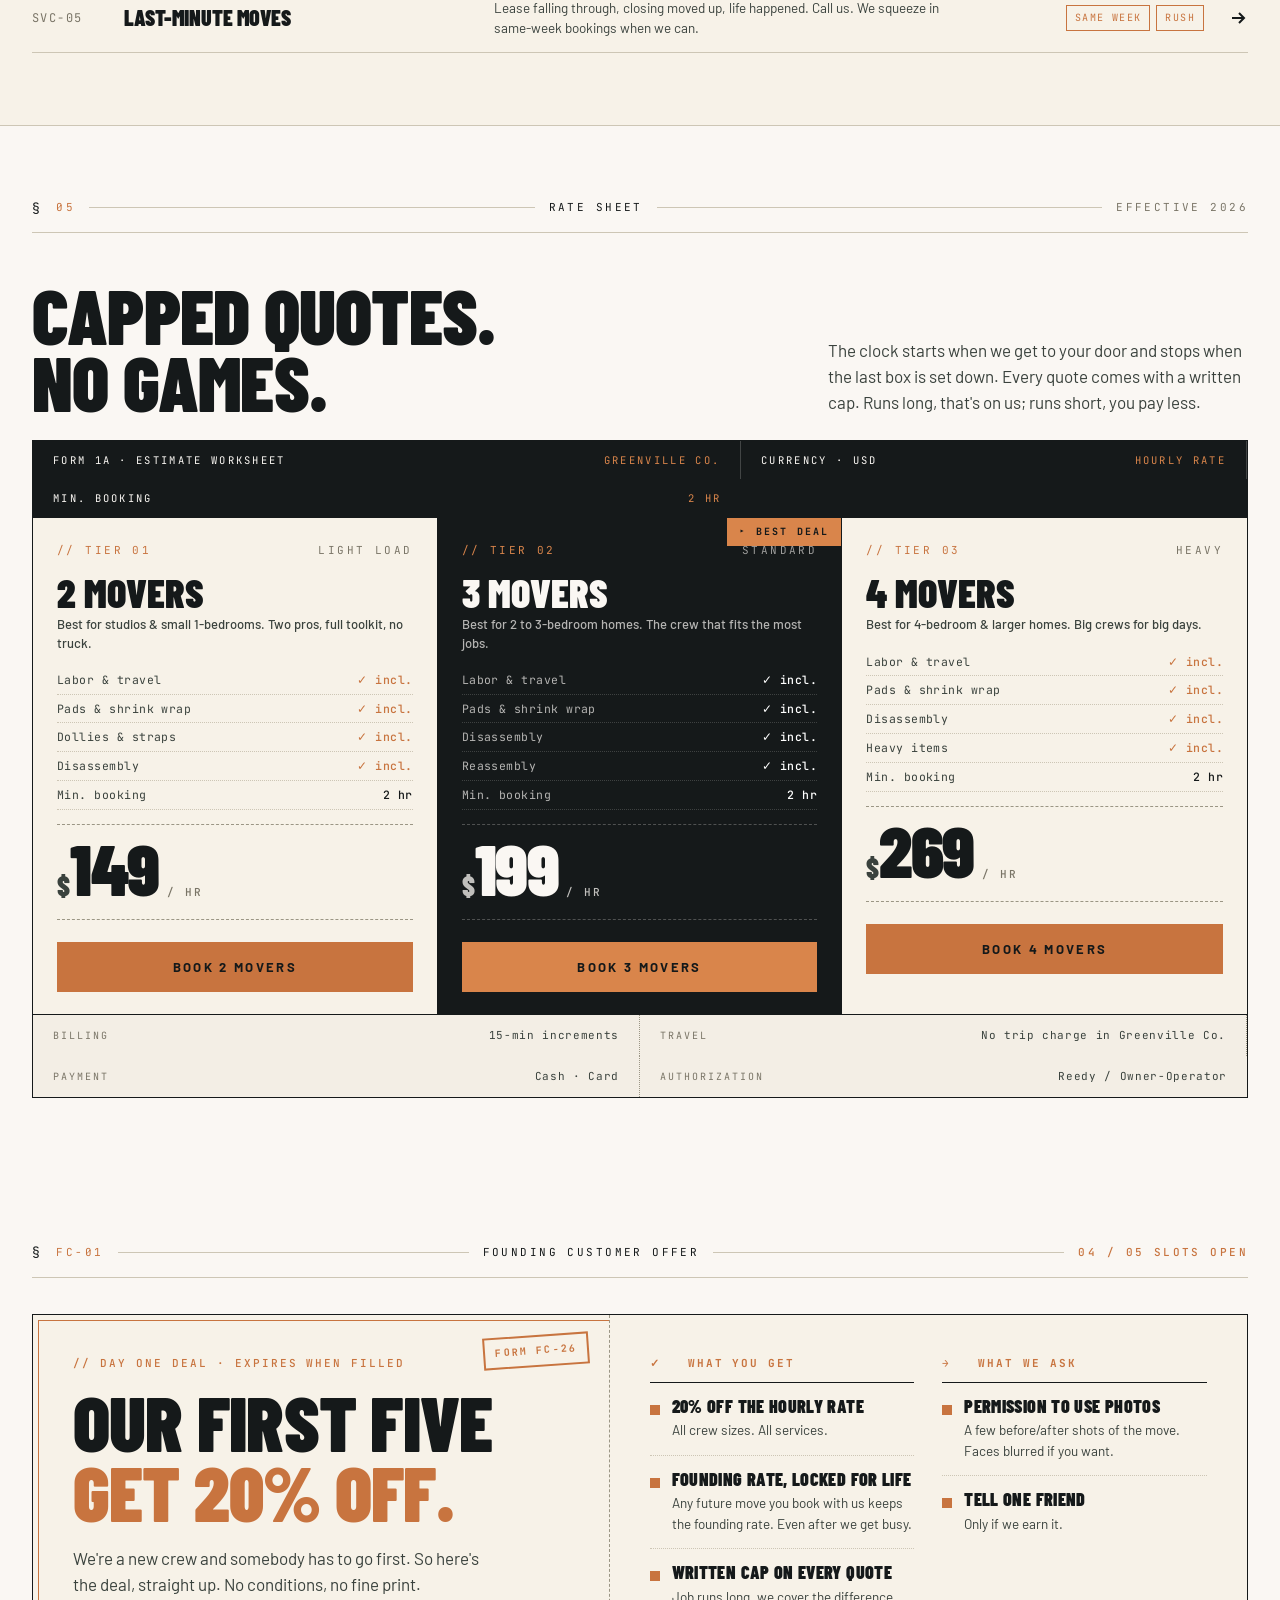
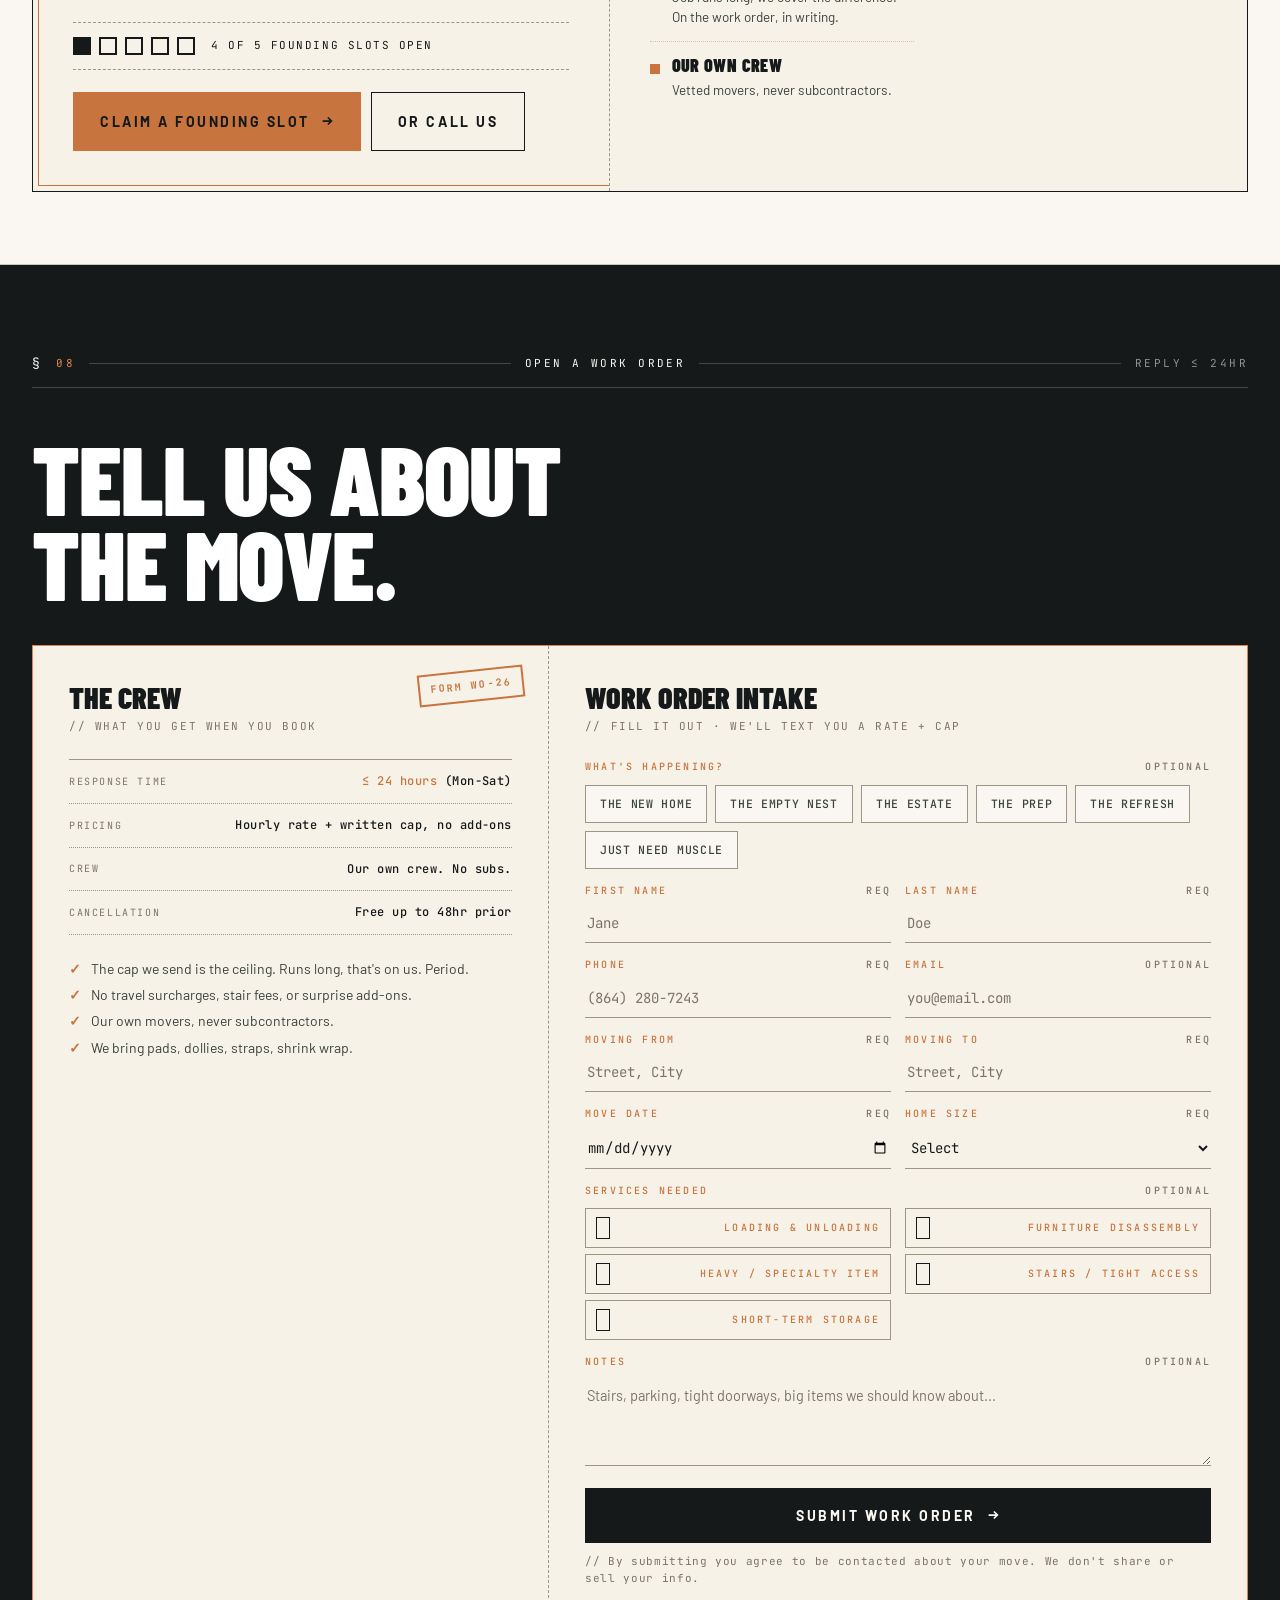
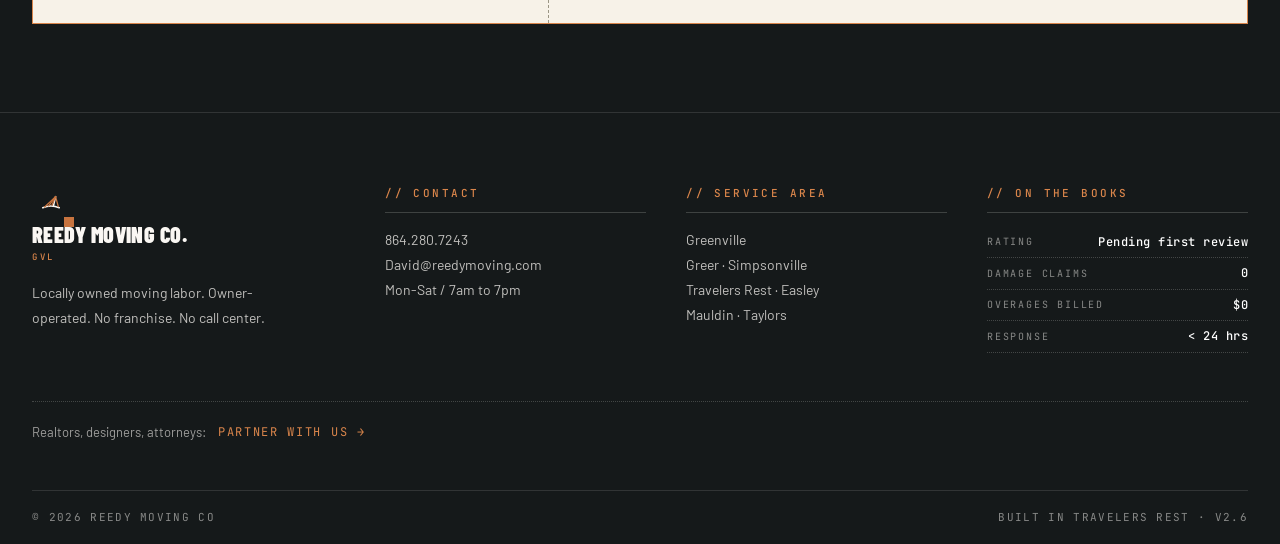
==== commit 0b978818: "feat: trim + reorder homepage; move About to /about Leaner one-pager now that moment pages carry the" ====
--- a/index.html
+++ b/index.html
@@ -622,7 +622,7 @@
       <a href="#pricing"><span>03</span>Rates</a>
       <!-- TEMP HIDDEN: Reviews - re-enable by removing style="display:none" here and on <section id="reviews"> -->
       <a href="#reviews" style="display:none"><span>04</span>Reviews</a>
-      <a href="#about"><span>05</span>Crew</a>
+      <a href="/about"><span>05</span>Crew</a>
       <a href="/experience"><span>&middot;</span>Experience</a>
     </div>
     <a href="tel:8642807243" class="nav-phone" aria-label="Call Reedy Moving Co">
@@ -697,69 +697,7 @@
   </div>
 </section>
 
-<!-- ========== STATS ========== -->
-<section class="stats" data-screen-label="02 Stats">
-  <div class="stats-inner" id="statsInner">
-    <!-- populated by tweak script -->
-  </div>
-  <div class="stats-foot" id="statsFoot"></div>
-</section>
-
-<!-- ========== FOUNDING CUSTOMER OFFER (Day One mode only) ========== -->
-<section class="founding-offer" id="foundingOffer" data-screen-label="02b Founding Offer">
-  <div class="wrap">
-    <div class="sect-marker fo-marker">
-      <span class="glyph">§</span>
-      <span class="mono">FC-01</span>
-      <span class="spacer"></span>
-      <span class="name">Founding Customer Offer</span>
-      <span class="spacer"></span>
-      <span class="right" id="foSlotMarker">04 / 05 slots open</span>
-    </div>
-    <div class="fo-card">
-      <div class="fo-left">
-        <div class="fo-stamp">Form FC-26</div>
-        <div class="fo-eye">// Day One Deal &middot; expires when filled</div>
-        <h3 class="display fo-h">Our First Five<br><span class="accent">Get 20% Off.</span></h3>
-        <p class="fo-blurb">We're a new crew and somebody has to go first. So here's the deal, straight up. No conditions, no fine print.</p>
-        <div class="fo-counter" id="foCounter">
-          <span class="fo-dot filled"></span>
-          <span class="fo-dot open"></span>
-          <span class="fo-dot open"></span>
-          <span class="fo-dot open"></span>
-          <span class="fo-dot open"></span>
-          <span class="fo-counter-lab" id="foSlotLabel">4 of 5 founding slots open</span>
-        </div>
-        <div class="fo-cta">
-          <a href="#quote" class="btn btn-primary btn-lg">Claim a Founding Slot
-            <svg class="arrow" viewBox="0 0 16 16" fill="none" stroke="currentColor" stroke-width="2"><path d="M3 8 H13 M9 4 L13 8 L9 12"/></svg>
-          </a>
-          <a href="tel:8642807243" class="btn btn-ghost btn-lg">Or call us</a>
-        </div>
-      </div>
-      <div class="fo-right">
-        <div class="fo-cols">
-          <div class="fo-col">
-            <div class="fo-col-h">✓ &nbsp; What You Get</div>
-            <ul class="fo-list">
-              <li><b>20% off the hourly rate</b><span>All crew sizes. All services.</span></li>
-              <li><b>Founding rate, locked for life</b><span>Any future move you book with us keeps the founding rate. Even after we get busy.</span></li>
-              <li><b>Written cap on every quote</b><span>Job runs long, we cover the difference. On the work order, in writing.</span></li>
-              <li><b>Our own crew</b><span>Vetted movers, never subcontractors.</span></li>
-            </ul>
-          </div>
-          <div class="fo-col">
-            <div class="fo-col-h">→ &nbsp; What We Ask</div>
-            <ul class="fo-list">
-              <li><b>Permission to use photos</b><span>A few before/after shots of the move. Faces blurred if you want.</span></li>
-              <li><b>Tell one friend</b><span>Only if we earn it.</span></li>
-            </ul>
-          </div>
-        </div>
-      </div>
-    </div>
-  </div>
-</section>
+
 
 <!-- ========== HOW IT WORKS ========== -->
 <section class="how" id="how" data-screen-label="03 How It Works">
@@ -950,25 +888,62 @@
   </div>
 </section>
 
-<!-- ========== ABOUT ========== -->
-<section class="about" id="about" data-screen-label="07 About">
+
+<!-- ========== FOUNDING CUSTOMER OFFER (Day One mode only) ========== -->
+<section class="founding-offer" id="foundingOffer" data-screen-label="02b Founding Offer">
   <div class="wrap">
-    <div class="about-inner">
-      <figure class="firstmove">
-        <div class="fm-cap"><span>// FORM PH-01 · FIRST MOVE</span><b>Greenville · GVL</b></div>
-        <img src="assets/first-move.jpg" alt="The Reedy Moving Co crew with their first customers in front of the moving truck" onerror="var f=this.closest('.firstmove');var g=document.querySelector('.about-inner');if(g)g.style.gridTemplateColumns='1fr';if(f)f.style.display='none'">
-        <figcaption>The crew with the family who took a chance on us. Our very first paid move.</figcaption>
-      </figure>
-      <div class="about-letter">
-        <span class="stamp">About Reedy</span>
-        <p>Reedy started with a bad move. David got quoted one number and billed another, with his stuff already on the truck. Nothing about it was illegal. It was just how the industry works, and we didn't think it had to. So every Reedy quote comes with a written cap: if the job runs long, we cover it.</p>
-        <p>We're owner-operated and labor-only, the muscle without the franchise. We run our own crews, no subcontractors, one crew from the first box to the last, and we don't leave until it's placed right.</p>
-        <span class="signoff">Reedy Moving Co. · Owner-Operated</span>
+    <div class="sect-marker fo-marker">
+      <span class="glyph">§</span>
+      <span class="mono">FC-01</span>
+      <span class="spacer"></span>
+      <span class="name">Founding Customer Offer</span>
+      <span class="spacer"></span>
+      <span class="right" id="foSlotMarker">04 / 05 slots open</span>
+    </div>
+    <div class="fo-card">
+      <div class="fo-left">
+        <div class="fo-stamp">Form FC-26</div>
+        <div class="fo-eye">// Day One Deal &middot; expires when filled</div>
+        <h3 class="display fo-h">Our First Five<br><span class="accent">Get 20% Off.</span></h3>
+        <p class="fo-blurb">We're a new crew and somebody has to go first. So here's the deal, straight up. No conditions, no fine print.</p>
+        <div class="fo-counter" id="foCounter">
+          <span class="fo-dot filled"></span>
+          <span class="fo-dot open"></span>
+          <span class="fo-dot open"></span>
+          <span class="fo-dot open"></span>
+          <span class="fo-dot open"></span>
+          <span class="fo-counter-lab" id="foSlotLabel">4 of 5 founding slots open</span>
+        </div>
+        <div class="fo-cta">
+          <a href="#quote" class="btn btn-primary btn-lg">Claim a Founding Slot
+            <svg class="arrow" viewBox="0 0 16 16" fill="none" stroke="currentColor" stroke-width="2"><path d="M3 8 H13 M9 4 L13 8 L9 12"/></svg>
+          </a>
+          <a href="tel:8642807243" class="btn btn-ghost btn-lg">Or call us</a>
+        </div>
+      </div>
+      <div class="fo-right">
+        <div class="fo-cols">
+          <div class="fo-col">
+            <div class="fo-col-h">✓ &nbsp; What You Get</div>
+            <ul class="fo-list">
+              <li><b>20% off the hourly rate</b><span>All crew sizes. All services.</span></li>
+              <li><b>Founding rate, locked for life</b><span>Any future move you book with us keeps the founding rate. Even after we get busy.</span></li>
+              <li><b>Written cap on every quote</b><span>Job runs long, we cover the difference. On the work order, in writing.</span></li>
+              <li><b>Our own crew</b><span>Vetted movers, never subcontractors.</span></li>
+            </ul>
+          </div>
+          <div class="fo-col">
+            <div class="fo-col-h">→ &nbsp; What We Ask</div>
+            <ul class="fo-list">
+              <li><b>Permission to use photos</b><span>A few before/after shots of the move. Faces blurred if you want.</span></li>
+              <li><b>Tell one friend</b><span>Only if we earn it.</span></li>
+            </ul>
+          </div>
+        </div>
       </div>
     </div>
   </div>
 </section>
-
 <!-- ========== QUOTE / WORK ORDER ========== -->
 <section class="quote" id="quote" data-screen-label="08 Quote">
   <div class="wrap">
@@ -1272,6 +1247,7 @@
   function renderStats(mode){
     const v = STATS_VARIANTS[mode] || STATS_VARIANTS.honest;
     const inner = document.getElementById('statsInner');
+    if(!inner) return;
     inner.innerHTML = v.cells.map(c => `
       <div class="stat${c.cls ? ' '+c.cls : ''}">
         <div class="idx">${c.idx}</div>
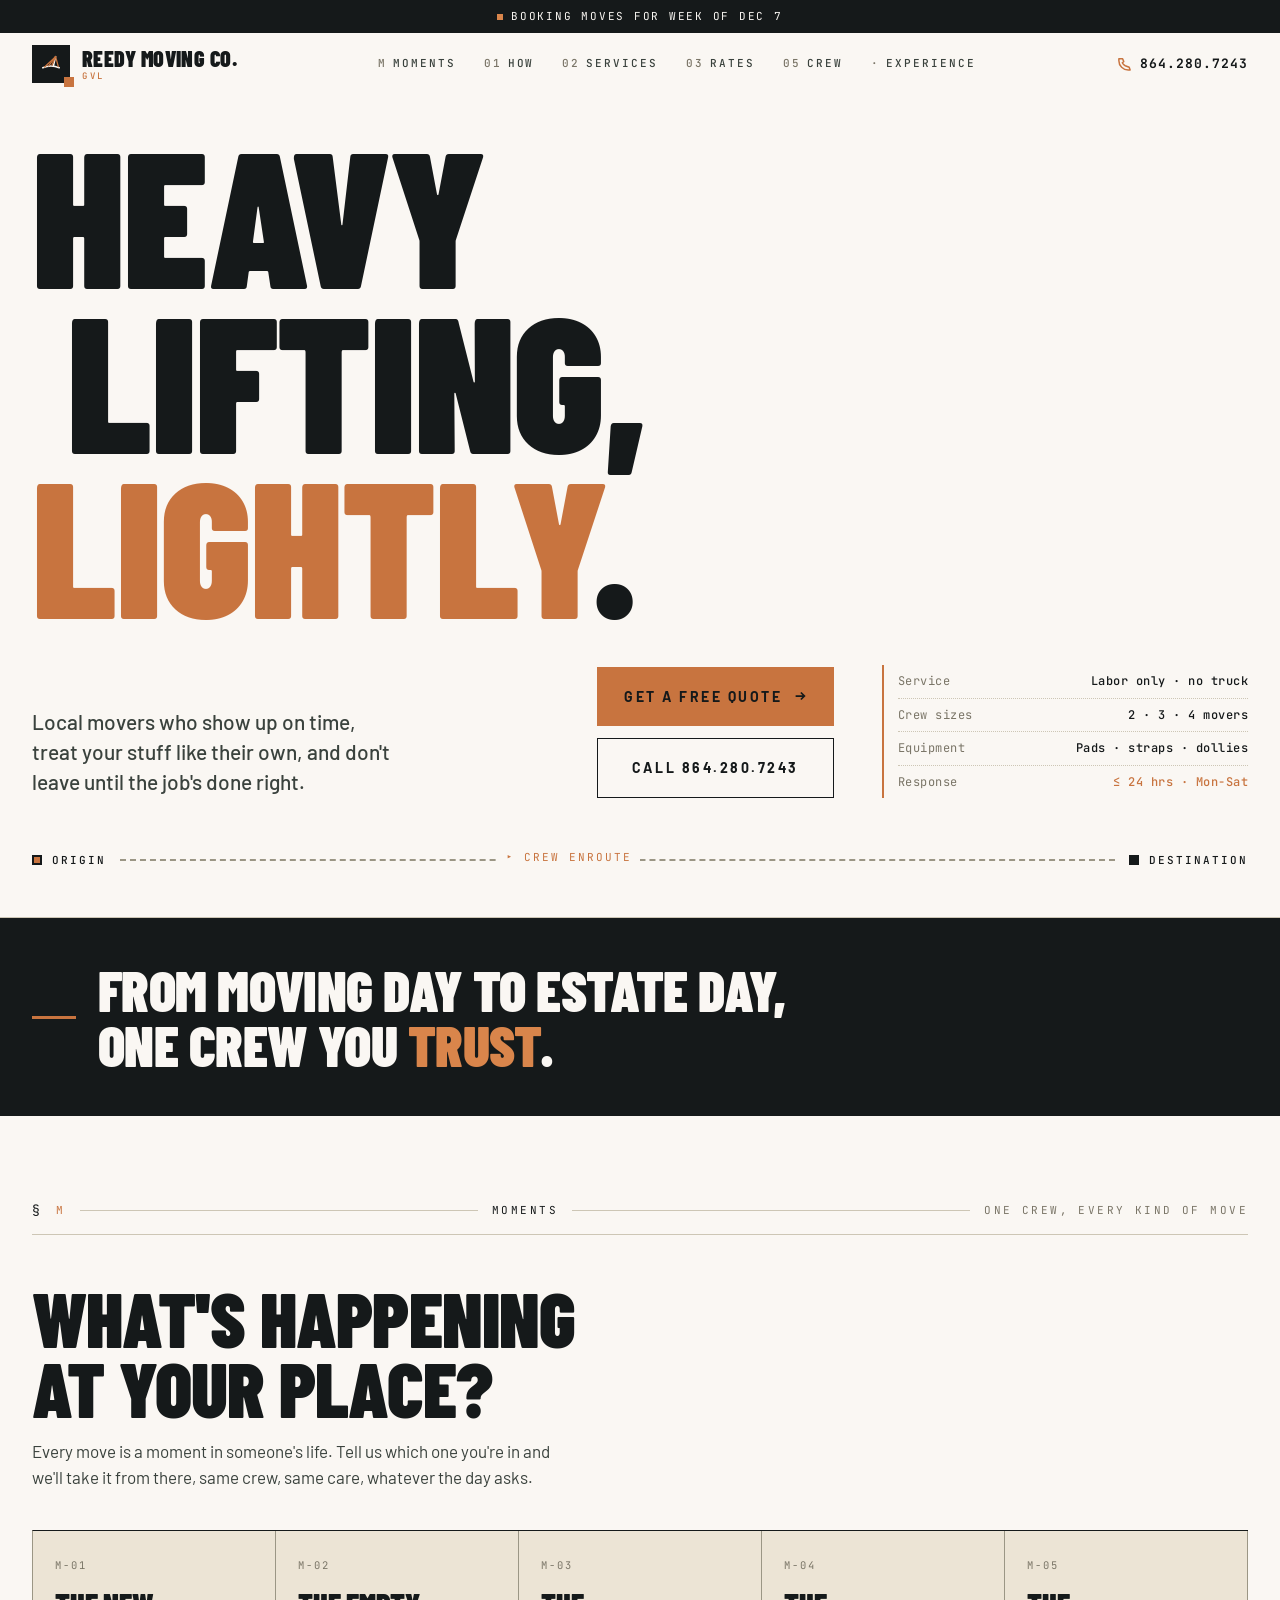
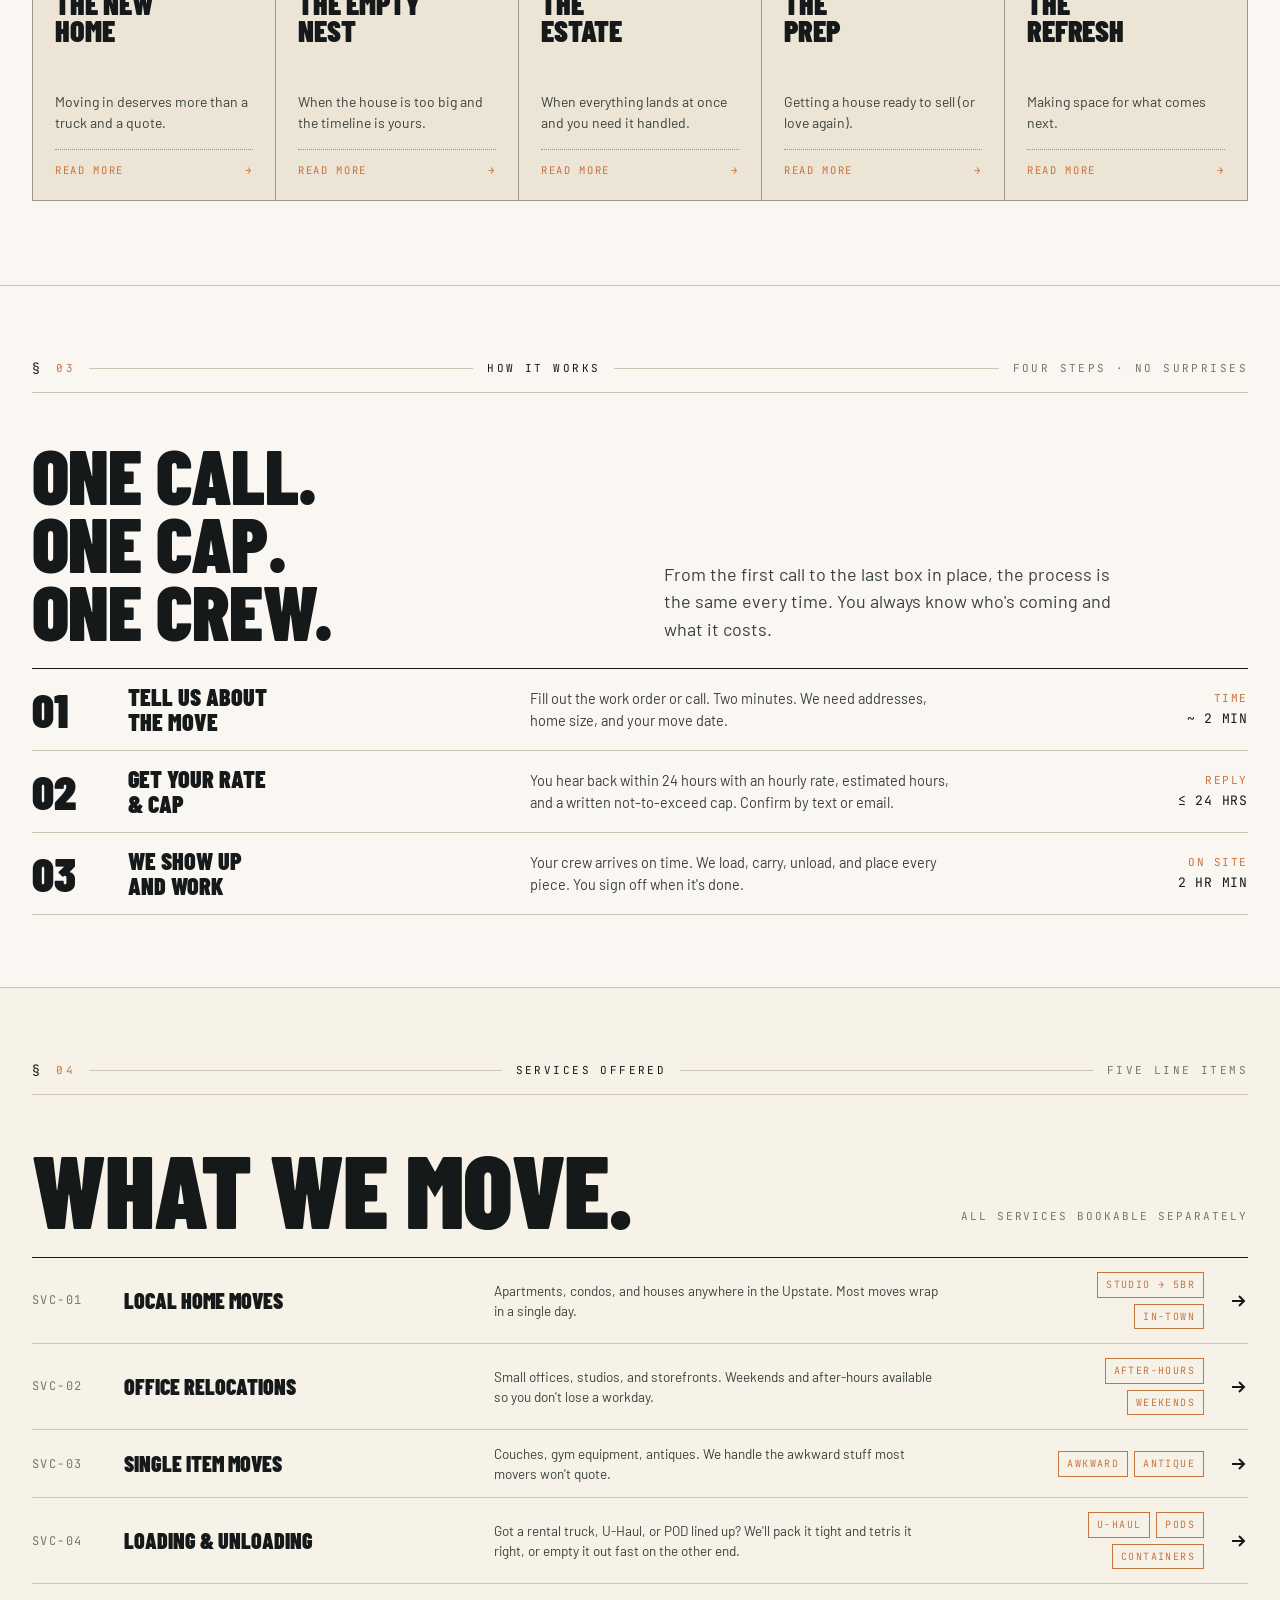
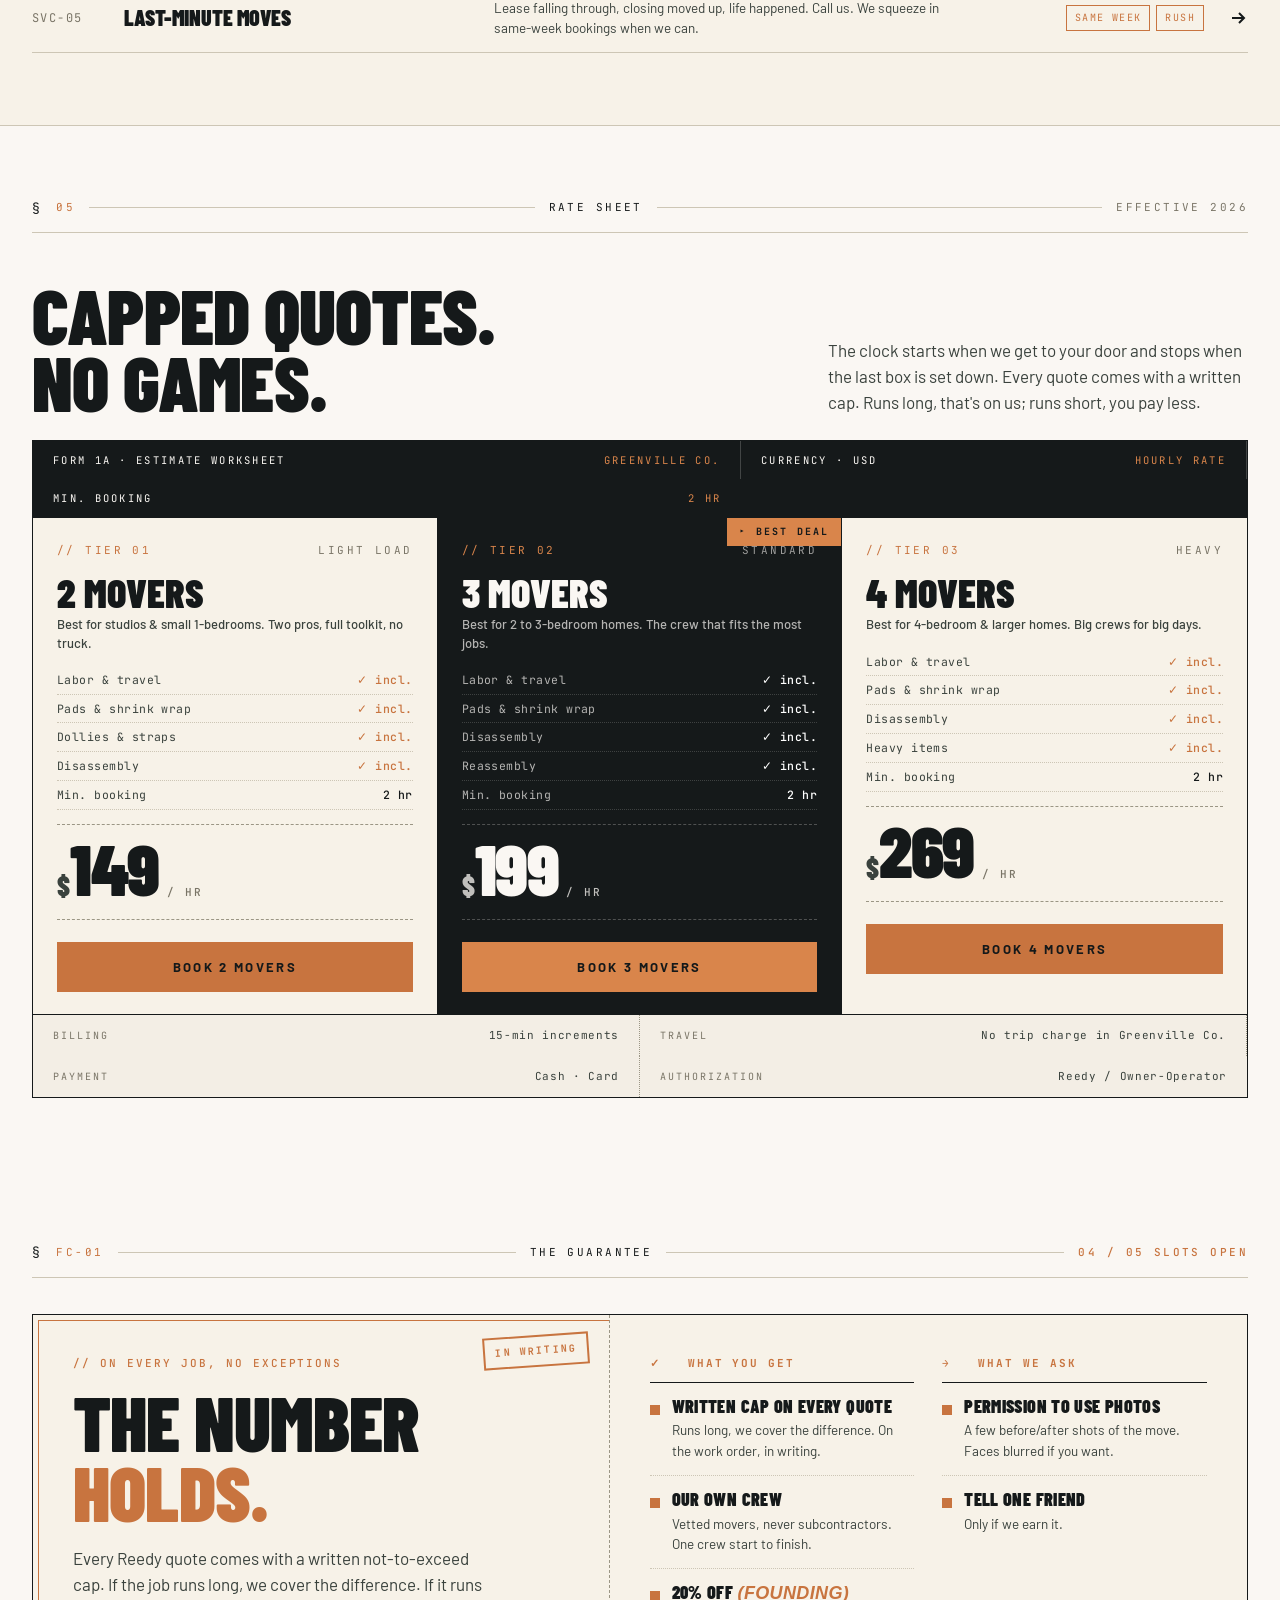
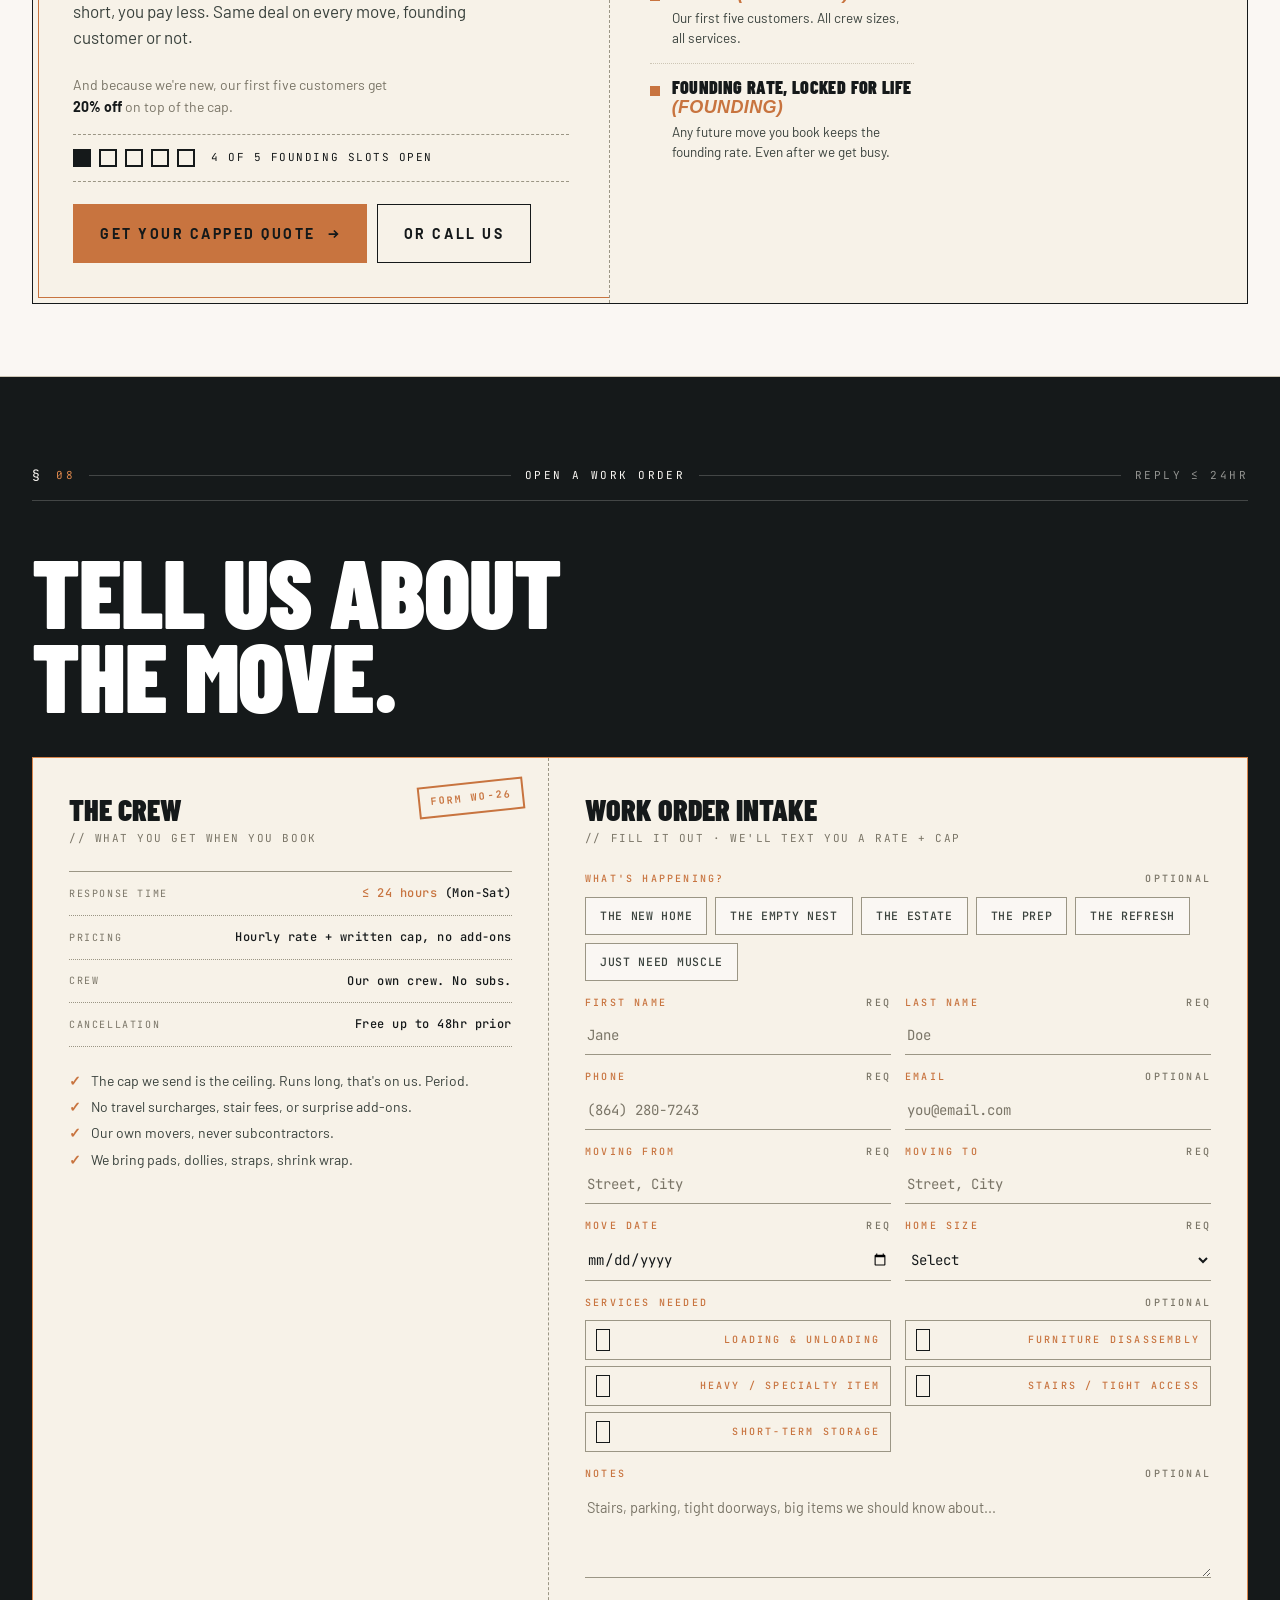
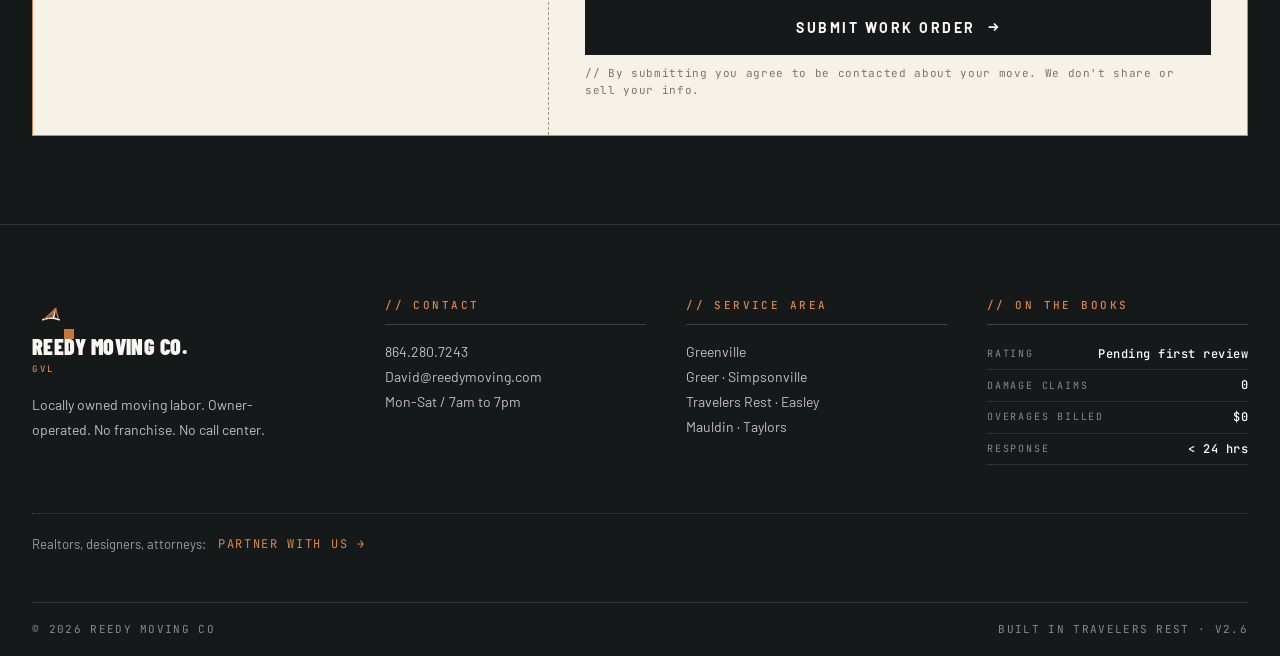
==== commit daec4364: "Copy: lead the close with the written-cap guarantee, demote 20% to a bonus Reframe the close section" ====
--- a/index.html
+++ b/index.html
@@ -896,16 +896,17 @@
       <span class="glyph">§</span>
       <span class="mono">FC-01</span>
       <span class="spacer"></span>
-      <span class="name">Founding Customer Offer</span>
+      <span class="name">The Guarantee</span>
       <span class="spacer"></span>
       <span class="right" id="foSlotMarker">04 / 05 slots open</span>
     </div>
     <div class="fo-card">
       <div class="fo-left">
-        <div class="fo-stamp">Form FC-26</div>
-        <div class="fo-eye">// Day One Deal &middot; expires when filled</div>
-        <h3 class="display fo-h">Our First Five<br><span class="accent">Get 20% Off.</span></h3>
-        <p class="fo-blurb">We're a new crew and somebody has to go first. So here's the deal, straight up. No conditions, no fine print.</p>
+        <div class="fo-stamp">In Writing</div>
+        <div class="fo-eye">// On every job, no exceptions</div>
+        <h3 class="display fo-h">The Number<br><span class="accent">Holds.</span></h3>
+        <p class="fo-blurb">Every Reedy quote comes with a written not-to-exceed cap. If the job runs long, we cover the difference. If it runs short, you pay less. Same deal on every move, founding customer or not.</p>
+        <p class="fo-blurb" style="font-size:14px;color:var(--muted);margin-bottom:16px">And because we're new, our first five customers get <b style="color:var(--ink)">20% off</b> on top of the cap.</p>
         <div class="fo-counter" id="foCounter">
           <span class="fo-dot filled"></span>
           <span class="fo-dot open"></span>
@@ -915,7 +916,7 @@
           <span class="fo-counter-lab" id="foSlotLabel">4 of 5 founding slots open</span>
         </div>
         <div class="fo-cta">
-          <a href="#quote" class="btn btn-primary btn-lg">Claim a Founding Slot
+          <a href="#quote" class="btn btn-primary btn-lg">Get Your Capped Quote
             <svg class="arrow" viewBox="0 0 16 16" fill="none" stroke="currentColor" stroke-width="2"><path d="M3 8 H13 M9 4 L13 8 L9 12"/></svg>
           </a>
           <a href="tel:8642807243" class="btn btn-ghost btn-lg">Or call us</a>
@@ -926,10 +927,10 @@
           <div class="fo-col">
             <div class="fo-col-h">✓ &nbsp; What You Get</div>
             <ul class="fo-list">
-              <li><b>20% off the hourly rate</b><span>All crew sizes. All services.</span></li>
-              <li><b>Founding rate, locked for life</b><span>Any future move you book with us keeps the founding rate. Even after we get busy.</span></li>
-              <li><b>Written cap on every quote</b><span>Job runs long, we cover the difference. On the work order, in writing.</span></li>
-              <li><b>Our own crew</b><span>Vetted movers, never subcontractors.</span></li>
+              <li><b>Written cap on every quote</b><span>Runs long, we cover the difference. On the work order, in writing.</span></li>
+              <li><b>Our own crew</b><span>Vetted movers, never subcontractors. One crew start to finish.</span></li>
+              <li><b>20% off <em>(founding)</em></b><span>Our first five customers. All crew sizes, all services.</span></li>
+              <li><b>Founding rate, locked for life <em>(founding)</em></b><span>Any future move you book keeps the founding rate. Even after we get busy.</span></li>
             </ul>
           </div>
           <div class="fo-col">
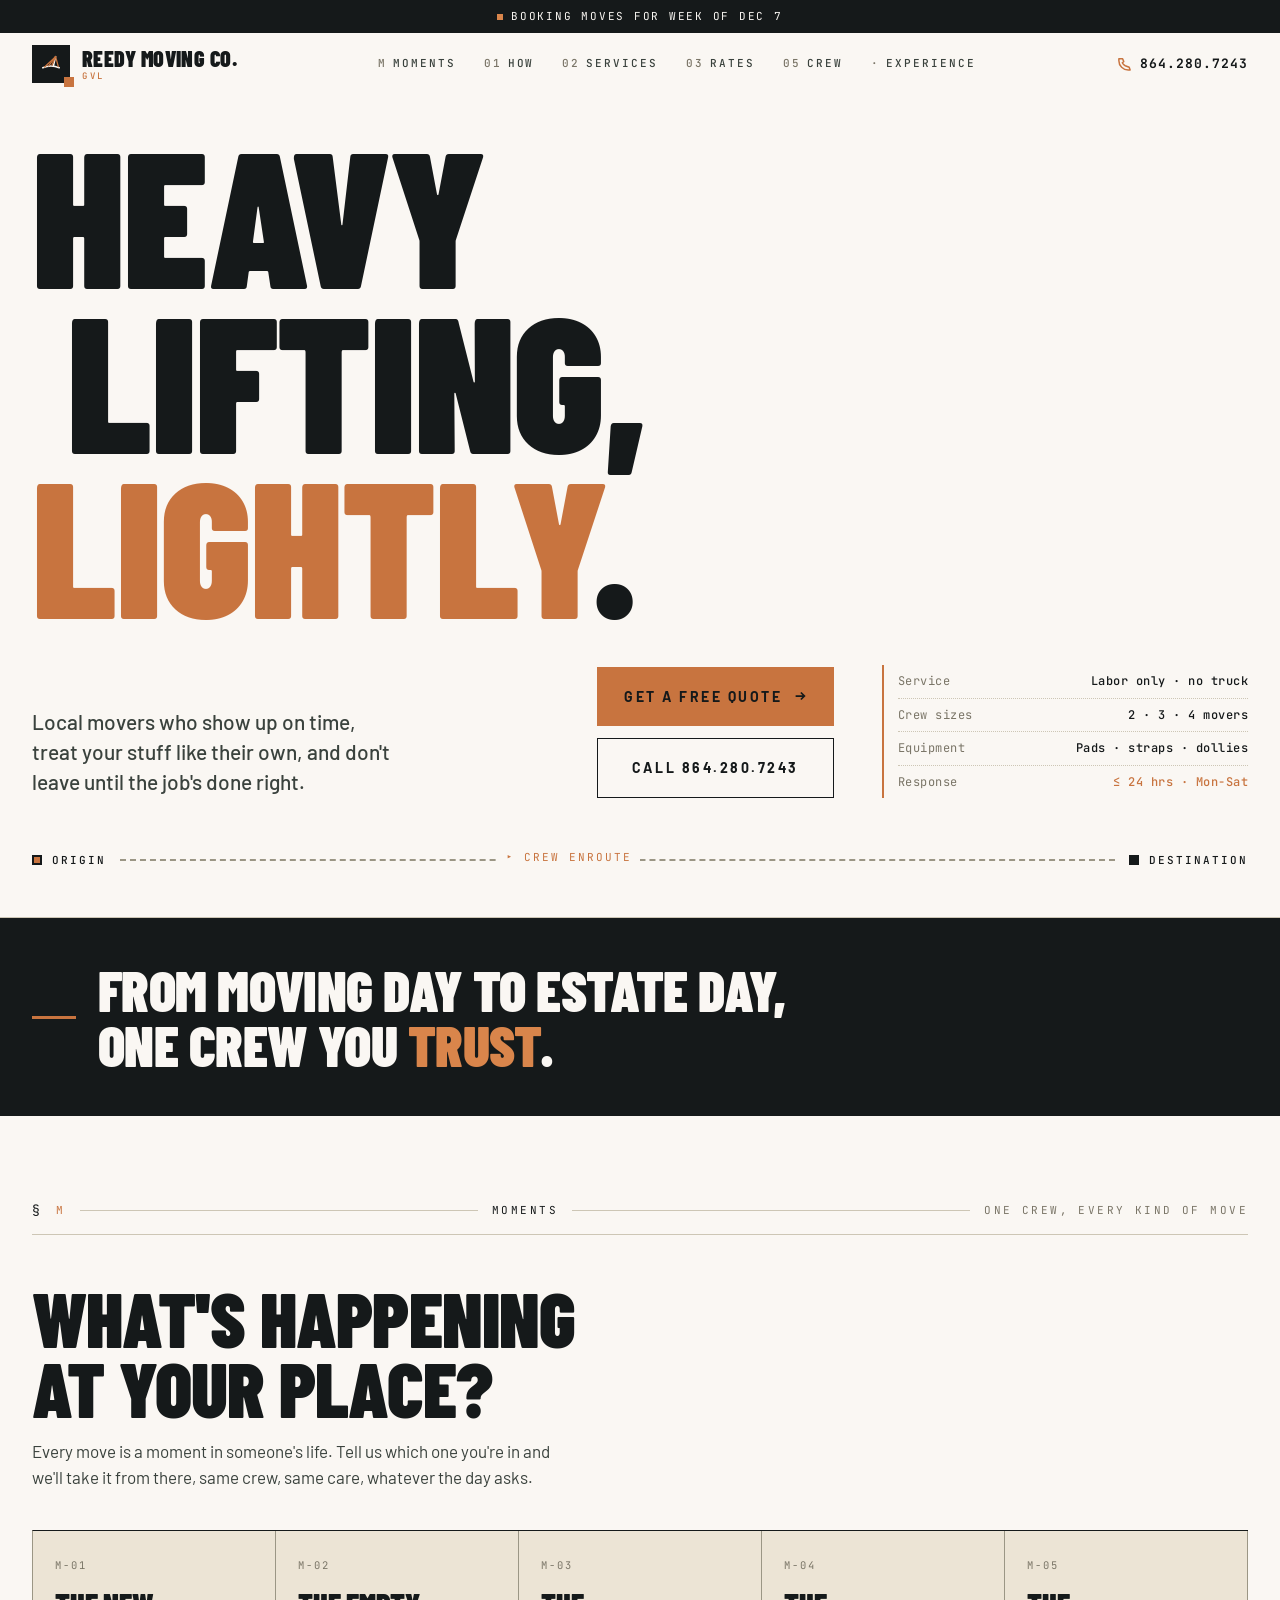
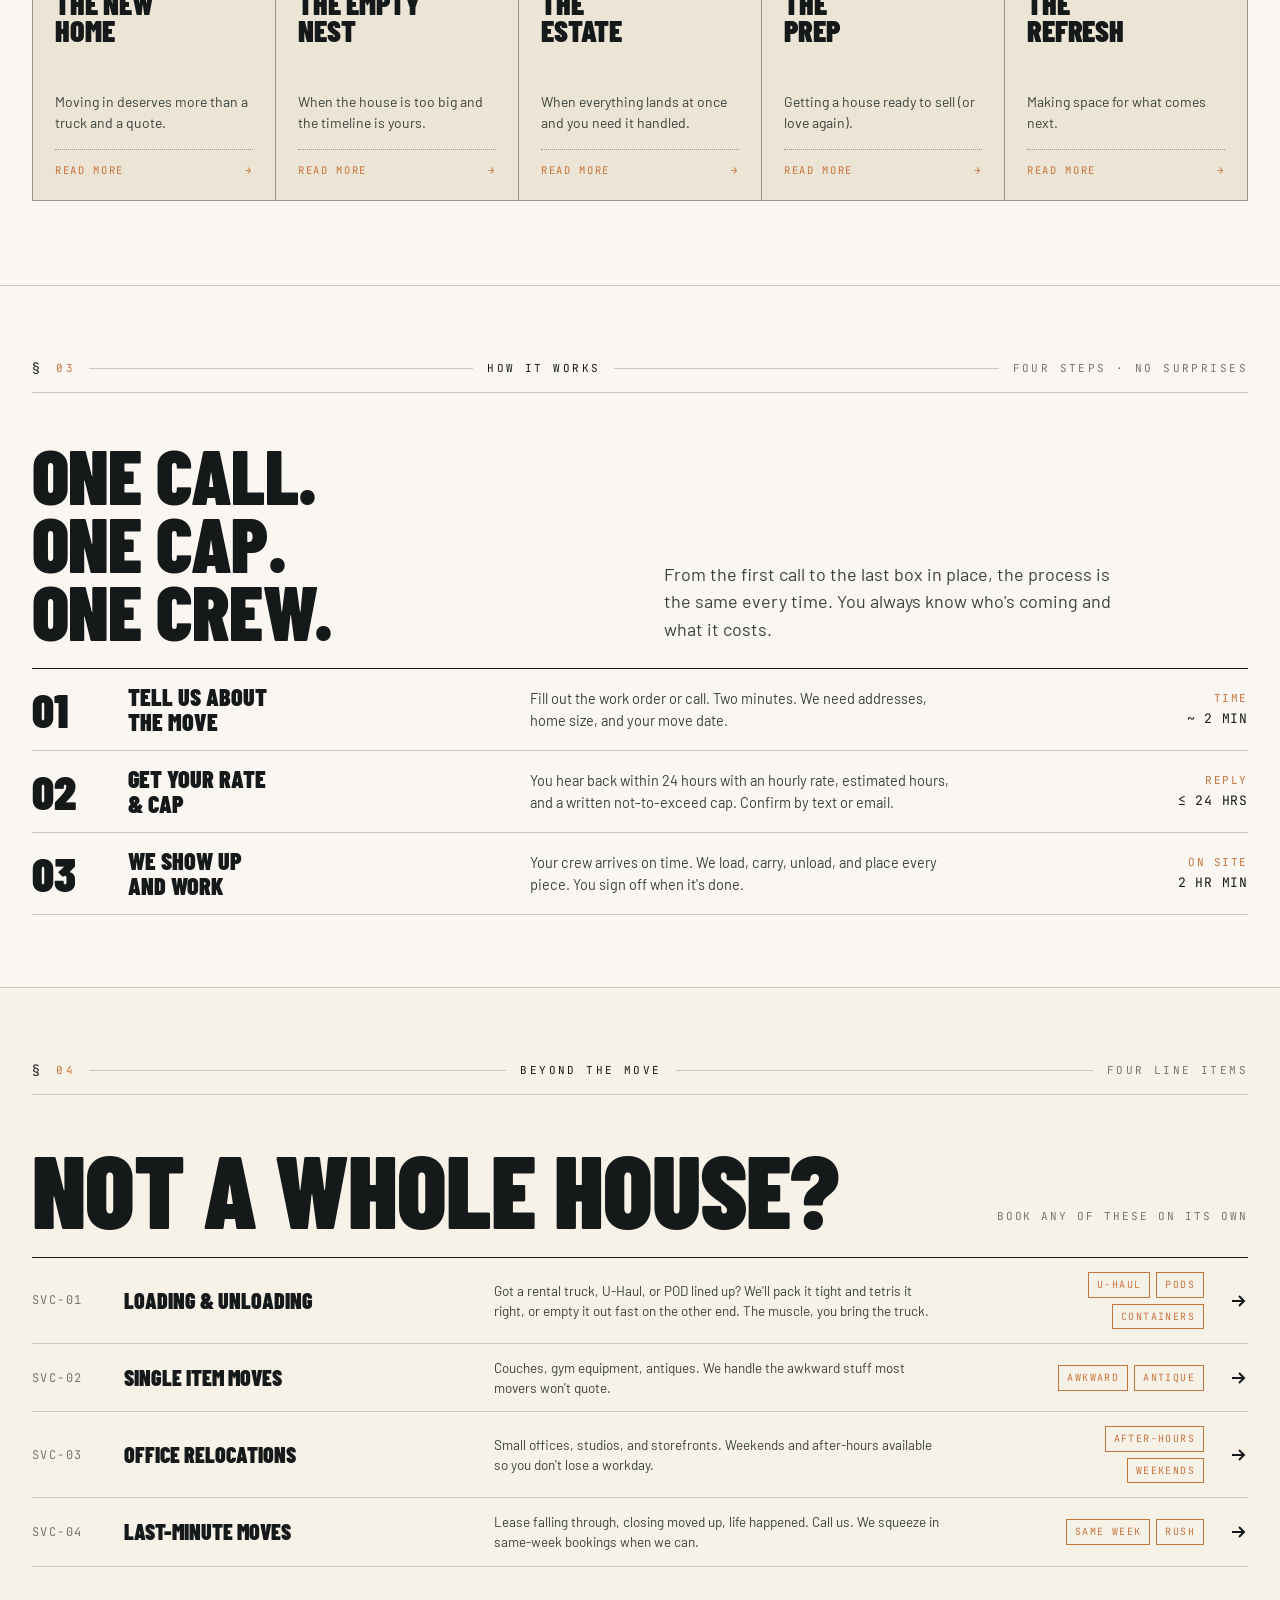
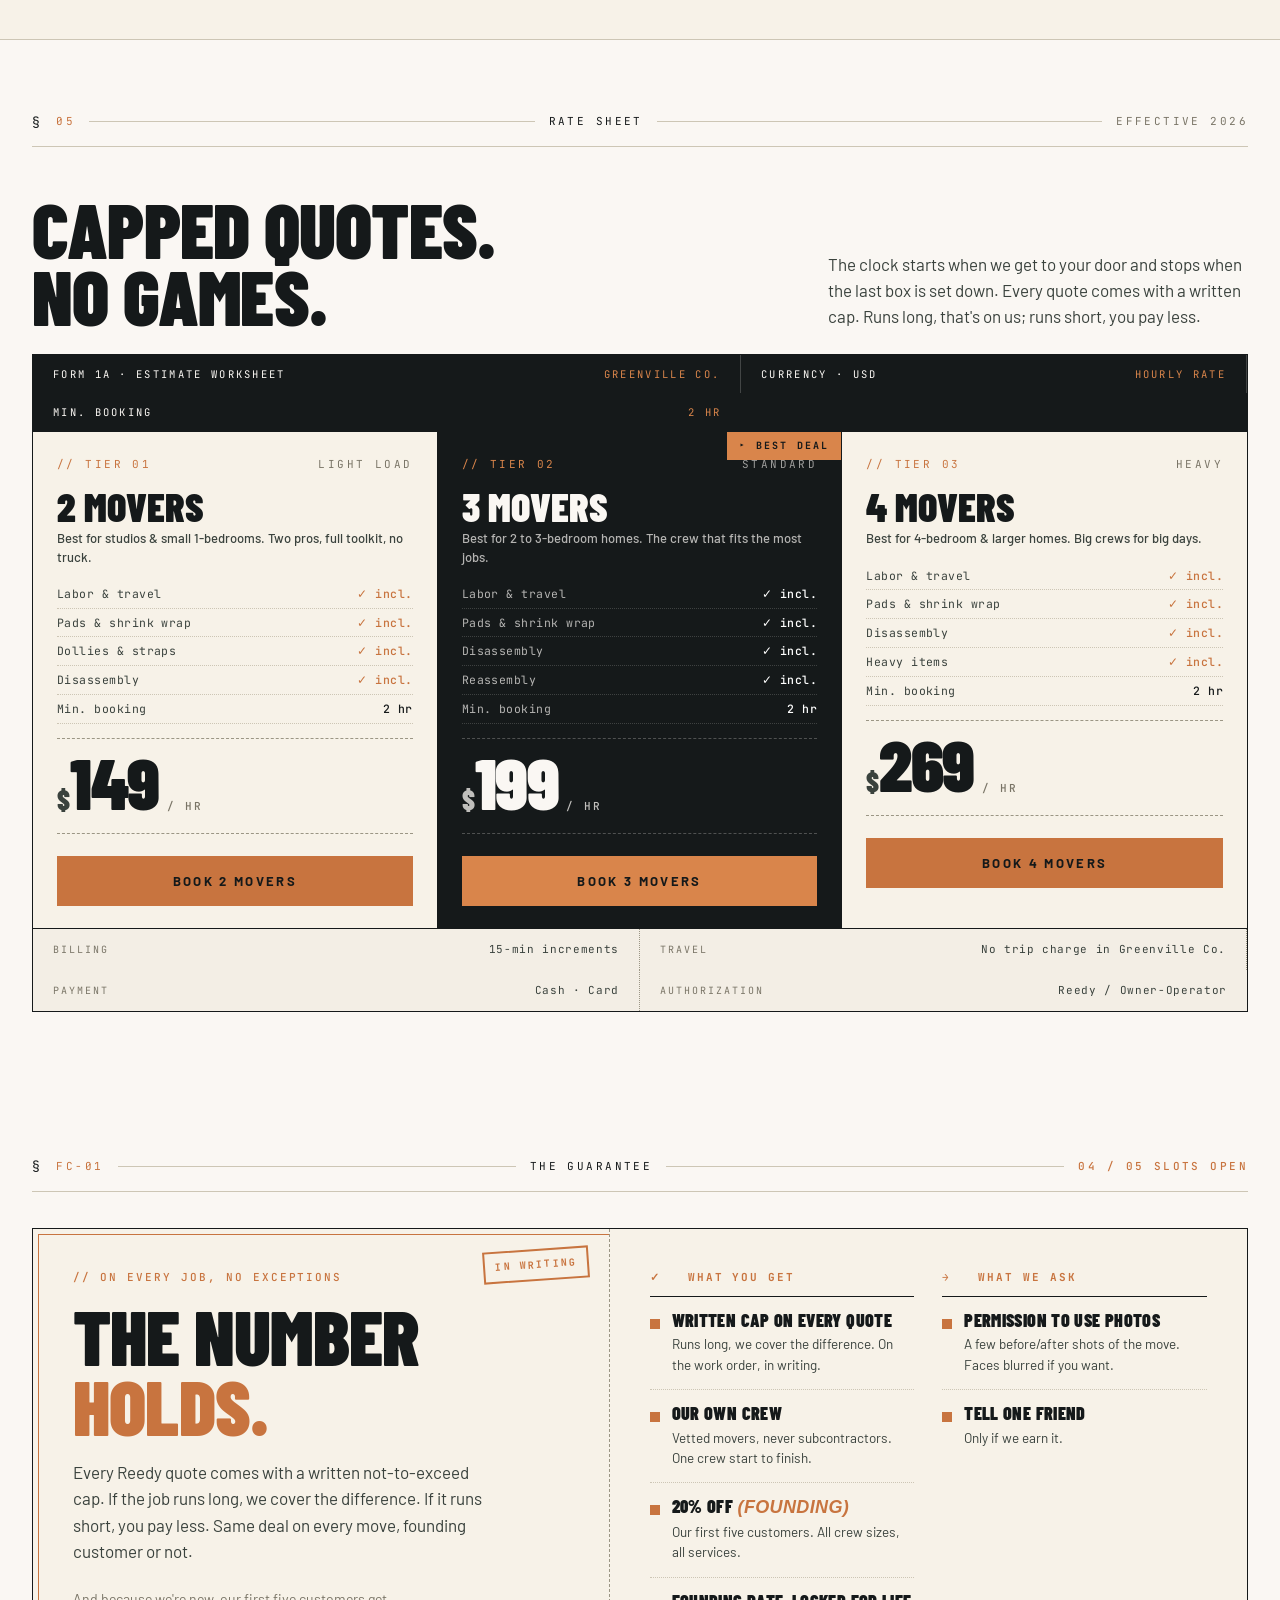
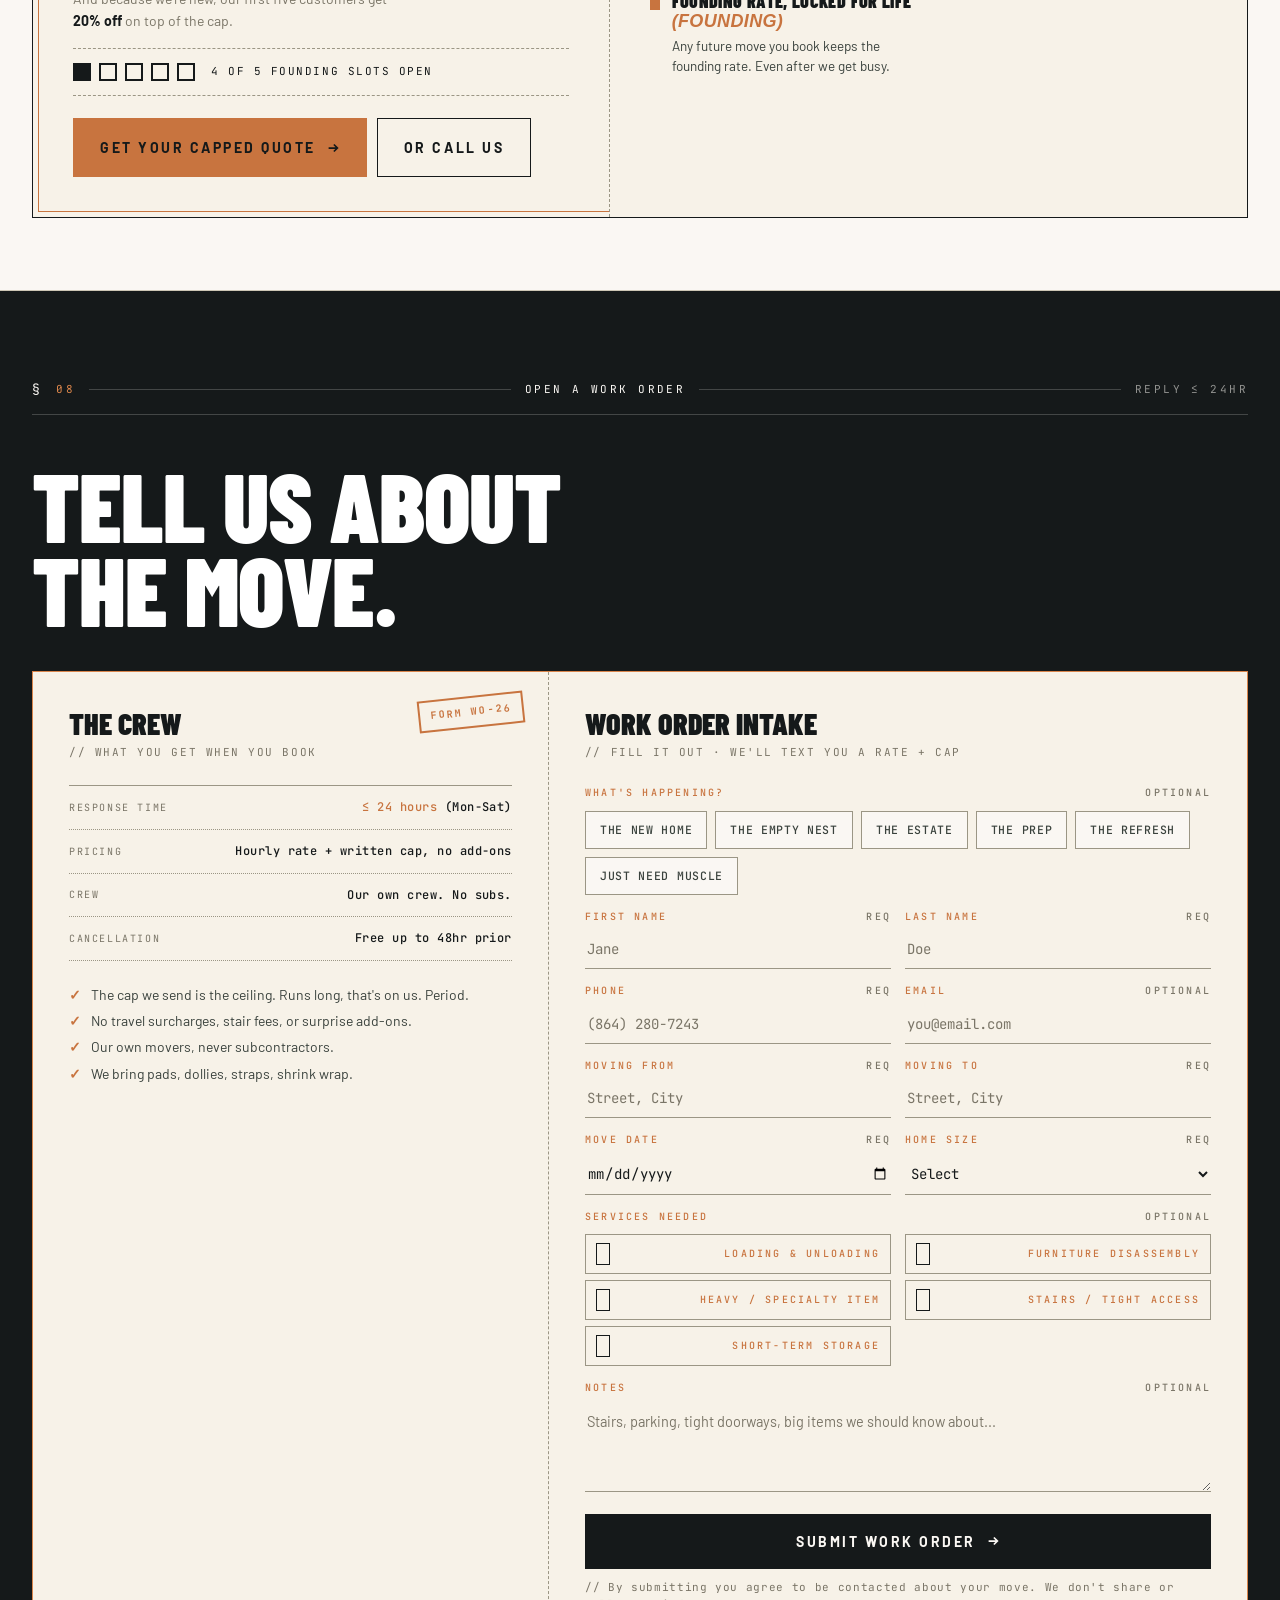
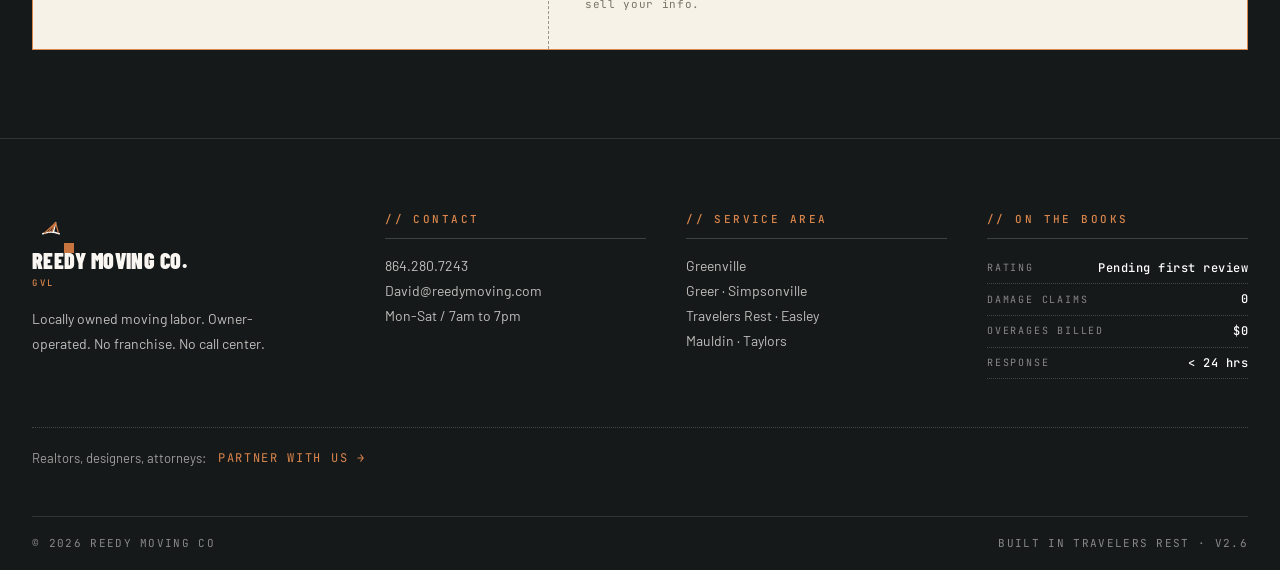
==== commit edf41c70: "Copy: reframe Services as the complement to Moments Moments own "your home move, by situation," so S" ====
--- a/index.html
+++ b/index.html
@@ -648,7 +648,7 @@
     <div class="hero-bottom">
       <p class="sub">Local movers who show up on time, treat your stuff like their own, and don't leave until the job's done right.</p>
       <div class="ctas">
-        <a href="#quote" class="btn btn-primary btn-lg">Get a Free Quote
+        <a href="#quote" class="btn btn-primary btn-lg" data-src="hero">Get a Free Quote
           <svg class="arrow" viewBox="0 0 16 16" fill="none" stroke="currentColor" stroke-width="2"><path d="M3 8 H13 M9 4 L13 8 L9 12"/></svg>
         </a>
         <a href="tel:8642807243" class="btn btn-ghost btn-lg">Call 864.280.7243</a>
@@ -744,45 +744,38 @@
       <span class="glyph">§</span>
       <span class="mono">04</span>
       <span class="spacer"></span>
-      <span class="name">Services Offered</span>
+      <span class="name">Beyond The Move</span>
       <span class="spacer"></span>
-      <span class="right">Five line items</span>
+      <span class="right">Four line items</span>
     </div>
     <div class="svc-head">
-      <h2 class="display">What We Move.</h2>
-      <p class="mono" style="font-size:11px;letter-spacing:.18em;text-transform:uppercase;color:var(--muted);align-self:end;padding-bottom:8px">All services bookable separately</p>
+      <h2 class="display">Not A Whole House?</h2>
+      <p class="mono" style="font-size:11px;letter-spacing:.18em;text-transform:uppercase;color:var(--muted);align-self:end;padding-bottom:8px">Book any of these on its own</p>
     </div>
     <div class="svc-list">
       <article class="svc-item">
         <div class="svc-code">SVC-01</div>
-        <div class="svc-name">Local Home Moves</div>
-        <p class="svc-desc">Apartments, condos, and houses anywhere in the Upstate. Most moves wrap in a single day.</p>
-        <div class="svc-tags"><span class="svc-tag">Studio → 5BR</span><span class="svc-tag">In-town</span></div>
+        <div class="svc-name">Loading &amp; Unloading</div>
+        <p class="svc-desc">Got a rental truck, U-Haul, or POD lined up? We'll pack it tight and tetris it right, or empty it out fast on the other end. The muscle, you bring the truck.</p>
+        <div class="svc-tags"><span class="svc-tag">U-Haul</span><span class="svc-tag">PODS</span><span class="svc-tag">Containers</span></div>
         <div class="svc-arrow"><svg width="20" height="20" viewBox="0 0 20 20" fill="none" stroke="currentColor" stroke-width="2"><path d="M4 10 H16 M11 5 L16 10 L11 15"/></svg></div>
       </article>
       <article class="svc-item">
         <div class="svc-code">SVC-02</div>
+        <div class="svc-name">Single Item Moves</div>
+        <p class="svc-desc">Couches, gym equipment, antiques. We handle the awkward stuff most movers won't quote.</p>
+        <div class="svc-tags"><span class="svc-tag">Awkward</span><span class="svc-tag">Antique</span></div>
+        <div class="svc-arrow"><svg width="20" height="20" viewBox="0 0 20 20" fill="none" stroke="currentColor" stroke-width="2"><path d="M4 10 H16 M11 5 L16 10 L11 15"/></svg></div>
+      </article>
+      <article class="svc-item">
+        <div class="svc-code">SVC-03</div>
         <div class="svc-name">Office Relocations</div>
         <p class="svc-desc">Small offices, studios, and storefronts. Weekends and after-hours available so you don't lose a workday.</p>
         <div class="svc-tags"><span class="svc-tag">After-hours</span><span class="svc-tag">Weekends</span></div>
         <div class="svc-arrow"><svg width="20" height="20" viewBox="0 0 20 20" fill="none" stroke="currentColor" stroke-width="2"><path d="M4 10 H16 M11 5 L16 10 L11 15"/></svg></div>
       </article>
       <article class="svc-item">
-        <div class="svc-code">SVC-03</div>
-        <div class="svc-name">Single Item Moves</div>
-        <p class="svc-desc">Couches, gym equipment, antiques. We handle the awkward stuff most movers won't quote.</p>
-        <div class="svc-tags"><span class="svc-tag">Awkward</span><span class="svc-tag">Antique</span></div>
-        <div class="svc-arrow"><svg width="20" height="20" viewBox="0 0 20 20" fill="none" stroke="currentColor" stroke-width="2"><path d="M4 10 H16 M11 5 L16 10 L11 15"/></svg></div>
-      </article>
-      <article class="svc-item">
         <div class="svc-code">SVC-04</div>
-        <div class="svc-name">Loading &amp; Unloading</div>
-        <p class="svc-desc">Got a rental truck, U-Haul, or POD lined up? We'll pack it tight and tetris it right, or empty it out fast on the other end.</p>
-        <div class="svc-tags"><span class="svc-tag">U-Haul</span><span class="svc-tag">PODS</span><span class="svc-tag">Containers</span></div>
-        <div class="svc-arrow"><svg width="20" height="20" viewBox="0 0 20 20" fill="none" stroke="currentColor" stroke-width="2"><path d="M4 10 H16 M11 5 L16 10 L11 15"/></svg></div>
-      </article>
-      <article class="svc-item">
-        <div class="svc-code">SVC-05</div>
         <div class="svc-name">Last-Minute Moves</div>
         <p class="svc-desc">Lease falling through, closing moved up, life happened. Call us. We squeeze in same-week bookings when we can.</p>
         <div class="svc-tags"><span class="svc-tag">Same week</span><span class="svc-tag">Rush</span></div>
@@ -826,7 +819,7 @@
             <li><span class="k">Min. booking</span><span class="v">2 hr</span></li>
           </ul>
           <div class="rate"><span class="currency">$</span><span class="amount">149</span><span class="per">/ hr</span></div>
-          <a href="#quote" class="btn btn-primary btn-block">Book 2 Movers</a>
+          <a href="#quote" class="btn btn-primary btn-block" data-src="pricing">Book 2 Movers</a>
         </article>
         <article class="tier feature">
           <div class="ribbon">▸ Best Deal</div>
@@ -840,7 +833,7 @@
             <li><span class="k">Min. booking</span><span class="v">2 hr</span></li>
           </ul>
           <div class="rate"><span class="currency">$</span><span class="amount">199</span><span class="per">/ hr</span></div>
-          <a href="#quote" class="btn btn-primary btn-block">Book 3 Movers</a>
+          <a href="#quote" class="btn btn-primary btn-block" data-src="pricing">Book 3 Movers</a>
         </article>
         <article class="tier">
           <div class="tag"><span class="id">// TIER 03</span><span>Heavy</span></div>
@@ -853,7 +846,7 @@
             <li><span class="k">Min. booking</span><span class="v">2 hr</span></li>
           </ul>
           <div class="rate"><span class="currency">$</span><span class="amount">269</span><span class="per">/ hr</span></div>
-          <a href="#quote" class="btn btn-primary btn-block">Book 4 Movers</a>
+          <a href="#quote" class="btn btn-primary btn-block" data-src="pricing">Book 4 Movers</a>
         </article>
       </div>
       <div class="estimate-foot">
@@ -916,7 +909,7 @@
           <span class="fo-counter-lab" id="foSlotLabel">4 of 5 founding slots open</span>
         </div>
         <div class="fo-cta">
-          <a href="#quote" class="btn btn-primary btn-lg">Get Your Capped Quote
+          <a href="#quote" class="btn btn-primary btn-lg" data-src="founding-offer">Get Your Capped Quote
             <svg class="arrow" viewBox="0 0 16 16" fill="none" stroke="currentColor" stroke-width="2"><path d="M3 8 H13 M9 4 L13 8 L9 12"/></svg>
           </a>
           <a href="tel:8642807243" class="btn btn-ghost btn-lg">Or call us</a>
@@ -1114,7 +1107,7 @@
     <svg viewBox="0 0 16 16" fill="none" stroke="currentColor" stroke-width="1.8" stroke-linecap="round" stroke-linejoin="round"><path d="M3 3h3l1.2 3-1.6 1.2a8 8 0 0 0 3.2 3.2L13 12l1 3v0h-2A10 10 0 0 1 2 5V3z"/></svg>
     Call
   </a>
-  <a href="#quote" class="m-quote">
+  <a href="#quote" class="m-quote" data-src="mobile-bar">
     Get a Free Quote
     <svg viewBox="0 0 16 16" fill="none" stroke="currentColor" stroke-width="2"><path d="M3 8 H13 M9 4 L13 8 L9 12"/></svg>
   </a>
@@ -1160,6 +1153,17 @@
     const param = new URLSearchParams(location.search).get('moment');
     if(param) selectMoment(param);
     document.querySelectorAll('#momentOpts input').forEach(r => r.addEventListener('change', () => { if(notes && NOTE_HINT[r.value]) notes.setAttribute('placeholder', NOTE_HINT[r.value]); }));
+  })();
+
+  /* ---- Lead-source attribution ---- */
+  let leadSource = '';
+  (() => {
+    const p = new URLSearchParams(location.search);
+    if (p.get('offer')) leadSource = 'offer:' + p.get('offer');
+    else if (p.get('moment')) leadSource = 'moment-page';
+    document.querySelectorAll('a[href*="#quote"]').forEach(a => {
+      a.addEventListener('click', () => { if (a.dataset.src) leadSource = a.dataset.src; });
+    });
   })();
 
   const form = document.getElementById('quoteForm');
@@ -1184,7 +1188,9 @@
       home_size: document.getElementById('size').value,
       services: services.join(', '),
       notes: document.getElementById('notes').value.trim(),
-      moment: (document.querySelector('#momentOpts input:checked') || {}).value || ''
+      moment: (document.querySelector('#momentOpts input:checked') || {}).value || '',
+      source: leadSource || 'direct',
+      referrer: document.referrer || ''
     };
     if (btn) btn.disabled = true;
     try {
